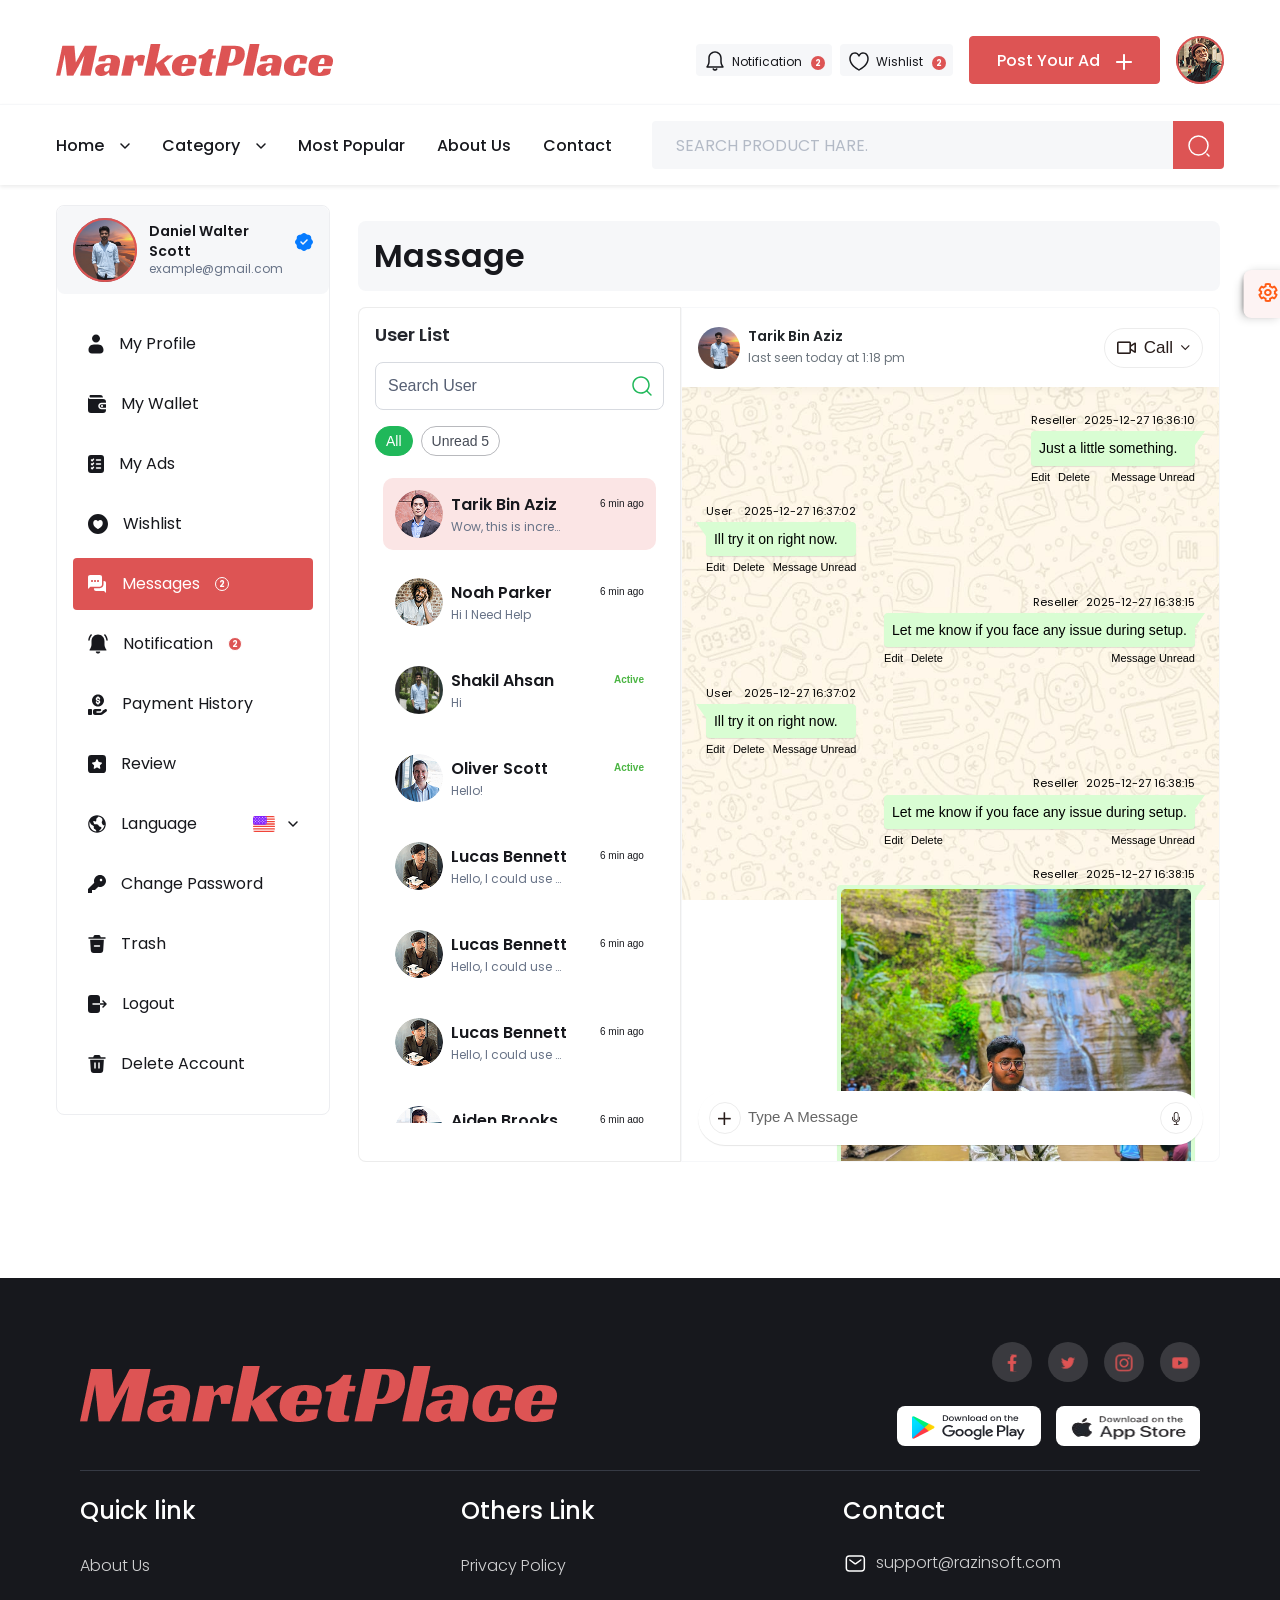
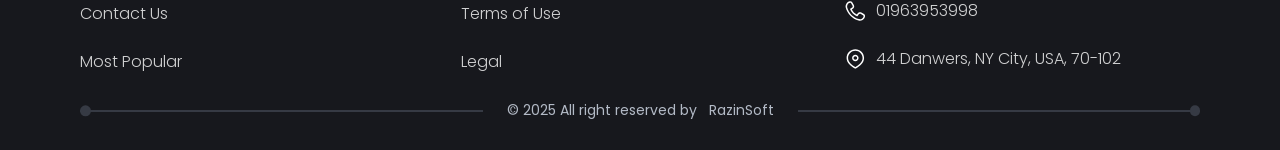
==== profile.html @ 4aa07f81 "first commit" ====
<!DOCTYPE html>
<html lang="en" style="scroll-behavior: smooth;overscroll-behavior: none;">

<head>
    <meta charset="UTF-8">
    <meta name="viewport" content="width=device-width, initial-scale=1.0">
    <title>My-Profile</title>
    <link rel="stylesheet" href="assets/css/bootstrap.min.css">
    <link rel="stylesheet" href="assets/css/magnific-popup.css">
    <link rel="stylesheet" href="assets/css/spacing.css">
    <link rel="stylesheet" href="assets/css/fontawesome-pro.css">
    <link rel="stylesheet" href="assets/css/swiper-bundle.min.css">
    <link rel="stylesheet" href="assets/css/flatpickr.min.css">
    <link rel="stylesheet" href="assets/css/message.css">
    <link rel="stylesheet" href="assets/css/animate.min.css">
    <link rel="stylesheet" href="assets/css/style.css">
    <!-- Place favicon.ico in the root directory -->
    <link rel="shortcut icon" type="image/x-icon" href="assets/img/logo/favicon.png">
</head>


<body class="rs-magic-cursor">

    <!-- Template rtl start -->
    <div class="rs-template-settings">
        <div class="rs-template-settings-top">
            <div class="rs-template-settings-icon">
                <i class="far fa-cog"></i>
            </div>
            <h3 class="rs-template-settings-title">
                Template Settings
            </h3>
            <div class="rs-template-settings-button mb-10 d-flex align-items-center justify-content-between">
                <button class="active"><i class="far fa-moon"></i>Dark</button>
                <button><i class="far fa-sun"></i>Light</button>
            </div>
            <div
                class="rs-template-settings-button rs-template-settings-button-rtl d-flex align-items-center justify-content-between">
                <button>Rtl</button>
                <button class="active">Ltr</button>
            </div>
        </div>
    </div>
    <!-- Template rtl end -->

    <div id="smooth">
        <div id="smooth">
            <header>
                <div class="rs-header-area">
                    <div class="container">
                        <div class="rs-header-top">
                            <div class="row align-items-center">
                                <div class="col-xl-4 col-lg-4 col-md-3 col-9">
                                    <div class="rs-header-logo">
                                        <a href="index.html">
                                            <img src="assets/img/logo/header-logo.png" alt="">
                                        </a>
                                    </div>
                                </div>
                                <div class="col-xl-8 col-lg-8 col-md-9 col-3">
                                    <div class="rs-header-top-right d-flex align-items-center justify-content-end">
                                        <a href="javascript:void(0)"
                                            class="rs-header-notification d-flex align-items-center d-none d-md-block">
                                            <i class="rs-header-notification-icon">
                                                <img src="assets/img/icon/bell.svg" alt="">
                                            </i>
                                            <span>Notification</span>
                                            <cite>
                                                2
                                            </cite>
                                        </a>
                                        <a href="javascript:void(0)"
                                            class="rs-header-heart d-flex align-items-center d-none d-md-block">
                                            <i class="rs-header-heart-icon">
                                                <img src="assets/img/icon/heart.svg" alt="">
                                            </i>
                                            <span>Wishlist</span>
                                            <cite>
                                                2
                                            </cite>
                                        </a>
                                        <a href="post-ad.html"
                                            class="rs-header-btn rs-btn d-flex align-items-center d-none d-md-block">
                                            Post Your Ad
                                            <svg xmlns="http://www.w3.org/2000/svg" width="16" height="16"
                                                viewBox="0 0 16 16" fill="none">
                                                <path
                                                    d="M15 7H9V1C9 0.448 8.552 0 8 0C7.448 0 7 0.448 7 1V7H1C0.448 7 0 7.448 0 8C0 8.552 0.448 9 1 9H7V15C7 15.552 7.448 16 8 16C8.552 16 9 15.552 9 15V9H15C15.552 9 16 8.552 16 8C16 7.448 15.552 7 15 7Z"
                                                    fill="currentColor" />
                                            </svg>
                                        </a>
                                        <div class="rs-header-abtar tp-header-author p-relative">
                                            <img src="assets/img/abter/header-abtar.png" alt="">
                                            <div class="tp-header-author-thumb-more p-absolute">
                                                <a href="sign-in.html">
                                                    <i class="fal fa-sign-in"></i>
                                                    Sign In
                                                </a>
                                                <a href="profile.html">
                                                    <i class="fal fa-user-alt"></i>
                                                    Profile
                                                </a>
                                                <a href="#">
                                                    <i class="fal fa-user-plus"></i>
                                                    Add acount
                                                </a>
                                                <a href="javascript:void(0)">
                                                    <i class="fal fa-sign-in"></i>
                                                    Login
                                                </a>
                                                <a href="javascript:void(0)">
                                                    <i class="fal fa-sign-in"></i>
                                                    User Login
                                                </a>
                                                <a href="javascript:void(0)">
                                                    <i class="fal fa-sign-out"></i>
                                                    Logout
                                                </a>
                                            </div>
                                        </div>
                                    </div>
                                </div>
                            </div>
                        </div>
                    </div>
                    <div class="rs-header-bottom">
                        <div class="container">
                            <div class="row align-items-center">
                                <div class="col-xl-6 col-lg-7 col-md-12">
                                    <div class="rs-header-main-menu d-none d-lg-block">
                                        <nav class="tp-mobile-menu-active">
                                            <ul>
                                                <li>
                                                    <a href="index.html">Home
                                                        <svg xmlns="http://www.w3.org/2000/svg" width="10" height="6"
                                                            viewBox="0 0 10 6" fill="currentColor">
                                                            <path
                                                                d="M5.00002 5.75076C4.80802 5.75076 4.61599 5.67778 4.46999 5.53079L0.469994 1.53079C0.176994 1.23779 0.176994 0.76275 0.469994 0.46975C0.762994 0.17675 1.23803 0.17675 1.53103 0.46975L5.001 3.93972L8.47097 0.46975C8.76397 0.17675 9.23901 0.17675 9.53201 0.46975C9.82501 0.76275 9.82501 1.23779 9.53201 1.53079L5.53201 5.53079C5.38401 5.67778 5.19202 5.75076 5.00002 5.75076Z"
                                                                fill="currentColor" />
                                                        </svg>
                                                    </a>
                                                    <div class="tp-megamenu-wrapper-2">
                                                        <div class="row gx-0">
                                                            <div class="tp-megamenu-list tp-megamenu-list-2">
                                                                <ul class="rs-home-menu">
                                                                    <li><a href="index.html">Home</a></li>
                                                                    <li><a href="profile.html">My Profile</a></li>
                                                                    <li><a href="seler-profile.html">Seler-Profile</a>
                                                                    </li>
                                                                    <li><a href="post-ad.html">Post-Ad</a></li>
                                                                    <li><a href="about.html">Our-About</a></li>
                                                                    <li><a
                                                                            href="product-details.html">Product-Details</a>
                                                                    </li>
                                                                    <li><a href="product-list.html">Product-List</a>
                                                                    </li>

                                                                    <li><a
                                                                            href="my-product-details.html">My-Product-Details</a>
                                                                    </li>
                                                                    <li><a href="about.html">Our-About</a></li>
                                                                    <li><a href="contact.html">Contact</a></li>
                                                                    <li><a href="log-in.html">Login</a></li>
                                                                    <li><a href="sign-up.html">Sign-Up</a></li>
                                                                </ul>
                                                            </div>
                                                        </div>
                                                    </div>
                                                </li>
                                                <li>
                                                    <a href="javascript:void(0)">Category
                                                        <svg xmlns="http://www.w3.org/2000/svg" width="10" height="6"
                                                            viewBox="0 0 10 6" fill="currentColor">
                                                            <path
                                                                d="M5.00002 5.75076C4.80802 5.75076 4.61599 5.67778 4.46999 5.53079L0.469994 1.53079C0.176994 1.23779 0.176994 0.76275 0.469994 0.46975C0.762994 0.17675 1.23803 0.17675 1.53103 0.46975L5.001 3.93972L8.47097 0.46975C8.76397 0.17675 9.23901 0.17675 9.53201 0.46975C9.82501 0.76275 9.82501 1.23779 9.53201 1.53079L5.53201 5.53079C5.38401 5.67778 5.19202 5.75076 5.00002 5.75076Z"
                                                                fill="currentColor" />
                                                        </svg>
                                                    </a>
                                                    <div class="tp-megamenu-wrapper ">
                                                        <div class="row gx-0">
                                                            <div class="tp-megamenu-list">
                                                                <ul>
                                                                    <li class="has-dropdown p-relative"><a
                                                                            href="javascript:void(0)"><img
                                                                                src="assets/img/cat/cat-04.png" alt="">
                                                                            Modern Agency</a>
                                                                        <ul class="sub-dropdown p-absolute">
                                                                            <li><a href="javascript:void(0)"><img
                                                                                        src="assets/img/cat/cat-04.png"
                                                                                        alt=""> Modern Agency</a></li>
                                                                            <li><a href="javascript:void(0)"><img
                                                                                        src="assets/img/cat/cat-04.png"
                                                                                        alt=""> Design Studio</a></li>
                                                                            <li><a href="javascript:void(0)"><img
                                                                                        src="assets/img/cat/cat-04.png"
                                                                                        alt=""> Digital Marketing</a>
                                                                            </li>
                                                                            <li><a href="javascript:void(0)"><img
                                                                                        src="assets/img/cat/cat-04.png"
                                                                                        alt=""> Creative Studio</a></li>
                                                                        </ul>
                                                                    </li>
                                                                    <li><a href="javascript:void(0)"><img
                                                                                src="assets/img/cat/cat-04.png" alt="">
                                                                            Design Studio</a></li>
                                                                    <li><a href="javascript:void(0)"><img
                                                                                src="assets/img/cat/cat-04.png" alt="">
                                                                            Digital Marketing</a></li>
                                                                    <li><a href="javascript:void(0)"><img
                                                                                src="assets/img/cat/cat-04.png" alt="">
                                                                            Creative Studio</a></li>
                                                                    <li><a href="javascript:void(0)"><img
                                                                                src="assets/img/cat/cat-04.png" alt="">
                                                                            Design Agency</a></li>
                                                                    <li><a href="javascript:void(0)"><img
                                                                                src="assets/img/cat/cat-04.png" alt="">
                                                                            Creative Agency</a></li>
                                                                    <li><a href="javascript:void(0)"><img
                                                                                src="assets/img/cat/cat-04.png" alt="">
                                                                            Architecture Hub</a></li>
                                                                    <li><a href="javascript:void(0)"><img
                                                                                src="assets/img/cat/cat-04.png" alt="">
                                                                            AI Image Generator</a></li>
                                                                    <li><a href="javascript:void(0)"><img
                                                                                src="assets/img/cat/cat-04.png" alt="">
                                                                            Modern Agency</a></li>
                                                                    <li><a href="javascript:void(0)"><img
                                                                                src="assets/img/cat/cat-04.png" alt="">
                                                                            Design Studio</a></li>
                                                                    <li><a href="javascript:void(0)"><img
                                                                                src="assets/img/cat/cat-04.png" alt="">
                                                                            Digital Marketing</a></li>
                                                                    <li><a href="javascript:void(0)"><img
                                                                                src="assets/img/cat/cat-04.png" alt="">
                                                                            Creative Studio</a></li>
                                                                    <li><a href="javascript:void(0)"><img
                                                                                src="assets/img/cat/cat-04.png" alt="">
                                                                            Design Agency</a></li>
                                                                    <li><a href="javascript:void(0)"><img
                                                                                src="assets/img/cat/cat-04.png" alt="">
                                                                            Creative Agency</a></li>
                                                                    <li><a href="javascript:void(0)"><img
                                                                                src="assets/img/cat/cat-04.png" alt="">
                                                                            Architecture Hub</a></li>
                                                                    <li><a href="javascript:void(0)"><img
                                                                                src="assets/img/cat/cat-04.png" alt="">
                                                                            AI Image Generator</a></li>
                                                                    <li><a href="javascript:void(0)"><img
                                                                                src="assets/img/cat/cat-04.png" alt="">
                                                                            Modern Agency</a></li>
                                                                    <li><a href="javascript:void(0)"><img
                                                                                src="assets/img/cat/cat-04.png" alt="">
                                                                            Design Studio</a></li>
                                                                    <li><a href="javascript:void(0)"><img
                                                                                src="assets/img/cat/cat-04.png" alt="">
                                                                            Digital Marketing</a></li>
                                                                    <li><a href="javascript:void(0)"><img
                                                                                src="assets/img/cat/cat-04.png" alt="">
                                                                            Creative Studio</a></li>
                                                                    <li><a href="javascript:void(0)"><img
                                                                                src="assets/img/cat/cat-04.png" alt="">
                                                                            Design Agency</a></li>
                                                                    <li><a href="javascript:void(0)"><img
                                                                                src="assets/img/cat/cat-04.png" alt="">
                                                                            Creative Agency</a></li>
                                                                    <li><a href="javascript:void(0)"><img
                                                                                src="assets/img/cat/cat-04.png" alt="">
                                                                            Architecture Hub</a></li>
                                                                    <li><a href="javascript:void(0)"><img
                                                                                src="assets/img/cat/cat-04.png" alt="">
                                                                            AI Image Generator</a></li>
                                                                    <li><a href="javascript:void(0)"><img
                                                                                src="assets/img/cat/cat-04.png" alt="">
                                                                            Modern Agency</a></li>
                                                                    <li><a href="javascript:void(0)"><img
                                                                                src="assets/img/cat/cat-04.png" alt="">
                                                                            Design Studio</a></li>
                                                                    <li><a href="javascript:void(0)"><img
                                                                                src="assets/img/cat/cat-04.png" alt="">
                                                                            Digital Marketing</a></li>
                                                                    <li><a href="javascript:void(0)"><img
                                                                                src="assets/img/cat/cat-04.png" alt="">
                                                                            Creative Studio</a></li>
                                                                    <li><a href="javascript:void(0)"><img
                                                                                src="assets/img/cat/cat-04.png" alt="">
                                                                            Design Agency</a></li>
                                                                    <li><a href="javascript:void(0)"><img
                                                                                src="assets/img/cat/cat-04.png" alt="">
                                                                            Creative Agency</a></li>
                                                                    <li><a href="javascript:void(0)"><img
                                                                                src="assets/img/cat/cat-04.png" alt="">
                                                                            Architecture Hub</a></li>
                                                                    <li><a href="javascript:void(0)"><img
                                                                                src="assets/img/cat/cat-04.png" alt="">
                                                                            AI Image Generator</a></li>
                                                                </ul>
                                                            </div>

                                                        </div>
                                                    </div>
                                                </li>
                                                <li><a href="javascript:void(0)">Most Popular</a></li>
                                                <li><a href="about.html">About Us</a></li>
                                                <li><a href="contact.html">Contact</a></li>
                                            </ul>
                                        </nav>
                                    </div>
                                </div>
                                <div class="col-xl-6 col-lg-5 col-md-12">
                                    <div class="rs-header-form">
                                        <form action="#">
                                            <input type="text" placeholder="Search Product Hare.">
                                            <a href="javascript:void(0)">
                                                <svg xmlns="http://www.w3.org/2000/svg" width="24" height="24"
                                                    viewBox="0 0 24 24" fill="none">
                                                    <path
                                                        d="M11.5 21C16.7467 21 21 16.7467 21 11.5C21 6.25329 16.7467 2 11.5 2C6.25329 2 2 6.25329 2 11.5C2 16.7467 6.25329 21 11.5 21Z"
                                                        stroke="white" stroke-width="1.5" stroke-linecap="round"
                                                        stroke-linejoin="round" />
                                                    <path d="M22 22L20 20" stroke="white" stroke-width="1.5"
                                                        stroke-linecap="round" stroke-linejoin="round" />
                                                </svg>
                                            </a>
                                        </form>
                                        <div class="rs-offcanvas-btn">
                                            <button class="d-lg-none d-md-block">
                                                <svg xmlns="http://www.w3.org/2000/svg" width="20" height="20"
                                                    viewBox="0 0 20 20" fill="none">
                                                    <path
                                                        d="M2.94801 5.07455C1.84307 5.08612 0.938738 4.19953 0.927183 3.09559C0.915628 1.99165 1.8012 1.08634 2.90614 1.07477C4.01108 1.0632 4.91541 1.94979 4.92696 3.05373C4.93852 4.15767 4.05295 5.06299 2.94801 5.07455ZM11.9266 2.98046C11.915 1.87652 11.0107 0.989939 9.90576 1.0015C8.80082 1.01307 7.91524 1.91839 7.9268 3.02233C7.93835 4.12627 8.84268 5.01285 9.94762 5.00129C11.0526 4.98972 11.9381 4.0844 11.9266 2.98046ZM18.9262 2.9072C18.9146 1.80326 18.0103 0.916674 16.9054 0.928239C15.8004 0.939805 14.9149 1.84512 14.9264 2.94906C14.938 4.053 15.8423 4.93959 16.9472 4.92802C18.0522 4.91645 18.9378 4.01114 18.9262 2.9072ZM5.00023 10.0533C4.98867 8.9494 4.08435 8.06282 2.97941 8.07439C1.87447 8.08595 0.988893 8.99127 1.00045 10.0952C1.012 11.1991 1.91633 12.0857 3.02127 12.0742C4.12621 12.0626 5.01178 11.1573 5.00023 10.0533ZM11.9998 9.98008C11.9883 8.87614 11.084 7.98956 9.97902 8.00112C8.87408 8.01269 7.98851 8.91801 8.00006 10.0219C8.01162 11.1259 8.91595 12.0125 10.0209 12.0009C11.1258 11.9893 12.0114 11.084 11.9998 9.98008ZM18.9995 9.90681C18.9879 8.80287 18.0836 7.91629 16.9786 7.92786C15.8737 7.93942 14.9881 8.84474 14.9997 9.94868C15.0112 11.0526 15.9156 11.9392 17.0205 11.9276C18.1254 11.9161 19.011 11.0108 18.9995 9.90681ZM5.07349 17.053C5.06194 15.949 4.15761 15.0624 3.05267 15.074C1.94773 15.0856 1.06216 15.9909 1.07371 17.0948C1.08527 18.1988 1.9896 19.0853 3.09454 19.0738C4.19948 19.0622 5.08505 18.1569 5.07349 17.053ZM12.0731 16.9797C12.0616 15.8758 11.1572 14.9892 10.0523 15.0007C8.94735 15.0123 8.06178 15.9176 8.07333 17.0216C8.08489 18.1255 8.98921 19.0121 10.0942 19.0005C11.1991 18.989 12.0847 18.0836 12.0731 16.9797ZM19.0727 16.9064C19.0612 15.8025 18.1568 14.9159 17.0519 14.9275C15.947 14.939 15.0614 15.8444 15.0729 16.9483C15.0845 18.0522 15.9888 18.9388 17.0938 18.9273C18.1987 18.9157 19.0843 18.0104 19.0727 16.9064Z"
                                                        fill="#DD5454" />
                                                </svg>
                                            </button>
                                        </div>
                                    </div>
                                </div>
                            </div>
                        </div>
                    </div>
                </div>
            </header>
            <!-- header end -->
            <main>
                <!-- profile area start -->
                <section class="rs-profile-area mt-20">
                    <div class="container">
                        <div class="row">
                            <!-- profile side-bar start -->
                            <div class="col-xl-3 d-none d-xl-block">
                                <div class="rs-profile-side-bar">
                                    <div class="rs-profile-side-bar-head d-flex align-items-center br-8"
                                        data-bg-color="#F6F7F9">
                                        <div class="rs-profile-side-bar-profile-img mr-12">
                                            <a href="javascript:void(0)"
                                                class="rs-profile-img-add rs-profile-img-add-2">
                                                <img class="br-100" src="assets/img/abter/profile-img.png" alt="">
                                            </a>
                                        </div>
                                        <div class="rs-profile-user-info mr-6 d-flex flex-column">
                                            <a href="javascript:void(0)" class="rs-profile-user-name">
                                                Daniel Walter Scott
                                            </a>
                                            <a href="mailto:example@gmail.com" class="rs-profile-user-email">
                                                example@gmail.com
                                            </a>
                                        </div>
                                        <div class="rs-profile-user-icon">
                                            <svg xmlns="http://www.w3.org/2000/svg" width="18" height="18"
                                                viewBox="0 0 18 18" fill="none">
                                                <path fill-rule="evenodd" clip-rule="evenodd"
                                                    d="M17.1221 6.87926L16.6812 6.43825C16.4002 6.15725 16.2421 5.77524 16.2421 5.37724V4.75624C16.2421 3.10024 14.9002 1.75825 13.2442 1.75825H12.6232C12.2252 1.75825 11.8442 1.60026 11.5622 1.31926L11.1212 0.87825C9.95017 -0.29275 8.05218 -0.29275 6.88118 0.87825L6.44014 1.31926C6.15914 1.60026 5.77723 1.75825 5.37923 1.75825H4.75826C3.10225 1.75825 1.76021 3.10024 1.76021 4.75624V5.37724C1.76021 5.77524 1.60224 6.15625 1.32124 6.43825L0.880203 6.87926C-0.290797 8.05026 -0.290797 9.94825 0.880203 11.1192L1.32124 11.5603C1.60224 11.8413 1.76021 12.2233 1.76021 12.6213V13.2423C1.76021 14.8983 3.10225 16.2402 4.75826 16.2402H5.37923C5.77723 16.2402 6.15814 16.3982 6.44014 16.6792L6.88118 17.1203C8.05218 18.2913 9.95017 18.2913 11.1212 17.1203L11.5622 16.6792C11.8432 16.3982 12.2252 16.2402 12.6232 16.2402H13.2442C14.9002 16.2402 16.2421 14.8983 16.2421 13.2423V12.6213C16.2421 12.2233 16.4002 11.8423 16.6812 11.5603L17.1221 11.1192C18.2931 9.94825 18.2931 8.05026 17.1221 6.87926ZM12.5302 7.52925L8.53023 11.5293C8.38423 11.6753 8.1922 11.7493 8.0002 11.7493C7.8082 11.7493 7.61617 11.6763 7.47017 11.5293L5.47017 9.52925C5.17717 9.23625 5.17717 8.76125 5.47017 8.46825C5.76317 8.17525 6.2382 8.17525 6.5312 8.46825L8.00117 9.93825L11.4711 6.46825C11.7641 6.17525 12.2392 6.17525 12.5322 6.46825C12.8232 6.76125 12.8232 7.23725 12.5302 7.52925Z"
                                                    fill="#067BFF" />
                                            </svg>
                                        </div>

                                    </div>
                                    <div class="rs-profile-side-bar-body p-16 pt-8">
                                        <div class="rs-profile-side-bar-list">
                                            <ul>
                                                <li class="rs-profile-side-bar-list-items" data-target="my-Profile">
                                                    <a href="javascript:void(0)"
                                                        class="d-flex align-items-center gap-15">
                                                        <svg xmlns="http://www.w3.org/2000/svg" width="16" height="20"
                                                            viewBox="0 0 16 20" fill="none">
                                                            <path
                                                                d="M4.00903 4.5C4.00903 2.294 5.80303 0.5 8.00903 0.5C10.215 0.5 12.009 2.294 12.009 4.5C12.009 6.706 10.215 8.5 8.00903 8.5C5.80303 8.5 4.00903 6.706 4.00903 4.5ZM10 10.5H6C1.94 10.5 0.5 13.473 0.5 16.019C0.5 18.296 1.71105 19.5 4.00305 19.5H11.9969C14.2889 19.5 15.5 18.296 15.5 16.019C15.5 13.473 14.06 10.5 10 10.5Z"
                                                                fill="currentColor" />
                                                        </svg>
                                                        My Profile
                                                    </a>
                                                </li>
                                                <li class="rs-profile-side-bar-list-items" data-target="my-wallet">
                                                    <a href="javascript:void(0)"
                                                        class="d-flex align-items-center gap-15">
                                                        <svg xmlns="http://www.w3.org/2000/svg" width="18" height="18"
                                                            viewBox="0 0 18 18" fill="none">
                                                            <path
                                                                d="M10.25 11C10.25 12.79 11.71 14.25 13.5 14.25H18V15C18 17 17 18 15 18H3C1 18 0 17 0 15V2C0 3.1 0.9 4 2 4H15C17 4 18 5 18 7V7.75H13.5C11.71 7.75 10.25 9.21 10.25 11ZM13.5 9.25C12.54 9.25 11.75 10.04 11.75 11C11.75 11.96 12.54 12.75 13.5 12.75H18V9.25H13.5ZM14.02 12C13.47 12 13.01 11.55 13.01 11C13.01 10.45 13.46 10 14.01 10H14.02C14.57 10 15.02 10.45 15.02 11C15.02 11.55 14.57 12 14.02 12ZM12 0H2.75C2.06 0 1.5 0.56 1.5 1.25C1.5 1.94 2.06 2.5 2.75 2.5H14.97C14.82 0.83 13.83 0 12 0Z"
                                                                fill="currentColor" />
                                                        </svg>
                                                        My Wallet
                                                    </a>
                                                </li>
                                                <li class="rs-profile-side-bar-list-items" data-target="my-ads">
                                                    <a href="javascript:void(0)"
                                                        class="d-flex align-items-center gap-15">
                                                        <svg xmlns="http://www.w3.org/2000/svg" width="16" height="18"
                                                            viewBox="0 0 16 18" fill="none">
                                                            <path
                                                                d="M13 0H3C1 0 0 1 0 3V15C0 17 1 18 3 18H13C15 18 16 17 16 15V3C16 1 15 0 13 0ZM6.03003 12.864L4.69702 14.197C4.55102 14.343 4.35899 14.417 4.16699 14.417C3.97599 14.417 3.78296 14.344 3.63696 14.198L2.96997 13.531C2.67697 13.238 2.67697 12.763 2.96997 12.47C3.26197 12.178 3.73701 12.177 4.03101 12.47L4.16797 12.607L4.97095 11.804C5.26395 11.511 5.73898 11.511 6.03198 11.804C6.32498 12.097 6.32303 12.571 6.03003 12.864ZM6.03003 8.86401L4.69702 10.197C4.55102 10.343 4.35899 10.417 4.16699 10.417C3.97599 10.417 3.78296 10.344 3.63696 10.198L2.96997 9.53101C2.67697 9.23801 2.67697 8.76297 2.96997 8.46997C3.26197 8.17797 3.73701 8.17697 4.03101 8.46997L4.16797 8.60699L4.97095 7.80402C5.26395 7.51102 5.73898 7.51102 6.03198 7.80402C6.32498 8.09702 6.32303 8.57101 6.03003 8.86401ZM6.03003 4.86401L4.69702 6.19702C4.55102 6.34302 4.35899 6.41699 4.16699 6.41699C3.97599 6.41699 3.78296 6.344 3.63696 6.198L2.96997 5.53101C2.67697 5.23801 2.67697 4.76297 2.96997 4.46997C3.26197 4.17797 3.73701 4.17697 4.03101 4.46997L4.16797 4.60699L4.97095 3.80402C5.26395 3.51102 5.73898 3.51102 6.03198 3.80402C6.32498 4.09702 6.32303 4.57101 6.03003 4.86401ZM12.5 13.75H8.5C8.086 13.75 7.75 13.414 7.75 13C7.75 12.586 8.086 12.25 8.5 12.25H12.5C12.914 12.25 13.25 12.586 13.25 13C13.25 13.414 12.914 13.75 12.5 13.75ZM12.5 9.75H8.5C8.086 9.75 7.75 9.414 7.75 9C7.75 8.586 8.086 8.25 8.5 8.25H12.5C12.914 8.25 13.25 8.586 13.25 9C13.25 9.414 12.914 9.75 12.5 9.75ZM12.5 5.75H8.5C8.086 5.75 7.75 5.414 7.75 5C7.75 4.586 8.086 4.25 8.5 4.25H12.5C12.914 4.25 13.25 4.586 13.25 5C13.25 5.414 12.914 5.75 12.5 5.75Z"
                                                                fill="currentColor" />
                                                        </svg>
                                                        My Ads
                                                    </a>
                                                </li>
                                                <li class="rs-profile-side-bar-list-items" data-target="wishlist">
                                                    <a href="javascript:void(0)"
                                                        class="d-flex align-items-center gap-15">
                                                        <svg xmlns="http://www.w3.org/2000/svg" width="20" height="20"
                                                            viewBox="0 0 20 20" fill="none">
                                                            <path
                                                                d="M10 0C4.477 0 0 4.477 0 10C0 15.523 4.477 20 10 20C15.523 20 20 15.523 20 10C20 4.477 15.523 0 10 0ZM14.675 9.95203C14.054 13.155 10 15 10 15C10 15 5.94595 13.155 5.32495 9.95203C4.94395 7.98703 5.77604 6.01 7.89404 6C9.47104 5.992 10 7.58197 10 7.58197C10 7.58197 10.529 5.992 12.106 6C14.228 6.01 15.056 7.98703 14.675 9.95203Z"
                                                                fill="currentColor" />
                                                        </svg>
                                                        Wishlist
                                                    </a>
                                                </li>
                                                <li class="rs-profile-side-bar-list-items active"
                                                    data-target="messages">
                                                    <a href="javascript:void(0)"
                                                        class="d-flex align-items-center gap-15">
                                                        <svg xmlns="http://www.w3.org/2000/svg" width="19" height="18"
                                                            viewBox="0 0 19 18" fill="none">
                                                            <path
                                                                d="M14.0205 9.33301V2.33301C14.0205 0.778008 13.2425 0 11.6875 0H2.35449C0.798492 0 0.0214844 0.778008 0.0214844 2.33301V14L2.35449 11.667H11.6875C13.2425 11.667 14.0205 10.889 14.0205 9.33301ZM4.02051 7C3.46851 7 3.01538 6.552 3.01538 6C3.01538 5.448 3.4585 5 4.0105 5H4.02051C4.57351 5 5.02051 5.448 5.02051 6C5.02051 6.552 4.57251 7 4.02051 7ZM7.02051 7C6.46851 7 6.01538 6.552 6.01538 6C6.01538 5.448 6.4585 5 7.0105 5H7.02051C7.57351 5 8.02051 5.448 8.02051 6C8.02051 6.552 7.57251 7 7.02051 7ZM10.0205 7C9.46851 7 9.01538 6.552 9.01538 6C9.01538 5.448 9.4585 5 10.0105 5H10.0205C10.5735 5 11.0205 5.448 11.0205 6C11.0205 6.552 10.5725 7 10.0205 7ZM18.0205 8V18L16.0205 16H8.02051C6.69051 16 6.02051 15.33 6.02051 14C6.02051 14 6.02051 13.72 6.02051 13.479C6.02051 13.266 6.18144 13.17 6.32544 13.17C6.42544 13.17 11.6904 13.17 11.6904 13.17C14.0904 13.17 15.5205 11.73 15.5205 9.32996C15.5205 9.32996 15.5205 6.53305 15.5205 6.30005C15.5205 6.06705 15.7236 6 15.8186 6C15.9126 6 16.0205 6 16.0205 6C17.3505 6 18.0205 6.67 18.0205 8Z"
                                                                fill="currentColor" />
                                                        </svg>
                                                        Messages
                                                        <cite>2</cite>
                                                    </a>
                                                </li>
                                                <li class="rs-profile-side-bar-list-items" data-target="notification">
                                                    <a href="javascript:void(0)"
                                                        class="d-flex align-items-center gap-15">
                                                        <svg xmlns="http://www.w3.org/2000/svg" width="20" height="20"
                                                            viewBox="0 0 20 20" fill="none">
                                                            <path
                                                                d="M18.4499 16.2179C18.3669 16.3909 18.1919 16.5009 17.9999 16.5009H1.99991C1.80791 16.5009 1.6329 16.3909 1.5499 16.2179C1.4669 16.0449 1.4899 15.8389 1.6099 15.6889C1.6289 15.6659 3.50593 13.2829 3.50593 10.5009V6.99588C3.50593 3.41488 6.41992 0.50088 10.0009 0.50088C13.5819 0.50088 16.4959 3.41488 16.4959 6.99588V10.5009C16.4959 13.2819 18.3719 15.6649 18.3919 15.6889C18.5099 15.8389 18.5339 16.0439 18.4499 16.2179ZM1.74592 6.07588C1.91692 4.36688 2.60693 2.78387 3.74293 1.49787C4.01693 1.18687 3.98692 0.712884 3.67692 0.438884C3.36592 0.163884 2.89193 0.193878 2.61793 0.504878C1.27393 2.02788 0.455912 3.90288 0.253912 5.92688C0.211912 6.33888 0.512902 6.70687 0.924902 6.74787C0.949902 6.74987 0.975922 6.75189 1.00092 6.75189C1.38092 6.75089 1.70792 6.46188 1.74592 6.07588ZM19.0749 6.74688C19.4869 6.70588 19.7879 6.33788 19.7459 5.92588C19.5439 3.90288 18.7259 2.02789 17.3819 0.503886C17.1089 0.193886 16.6339 0.162877 16.3229 0.437877C16.0119 0.711877 15.9829 1.18588 16.2569 1.49688C17.3919 2.78288 18.0829 4.36589 18.2539 6.07489C18.2929 6.46189 18.6189 6.74987 18.9989 6.74987C19.0239 6.75087 19.0489 6.74988 19.0749 6.74688ZM12.1639 17.7519C12.0749 17.5969 11.9099 17.5009 11.7299 17.5009H8.2699C8.0909 17.5009 7.92591 17.5969 7.83591 17.7519C7.74591 17.9069 7.74793 18.0989 7.83793 18.2529C8.29393 19.0339 9.10191 19.5009 9.99991 19.5009C10.8979 19.5009 11.7059 19.0339 12.1619 18.2529C12.2519 18.0989 12.2529 17.9069 12.1639 17.7519Z"
                                                                fill="currentColor" />
                                                        </svg>
                                                        Notification
                                                        <cite>2</cite>
                                                    </a>
                                                </li>
                                                <li class="rs-profile-side-bar-list-items"
                                                    data-target="payment-history">
                                                    <a href="javascript:void(0)"
                                                        class="d-flex align-items-center gap-15">
                                                        <svg xmlns="http://www.w3.org/2000/svg" width="19" height="21"
                                                            viewBox="0 0 19 21" fill="none">
                                                            <path
                                                                d="M3 21H1C0.448 21 0 20.552 0 20V16C0 15.448 0.448 15 1 15H3C3.552 15 4 15.448 4 16V20C4 20.552 3.552 21 3 21ZM17.66 15.02C17.43 15.02 17.2 15.08 16.98 15.21L14.71 16.5699C14.5 17.7999 13.42 18.75 12.12 18.75H9C8.59 18.75 8.25 18.41 8.25 18C8.25 17.59 8.59 17.25 9 17.25H12.12C12.74 17.25 13.25 16.75 13.25 16.12C13.25 15.5 12.74 15 12.12 15H7C5.9 15 5 15.9 5 17V19C5 20.1 5.9 21 7 21H12.6C13.51 21 14.39 20.69 15.1 20.12L18.5 17.4C18.82 17.15 19 16.76 19 16.36C19 15.58 18.36 15.02 17.66 15.02ZM16 6.5C16 9.809 13.309 12.5 10 12.5C6.691 12.5 4 9.809 4 6.5C4 3.191 6.691 0.5 10 0.5C13.309 0.5 16 3.191 16 6.5ZM12.25 7.91199C12.25 6.96999 11.626 6.14894 10.731 5.91394L9.646 5.63403C9.535 5.60503 9.43801 5.53894 9.36301 5.43994C9.29001 5.34394 9.25 5.21901 9.25 5.08801C9.25 4.77901 9.48001 4.52698 9.76401 4.52698H10.237C10.497 4.52698 10.717 4.74102 10.748 5.02502C10.792 5.43702 11.157 5.73194 11.575 5.68994C11.987 5.64594 12.284 5.27504 12.24 4.86304C12.146 3.99204 11.531 3.307 10.737 3.099V2.99902C10.737 2.58502 10.401 2.24902 9.987 2.24902C9.573 2.24902 9.237 2.58502 9.237 2.99902V3.10803C8.384 3.34703 7.75201 4.13904 7.75201 5.08704C7.75201 5.54404 7.90101 5.99004 8.16901 6.34204C8.44201 6.70604 8.833 6.96898 9.272 7.08398L10.357 7.36401C10.59 7.42501 10.753 7.65003 10.753 7.91003C10.753 8.06303 10.696 8.20696 10.593 8.31396C10.536 8.37296 10.416 8.46997 10.239 8.46997H9.76599C9.50599 8.46997 9.28601 8.25605 9.255 7.97205C9.21101 7.56005 8.84701 7.26401 8.42801 7.30701C8.01601 7.35101 7.719 7.72203 7.763 8.13403C7.856 8.99303 8.45599 9.67104 9.23599 9.88904V10C9.23599 10.414 9.57199 10.75 9.98599 10.75C10.4 10.75 10.736 10.414 10.736 10V9.90002C11.085 9.80802 11.408 9.62806 11.67 9.35706C12.044 8.96906 12.25 8.45499 12.25 7.91199Z"
                                                                fill="currentColor" />
                                                        </svg>
                                                        Payment History
                                                    </a>
                                                </li>
                                                <li class="rs-profile-side-bar-list-items" data-target="review">
                                                    <a href="javascript:void(0)"
                                                        class="d-flex align-items-center gap-15">
                                                        <svg xmlns="http://www.w3.org/2000/svg" width="18" height="18"
                                                            viewBox="0 0 18 18" fill="none">
                                                            <path
                                                                d="M14.625 0H3.375C1.125 0 0 1.125 0 3.375V14.625C0 16.875 1.125 18 3.375 18H14.625C16.875 18 18 16.875 18 14.625V3.375C18 1.125 16.875 0 14.625 0ZM13.8311 8.39301L12.031 10.15C11.899 10.278 11.839 10.464 11.87 10.645L12.282 13.05C12.365 13.538 11.8549 13.91 11.4189 13.68L9.25903 12.543C9.09703 12.458 8.90394 12.458 8.74194 12.543L6.58398 13.679C6.14598 13.909 5.63599 13.536 5.71899 13.048L6.13098 10.645C6.16198 10.463 6.10197 10.278 5.96997 10.15L4.17004 8.39301C3.83904 8.07001 4.02103 7.507 4.47803 7.44L6.96802 7.078C7.14902 7.052 7.30596 6.93701 7.38696 6.77301L8.46594 4.58398C8.68494 4.13998 9.31603 4.13998 9.53503 4.58398L10.614 6.77301C10.695 6.93801 10.852 7.052 11.033 7.078L13.5229 7.44C13.9799 7.506 14.1621 8.07001 13.8311 8.39301Z"
                                                                fill="currentColor" />
                                                        </svg>
                                                        Review
                                                    </a>
                                                </li>
                                                <li class="rs-profile-side-bar-list-items rs-profile-language">
                                                    <a href="javascript:void(0)"
                                                        class="d-flex align-items-center gap-15">
                                                        <svg xmlns="http://www.w3.org/2000/svg" width="22" height="22"
                                                            viewBox="0 0 22 22" fill="none">
                                                            <path
                                                                d="M11 0.25C5.072 0.25 0.25 5.073 0.25 11C0.25 16.927 5.072 21.75 11 21.75C16.928 21.75 21.75 16.927 21.75 11C21.75 5.073 16.928 0.25 11 0.25ZM1.75 11C1.75 9.934 1.93999 8.91399 2.27399 7.95999C2.89399 12.47 6.85 12.851 7.021 13.57C7.211 14.38 7.021 14.62 7.091 16.01C7.161 17.4 9.08098 17.42 9.82098 18.52C10.039 18.84 10.165 19.525 10.111 20.205C5.42602 19.756 1.75 15.8 1.75 11ZM13.51 19.895C14.191 17.762 16.236 17.039 16.444 15.806C16.611 14.817 15.311 14.311 14.144 14.167C12.988 14.034 13.155 12.823 12.333 11.967C11.511 11.111 10.973 11.16 9.81799 11.304C8.65099 11.437 7.67298 11.354 7.34998 10.643C7.03898 9.932 7.43899 9.592 6.58899 8.711C5.88099 7.977 6.64098 7.31901 7.01898 7.23001C7.61898 7.08601 8.68597 8.13499 9.31097 8.00699C11.194 7.61899 8.93799 3.93399 11.766 3.00699C12.261 2.84499 12.724 2.45101 12.957 1.96301C14.573 2.31301 16.027 3.08899 17.209 4.16299C17.534 5.08799 17.76 6.15001 17.571 6.71301C17.193 7.88001 16.244 8.719 17.28 10.629C18.361 12.623 19.028 12.894 19.514 12.346C19.707 12.128 19.958 11.974 20.208 11.881C19.841 15.718 17.121 18.874 13.51 19.895Z"
                                                                fill="currentColor" />
                                                        </svg>
                                                        Language
                                                        <div
                                                            class="rs-profile-lang d-flex align-items-center gap-13 w-50 justify-content-end">
                                                            <svg xmlns="http://www.w3.org/2000/svg" width="22"
                                                                height="16" viewBox="0 0 22 16" fill="none">
                                                                <mask id="mask0_3430_10637" style="mask-type:luminance"
                                                                    maskUnits="userSpaceOnUse" x="0" y="0" width="22"
                                                                    height="16">
                                                                    <rect width="22" height="16" rx="1.77778"
                                                                        fill="white" />
                                                                </mask>
                                                                <g mask="url(#mask0_3430_10637)">
                                                                    <path fill-rule="evenodd" clip-rule="evenodd"
                                                                        d="M0 1.77778C0 0.795938 0.795938 0 1.77778 0H20.2222C21.2041 0 22 0.795938 22 1.77778V14.2222C22 15.2041 21.2041 16 20.2222 16H1.77778C0.795939 16 0 15.2041 0 14.2222V1.77778Z"
                                                                        fill="white" />
                                                                    <path fill-rule="evenodd" clip-rule="evenodd"
                                                                        d="M0.666666 9.77734C0.298476 9.77734 0 10.0758 0 10.444C0 10.8122 0.298477 11.1107 0.666667 11.1107H21.3333C21.7015 11.1107 22 10.8122 22 10.444C22 10.0758 21.7015 9.77734 21.3333 9.77734H0.666666Z"
                                                                        fill="#F04438" />
                                                                    <path fill-rule="evenodd" clip-rule="evenodd"
                                                                        d="M0.666666 12.2227C0.298476 12.2227 0 12.5211 0 12.8893C0 13.2575 0.298477 13.556 0.666667 13.556H21.3333C21.7015 13.556 22 13.2575 22 12.8893C22 12.5211 21.7015 12.2227 21.3333 12.2227H0.666666Z"
                                                                        fill="#F04438" />
                                                                    <path fill-rule="evenodd" clip-rule="evenodd"
                                                                        d="M0.666666 4.88867C0.298476 4.88867 0 5.18715 0 5.55534C0 5.92353 0.298477 6.22201 0.666667 6.22201H21.3333C21.7015 6.22201 22 5.92353 22 5.55534C22 5.18715 21.7015 4.88867 21.3333 4.88867H0.666666Z"
                                                                        fill="#F04438" />
                                                                    <path fill-rule="evenodd" clip-rule="evenodd"
                                                                        d="M0.666666 14.666C0.298476 14.666 0 14.9645 0 15.3327C0 15.7009 0.298477 15.9993 0.666667 15.9993H21.3333C21.7015 15.9993 22 15.7009 22 15.3327C22 14.9645 21.7015 14.666 21.3333 14.666H0.666666Z"
                                                                        fill="#F04438" />
                                                                    <path fill-rule="evenodd" clip-rule="evenodd"
                                                                        d="M0.666666 7.33398C0.298476 7.33398 0 7.63246 0 8.00065C0 8.36884 0.298477 8.66732 0.666667 8.66732H21.3333C21.7015 8.66732 22 8.36884 22 8.00065C22 7.63246 21.7015 7.33398 21.3333 7.33398H0.666666Z"
                                                                        fill="#F04438" />
                                                                    <path fill-rule="evenodd" clip-rule="evenodd"
                                                                        d="M0.666666 0C0.298476 0 0 0.298477 0 0.666667C0 1.03486 0.298477 1.33333 0.666667 1.33333H21.3333C21.7015 1.33333 22 1.03486 22 0.666667C22 0.298477 21.7015 0 21.3333 0H0.666666Z"
                                                                        fill="#F04438" />
                                                                    <path fill-rule="evenodd" clip-rule="evenodd"
                                                                        d="M0.666666 2.44336C0.298476 2.44336 0 2.74184 0 3.11003C0 3.47822 0.298477 3.77669 0.666667 3.77669H21.3333C21.7015 3.77669 22 3.47822 22 3.11003C22 2.74184 21.7015 2.44336 21.3333 2.44336H0.666666Z"
                                                                        fill="#F04438" />
                                                                    <rect width="13.75" height="8.66667" rx="1.77778"
                                                                        fill="#8322FF" />
                                                                    <path
                                                                        d="M1.36719 6.5513C1.39347 6.60815 1.4504 6.64455 1.51303 6.64455C1.65667 6.64455 1.72813 6.81864 1.62593 6.91956L1.59014 6.95489C1.54463 6.99982 1.52616 7.06541 1.54153 7.12749L1.55356 7.17608C1.59251 7.33339 1.41538 7.45472 1.28277 7.36157C1.22316 7.31971 1.14373 7.31918 1.08348 7.36009C0.94752 7.45242 0.769705 7.3255 0.813769 7.16718L0.822713 7.13504C0.841009 7.0693 0.81973 6.99891 0.768082 6.95432L0.759125 6.94658C0.638554 6.84248 0.712179 6.64455 0.871475 6.64455C0.94205 6.64455 1.00565 6.60092 1.03157 6.53527C1.08825 6.39174 1.28997 6.38426 1.35472 6.52434L1.36719 6.5513ZM4.11718 6.55169C4.14348 6.60832 4.20024 6.64455 4.26268 6.64455C4.40609 6.64455 4.47744 6.81836 4.3754 6.91912L4.33927 6.95479C4.29371 6.99977 4.27526 7.06546 4.29074 7.12759L4.30267 7.17546C4.3419 7.3329 4.1647 7.4546 4.03184 7.36147C3.9722 7.31966 3.89282 7.31913 3.83257 7.36005C3.69673 7.45229 3.51931 7.32518 3.56358 7.16706L3.57251 7.13514C3.59093 7.06936 3.56967 6.99886 3.51797 6.95422L3.50899 6.94647C3.38847 6.8424 3.46207 6.64455 3.6213 6.64455C3.69196 6.64455 3.7556 6.60082 3.78144 6.53506C3.8378 6.39159 4.03926 6.38385 4.10417 6.52366L4.11718 6.55169ZM6.86825 6.55148C6.89448 6.60822 6.9513 6.64455 7.01381 6.64455C7.15716 6.64455 7.22848 6.81829 7.12648 6.91901L7.09025 6.95479C7.04469 6.99977 7.02624 7.06546 7.04172 7.12759L7.05379 7.17604C7.09294 7.33313 6.91603 7.4545 6.78356 7.36144C6.72407 7.31965 6.64475 7.31915 6.5846 7.35999C6.44864 7.45232 6.27068 7.3255 6.31475 7.16718L6.32369 7.13504C6.34199 7.0693 6.32071 6.99891 6.26906 6.95432L6.2601 6.94658C6.13953 6.84248 6.21315 6.64455 6.37245 6.64455C6.44303 6.64455 6.50663 6.60092 6.53255 6.53527C6.58922 6.39174 6.79094 6.38426 6.8557 6.52434L6.86825 6.55148ZM9.61719 6.5513C9.64347 6.60815 9.7004 6.64455 9.76303 6.64455C9.90667 6.64455 9.97813 6.81864 9.87593 6.91956L9.84014 6.95489C9.79463 6.99982 9.77616 7.06541 9.79153 7.12749L9.80356 7.17608C9.84251 7.33339 9.66538 7.45472 9.53277 7.36157C9.47316 7.31971 9.39373 7.31918 9.33348 7.36009C9.19752 7.45242 9.01971 7.3255 9.06377 7.16718L9.07271 7.13504C9.09101 7.0693 9.06973 6.99891 9.01808 6.95432L9.00912 6.94658C8.88855 6.84248 8.96218 6.64455 9.12148 6.64455C9.19205 6.64455 9.25565 6.60092 9.28157 6.53527C9.33825 6.39174 9.53997 6.38426 9.60473 6.52434L9.61719 6.5513ZM12.3672 6.55169C12.3935 6.60832 12.4502 6.64455 12.5127 6.64455C12.6561 6.64455 12.7274 6.81836 12.6254 6.91912L12.5893 6.95479C12.5437 6.99977 12.5253 7.06546 12.5407 7.12759L12.5527 7.17546C12.5919 7.3329 12.4147 7.4546 12.2818 7.36147C12.2222 7.31966 12.1428 7.31913 12.0826 7.36005C11.9467 7.45229 11.7693 7.32518 11.8136 7.16706L11.8225 7.13514C11.8409 7.06936 11.8197 6.99886 11.768 6.95422L11.759 6.94647C11.6385 6.8424 11.7121 6.64455 11.8713 6.64455C11.942 6.64455 12.0056 6.60082 12.0314 6.53506C12.0878 6.39159 12.2893 6.38385 12.3542 6.52366L12.3672 6.55169ZM2.74335 5.21852C2.76952 5.27523 2.82627 5.31154 2.88873 5.31154C3.03195 5.31154 3.10311 5.48521 3.00107 5.58571L2.9652 5.62103C2.91967 5.66587 2.90121 5.73142 2.91664 5.79343L2.92889 5.84269C2.96796 5.99974 2.79098 6.12094 2.65867 6.02774C2.59914 5.9858 2.51967 5.9853 2.45949 6.02628C2.3237 6.11876 2.14565 5.99212 2.18963 5.83383L2.19879 5.80087C2.21702 5.73525 2.19573 5.66502 2.14413 5.62058L2.13557 5.61321C2.01499 5.50936 2.08843 5.31154 2.24756 5.31154C2.31806 5.31154 2.3816 5.26789 2.40745 5.2023C2.46407 5.05861 2.66606 5.05099 2.73076 5.19123L2.74335 5.21852ZM5.49229 5.21833C5.51851 5.27515 5.57538 5.31154 5.63795 5.31154C5.78146 5.31154 5.85276 5.48555 5.75052 5.58625L5.7151 5.62114C5.66962 5.66592 5.65113 5.73136 5.66645 5.79332L5.67866 5.84273C5.71753 6.00001 5.54032 6.12117 5.40788 6.02787C5.34824 5.98585 5.26866 5.98532 5.20836 6.02638C5.07257 6.11886 4.89467 5.99212 4.93866 5.83383L4.94782 5.80087C4.96605 5.73525 4.94475 5.66502 4.89315 5.62058L4.88459 5.61321C4.76401 5.50936 4.83745 5.31154 4.99659 5.31154C5.06709 5.31154 5.13063 5.26789 5.15647 5.2023C5.21309 5.05861 5.41508 5.05099 5.47979 5.19123L5.49229 5.21833ZM8.24229 5.21872C8.26852 5.27532 8.32522 5.31154 8.3876 5.31154C8.53088 5.31154 8.60207 5.48527 8.49999 5.58581L8.46422 5.62103C8.4187 5.66587 8.40023 5.73142 8.41566 5.79343L8.42777 5.84211C8.46693 5.99951 8.28964 6.12105 8.15695 6.02776C8.09727 5.9858 8.01775 5.98528 7.95745 6.02634C7.82178 6.11874 7.64428 5.9918 7.68846 5.83371L7.69761 5.80097C7.71596 5.73531 7.69469 5.66497 7.64304 5.62048L7.63446 5.61309C7.51393 5.50928 7.58734 5.31154 7.74642 5.31154C7.81699 5.31154 7.88058 5.2678 7.90634 5.20209C7.96265 5.05846 8.16438 5.05058 8.22924 5.19055L8.24229 5.21872ZM10.9934 5.21852C11.0195 5.27523 11.0763 5.31154 11.1387 5.31154C11.2819 5.31154 11.3531 5.48521 11.2511 5.58571L11.2152 5.62103C11.1697 5.66587 11.1512 5.73142 11.1666 5.79343L11.1789 5.84269C11.218 5.99974 11.041 6.12094 10.9087 6.02774C10.8491 5.9858 10.7697 5.9853 10.7095 6.02628C10.5737 6.11876 10.3956 5.99212 10.4396 5.83383L10.4488 5.80087C10.467 5.73525 10.4457 5.66502 10.3941 5.62058L10.3856 5.61321C10.265 5.50936 10.3384 5.31154 10.4976 5.31154C10.5681 5.31154 10.6316 5.26789 10.6574 5.2023C10.7141 5.05861 10.9161 5.05099 10.9808 5.19123L10.9934 5.21852ZM1.36719 3.88431C1.39347 3.94116 1.4504 3.97756 1.51303 3.97756C1.65667 3.97756 1.72813 4.15164 1.62593 4.25257L1.59014 4.2879C1.54463 4.33283 1.52616 4.39842 1.54153 4.46049L1.55356 4.50909C1.59251 4.6664 1.41538 4.78773 1.28277 4.69458C1.22316 4.65271 1.14373 4.65218 1.08348 4.6931C0.94752 4.78542 0.769705 4.65851 0.813769 4.50019L0.822713 4.46805C0.841009 4.40231 0.81973 4.33192 0.768082 4.28732L0.759125 4.27959C0.638554 4.17548 0.712179 3.97756 0.871475 3.97756C0.94205 3.97756 1.00565 3.93393 1.03157 3.86828C1.08825 3.72474 1.28997 3.71727 1.35472 3.85735L1.36719 3.88431ZM4.11718 3.88469C4.14348 3.94133 4.20024 3.97756 4.26268 3.97756C4.40609 3.97756 4.47744 4.15136 4.3754 4.25212L4.33927 4.28779C4.29371 4.33278 4.27526 4.39847 4.29074 4.4606L4.30267 4.50847C4.3419 4.6659 4.1647 4.78761 4.03184 4.69448C3.9722 4.65266 3.89282 4.65214 3.83257 4.69306C3.69673 4.7853 3.51931 4.65819 3.56358 4.50007L3.57251 4.46815C3.59093 4.40237 3.56967 4.33187 3.51797 4.28723L3.50899 4.27948C3.38847 4.17541 3.46207 3.97756 3.6213 3.97756C3.69196 3.97756 3.7556 3.93383 3.78144 3.86807C3.8378 3.72459 4.03926 3.71686 4.10417 3.85667L4.11718 3.88469ZM6.86825 3.88449C6.89448 3.94123 6.9513 3.97756 7.01381 3.97756C7.15716 3.97756 7.22848 4.1513 7.12648 4.25202L7.09025 4.28779C7.04469 4.33278 7.02624 4.39847 7.04172 4.4606L7.05379 4.50905C7.09294 4.66613 6.91603 4.78751 6.78356 4.69445C6.72407 4.65266 6.64475 4.65216 6.5846 4.693C6.44864 4.78532 6.27068 4.65851 6.31475 4.50019L6.32369 4.46805C6.34199 4.40231 6.32071 4.33192 6.26906 4.28732L6.2601 4.27959C6.13953 4.17548 6.21315 3.97756 6.37245 3.97756C6.44303 3.97756 6.50663 3.93393 6.53255 3.86828C6.58922 3.72474 6.79094 3.71727 6.8557 3.85735L6.86825 3.88449ZM9.61719 3.88431C9.64347 3.94116 9.7004 3.97756 9.76303 3.97756C9.90667 3.97756 9.97813 4.15164 9.87593 4.25257L9.84014 4.2879C9.79463 4.33283 9.77616 4.39842 9.79153 4.46049L9.80356 4.50909C9.84251 4.6664 9.66538 4.78773 9.53277 4.69458C9.47316 4.65271 9.39373 4.65218 9.33348 4.6931C9.19752 4.78542 9.01971 4.65851 9.06377 4.50019L9.07271 4.46805C9.09101 4.40231 9.06973 4.33192 9.01808 4.28732L9.00912 4.27959C8.88855 4.17548 8.96218 3.97756 9.12148 3.97756C9.19205 3.97756 9.25565 3.93393 9.28157 3.86828C9.33825 3.72474 9.53997 3.71727 9.60473 3.85735L9.61719 3.88431ZM12.3672 3.88469C12.3935 3.94133 12.4502 3.97756 12.5127 3.97756C12.6561 3.97756 12.7274 4.15136 12.6254 4.25212L12.5893 4.28779C12.5437 4.33278 12.5253 4.39847 12.5407 4.4606L12.5527 4.50847C12.5919 4.6659 12.4147 4.78761 12.2818 4.69448C12.2222 4.65266 12.1428 4.65214 12.0826 4.69306C11.9467 4.7853 11.7693 4.65819 11.8136 4.50007L11.8225 4.46815C11.8409 4.40237 11.8197 4.33187 11.768 4.28723L11.759 4.27948C11.6385 4.17541 11.7121 3.97756 11.8713 3.97756C11.942 3.97756 12.0056 3.93383 12.0314 3.86807C12.0878 3.72459 12.2893 3.71686 12.3542 3.85667L12.3672 3.88469ZM2.74325 2.55148C2.76948 2.60822 2.8263 2.64455 2.88881 2.64455C3.03216 2.64455 3.10348 2.81829 3.00148 2.91901L2.96525 2.95479C2.91969 2.99977 2.90124 3.06546 2.91672 3.12759L2.92879 3.17604C2.96794 3.33313 2.79103 3.4545 2.65856 3.36144C2.59907 3.31965 2.51975 3.31915 2.4596 3.35999C2.32364 3.45232 2.14568 3.3255 2.18975 3.16718L2.19869 3.13504C2.21699 3.0693 2.19571 2.99891 2.14406 2.95432L2.1351 2.94658C2.01453 2.84248 2.08816 2.64455 2.24745 2.64455C2.31803 2.64455 2.38163 2.60092 2.40755 2.53527C2.46422 2.39174 2.66594 2.38426 2.7307 2.52434L2.74325 2.55148ZM5.49219 2.5513C5.51847 2.60815 5.5754 2.64455 5.63803 2.64455C5.78167 2.64455 5.85313 2.81864 5.75093 2.91956L5.71514 2.95489C5.66963 2.99982 5.65116 3.06541 5.66653 3.12749L5.67856 3.17608C5.71751 3.33339 5.54038 3.45472 5.40777 3.36157C5.34816 3.31971 5.26873 3.31918 5.20848 3.36009C5.07252 3.45242 4.89471 3.3255 4.93877 3.16718L4.94771 3.13504C4.96601 3.0693 4.94473 2.99891 4.89308 2.95432L4.88412 2.94658C4.76355 2.84248 4.83718 2.64455 4.99647 2.64455C5.06705 2.64455 5.13065 2.60092 5.15657 2.53527C5.21325 2.39174 5.41497 2.38426 5.47973 2.52434L5.49219 2.5513ZM8.24218 2.55169C8.26848 2.60832 8.32524 2.64455 8.38768 2.64455C8.53109 2.64455 8.60244 2.81836 8.5004 2.91912L8.46427 2.95479C8.41871 2.99977 8.40026 3.06546 8.41574 3.12759L8.42767 3.17546C8.4669 3.3329 8.2897 3.4546 8.15684 3.36147C8.0972 3.31966 8.01782 3.31913 7.95757 3.36005C7.82173 3.45229 7.64431 3.32518 7.68858 3.16706L7.69751 3.13514C7.71593 3.06936 7.69467 2.99886 7.64297 2.95422L7.63399 2.94647C7.51347 2.8424 7.58707 2.64455 7.7463 2.64455C7.81696 2.64455 7.8806 2.60082 7.90644 2.53506C7.9628 2.39159 8.16426 2.38385 8.22917 2.52366L8.24218 2.55169ZM10.9933 2.55148C11.0195 2.60822 11.0763 2.64455 11.1388 2.64455C11.2822 2.64455 11.3535 2.81829 11.2515 2.91901L11.2152 2.95479C11.1697 2.99977 11.1512 3.06546 11.1667 3.12759L11.1788 3.17604C11.2179 3.33313 11.041 3.4545 10.9086 3.36144C10.8491 3.31965 10.7697 3.31915 10.7096 3.35999C10.5736 3.45232 10.3957 3.3255 10.4397 3.16718L10.4487 3.13504C10.467 3.0693 10.4457 2.99891 10.3941 2.95432L10.3851 2.94658C10.2645 2.84248 10.3382 2.64455 10.4975 2.64455C10.568 2.64455 10.6316 2.60092 10.6575 2.53527C10.7142 2.39174 10.9159 2.38426 10.9807 2.52434L10.9933 2.55148ZM1.36729 1.21833C1.39351 1.27515 1.45038 1.31154 1.51295 1.31154C1.65646 1.31154 1.72776 1.48555 1.62552 1.58625L1.5901 1.62114C1.54462 1.66592 1.52613 1.73136 1.54145 1.79332L1.55366 1.84273C1.59253 2.00001 1.41532 2.12117 1.28288 2.02787C1.22324 1.98585 1.14366 1.98532 1.08336 2.02639C0.947572 2.11886 0.769671 1.99212 0.813655 1.83383L0.822815 1.80087C0.841046 1.73525 0.81975 1.66502 0.768151 1.62058L0.759591 1.61321C0.639011 1.50936 0.712453 1.31154 0.871588 1.31154C0.942086 1.31154 1.00563 1.26789 1.03147 1.2023C1.08809 1.05861 1.29008 1.05099 1.35479 1.19123L1.36729 1.21833ZM4.11729 1.21872C4.14352 1.27532 4.20022 1.31154 4.2626 1.31154C4.40588 1.31154 4.47707 1.48527 4.37499 1.58581L4.33922 1.62103C4.2937 1.66587 4.27523 1.73142 4.29066 1.79343L4.30277 1.84211C4.34193 1.99951 4.16464 2.12105 4.03195 2.02776C3.97227 1.9858 3.89275 1.98528 3.83245 2.02634C3.69678 2.11874 3.51928 1.9918 3.56346 1.83371L3.57261 1.80097C3.59096 1.73531 3.56969 1.66497 3.51804 1.62048L3.50946 1.61309C3.38893 1.50928 3.46234 1.31154 3.62142 1.31154C3.692 1.31154 3.75558 1.2678 3.78134 1.20209C3.83765 1.05846 4.03938 1.05058 4.10424 1.19055L4.11729 1.21872ZM6.86835 1.21852C6.89452 1.27523 6.95127 1.31154 7.01373 1.31154C7.15695 1.31154 7.22811 1.48521 7.12607 1.58571L7.0902 1.62103C7.04467 1.66587 7.02621 1.73142 7.04164 1.79343L7.05389 1.84269C7.09296 1.99974 6.91598 2.12094 6.78367 2.02774C6.72414 1.9858 6.64467 1.9853 6.58449 2.02628C6.4487 2.11876 6.27065 1.99212 6.31463 1.83383L6.32379 1.80087C6.34202 1.73525 6.32073 1.66502 6.26913 1.62058L6.26057 1.61321C6.13999 1.50936 6.21343 1.31154 6.37256 1.31154C6.44306 1.31154 6.5066 1.26789 6.53245 1.2023C6.58907 1.05861 6.79106 1.05099 6.85576 1.19123L6.86835 1.21852ZM9.61729 1.21833C9.64351 1.27515 9.70038 1.31154 9.76295 1.31154C9.90646 1.31154 9.97776 1.48555 9.87552 1.58625L9.8401 1.62114C9.79462 1.66592 9.77613 1.73136 9.79145 1.79332L9.80366 1.84273C9.84253 2.00001 9.66532 2.12117 9.53288 2.02787C9.47324 1.98585 9.39366 1.98532 9.33336 2.02639C9.19757 2.11886 9.01967 1.99212 9.06366 1.83383L9.07282 1.80087C9.09105 1.73525 9.06975 1.66502 9.01815 1.62058L9.00959 1.61321C8.88901 1.50936 8.96245 1.31154 9.12159 1.31154C9.19209 1.31154 9.25563 1.26789 9.28147 1.2023C9.33809 1.05861 9.54008 1.05099 9.60479 1.19123L9.61729 1.21833ZM12.3673 1.21872C12.3935 1.27532 12.4502 1.31154 12.5126 1.31154C12.6559 1.31154 12.7271 1.48527 12.625 1.58581L12.5892 1.62103C12.5437 1.66587 12.5252 1.73142 12.5407 1.79343L12.5528 1.84211C12.5919 1.99951 12.4146 2.12105 12.282 2.02776C12.2223 1.9858 12.1427 1.98528 12.0825 2.02634C11.9468 2.11874 11.7693 1.9918 11.8135 1.83371L11.8226 1.80097C11.841 1.73531 11.8197 1.66497 11.768 1.62048L11.7595 1.61309C11.6389 1.50928 11.7123 1.31154 11.8714 1.31154C11.942 1.31154 12.0056 1.2678 12.0313 1.20209C12.0877 1.05846 12.2894 1.05058 12.3542 1.19055L12.3673 1.21872Z"
                                                                        fill="white" />
                                                                </g>
                                                            </svg>
                                                            <svg xmlns="http://www.w3.org/2000/svg" width="10"
                                                                height="6" viewBox="0 0 10 6" fill="none">
                                                                <path
                                                                    d="M4.99978 5.75076C4.80778 5.75076 4.61575 5.67778 4.46975 5.53079L0.46975 1.53079C0.17675 1.23779 0.17675 0.76275 0.46975 0.46975C0.76275 0.17675 1.23779 0.17675 1.53079 0.46975L5.00076 3.93972L8.47073 0.46975C8.76373 0.17675 9.23876 0.17675 9.53176 0.46975C9.82476 0.76275 9.82476 1.23779 9.53176 1.53079L5.53176 5.53079C5.38376 5.67778 5.19178 5.75076 4.99978 5.75076Z"
                                                                    fill="currentColor" />
                                                            </svg>
                                                        </div>
                                                    </a>
                                                    <ul class="rs-profile-lang-menu">
                                                        <li><a href="javascript:void(0)"><i class="fal fa-flag"></i>
                                                                English</a>
                                                        </li>
                                                        <li><a href="javascript:void(0)"><i class="fal fa-flag"></i>
                                                                Bangla</a>
                                                        </li>
                                                        <li><a href="javascript:void(0)"><i class="fal fa-flag"></i>
                                                                Hindi</a>
                                                        </li>
                                                        <li><a href="javascript:void(0)"><i class="fal fa-flag"></i>
                                                                Spanish</a>
                                                        </li>
                                                    </ul>
                                                </li>
                                                <li class="rs-profile-side-bar-list-items"
                                                    data-target="change-password">
                                                    <a href="javascript:void(0)"
                                                        class="d-flex align-items-center gap-15">
                                                        <svg xmlns="http://www.w3.org/2000/svg" width="18" height="18"
                                                            viewBox="0 0 18 18" fill="none">
                                                            <path
                                                                d="M12 0C8.69 0 6 2.69 6 6C6 6.61 6.09001 7.18999 6.26001 7.73999L0 14V18H4V15H7L10.26 11.74C10.81 11.91 11.39 12 12 12C15.31 12 18 9.31 18 6C18 2.69 15.31 0 12 0ZM13.02 6.25C12.331 6.25 11.7649 5.69 11.7649 5C11.7649 4.31 12.32 3.75 13.01 3.75H13.02C13.71 3.75 14.27 4.31 14.27 5C14.27 5.69 13.71 6.25 13.02 6.25Z"
                                                                fill="currentColor" />
                                                        </svg>
                                                        Change Password
                                                    </a>
                                                </li>
                                                <li class="rs-profile-side-bar-list-items" data-target="trash">
                                                    <a href="javascript:void(0)"
                                                        class="d-flex align-items-center gap-15">
                                                        <svg xmlns="http://www.w3.org/2000/svg" width="18" height="18"
                                                            viewBox="0 0 18 18" fill="none">
                                                            <path
                                                                d="M15.56 4.75H2.44C2.267 4.75 2.12899 4.89701 2.14099 5.07001L2.81 15.2C2.92 16.78 3.75 18 5.81 18H12.19C14.25 18 15.08 16.78 15.19 15.2L15.859 5.07001C15.87 4.89701 15.733 4.75 15.56 4.75ZM11.5 11.75H6.5C6.086 11.75 5.75 11.414 5.75 11C5.75 10.586 6.086 10.25 6.5 10.25H11.5C11.914 10.25 12.25 10.586 12.25 11C12.25 11.414 11.914 11.75 11.5 11.75ZM17.75 3C17.75 3.414 17.414 3.75 17 3.75H1C0.586 3.75 0.25 3.414 0.25 3C0.25 2.586 0.586 2.25 1 2.25H5.21399C5.30699 2.068 5.37899 1.862 5.45599 1.632L5.65799 1.02499C5.86199 0.412994 6.43499 0 7.08099 0H10.919C11.565 0 12.138 0.412994 12.342 1.02499L12.544 1.632C12.621 1.862 12.693 2.068 12.786 2.25H17C17.414 2.25 17.75 2.586 17.75 3Z"
                                                                fill="currentColor" />
                                                        </svg>
                                                        Trash
                                                    </a>
                                                </li>
                                                <li class="rs-profile-side-bar-list-items">
                                                    <a href="javascript:void(0)"
                                                        class="d-flex align-items-center gap-15">
                                                        <svg xmlns="http://www.w3.org/2000/svg" width="19" height="18"
                                                            viewBox="0 0 19 18" fill="none">
                                                            <path
                                                                d="M5 9.75H12V14V15C12 17 11 18 9 18H3C1 18 0 17 0 15V3C0 1 1 0 3 0H9C11 0 12 1 12 3V4V8.25H5C4.586 8.25 4.25 8.586 4.25 9C4.25 9.414 4.586 9.75 5 9.75ZM18.692 8.71301C18.654 8.62101 18.599 8.53799 18.53 8.46899L15.53 5.46899C15.237 5.17599 14.762 5.17599 14.469 5.46899C14.176 5.76199 14.176 6.237 14.469 6.53L16.189 8.25H12V9.75H16.189L14.469 11.47C14.176 11.763 14.176 12.238 14.469 12.531C14.615 12.677 14.807 12.751 14.999 12.751C15.191 12.751 15.383 12.678 15.529 12.531L18.529 9.53101C18.598 9.46201 18.653 9.37899 18.691 9.28699C18.768 9.10299 18.768 8.89701 18.692 8.71301Z"
                                                                fill="currentColor" />
                                                        </svg>
                                                        Logout
                                                    </a>
                                                </li>
                                                <li class="rs-profile-side-bar-list-items">
                                                    <a href="javascript:void(0)"
                                                        class="d-flex align-items-center gap-15">
                                                        <svg xmlns="http://www.w3.org/2000/svg" width="18" height="18"
                                                            viewBox="0 0 18 18" fill="none">
                                                            <path
                                                                d="M17.75 3C17.75 3.414 17.414 3.75 17 3.75H1C0.586 3.75 0.25 3.414 0.25 3C0.25 2.586 0.586 2.25 1 2.25H5.214C5.307 2.068 5.37899 1.862 5.45599 1.632L5.658 1.02499C5.862 0.412994 6.43499 0 7.08099 0H10.919C11.565 0 12.138 0.412994 12.342 1.02499L12.544 1.632C12.621 1.862 12.693 2.068 12.786 2.25H17C17.414 2.25 17.75 2.586 17.75 3ZM15.56 4.75C15.733 4.75 15.871 4.89701 15.859 5.07001L15.19 15.2C15.08 16.78 14.25 18 12.19 18H5.81C3.75 18 2.92 16.78 2.81 15.2L2.141 5.07001C2.13 4.89701 2.267 4.75 2.44 4.75H15.56ZM7.75 8C7.75 7.59 7.41 7.25 7 7.25C6.59 7.25 6.25 7.59 6.25 8V13C6.25 13.41 6.59 13.75 7 13.75C7.41 13.75 7.75 13.41 7.75 13V8ZM11.75 8C11.75 7.59 11.41 7.25 11 7.25C10.59 7.25 10.25 7.59 10.25 8V13C10.25 13.41 10.59 13.75 11 13.75C11.41 13.75 11.75 13.41 11.75 13V8Z"
                                                                fill="currentColor" />
                                                        </svg>
                                                        Delete Account
                                                    </a>
                                                </li>
                                            </ul>
                                        </div>
                                    </div>
                                </div>
                            </div>
                            <!-- message-start -->
                            <div class="col-xl-9 my-page messages active">
                                <div class="rs-profile-head d-flex align-items-center justify-content-between br-8 p-16 mb-16"
                                    data-bg-color="#F6F7F9">
                                    <div class="profile-side-bar d-xl-none">
                                        <img src="assets/img/icon/side-bar-icon.svg" alt="">
                                    </div>
                                    <h2 class="rs-profile-title">
                                        Massage
                                    </h2>
                                </div>
                                <div class="rs-chat-wrapper rs-chat-wrapper-2 d-flex">
                                    <!-- LEFT USER LIST -->
                                    <div class="rs-chat-custom-col rs-chat-custom-2">
                                        <h3 class="rs-chat-user-list-title">
                                            User List
                                        </h3>
                                        <div class="rs-chat-input-group p-relative mb-16">
                                            <input type="text" class="rs-chat-input rs-chat-input-2"
                                                placeholder="Search User">
                                            <svg xmlns="http://www.w3.org/2000/svg" width="20" height="20"
                                                viewBox="0 0 20 20" fill="none">
                                                <path
                                                    d="M19.53 18.47L15.689 14.629C16.973 13.106 17.75 11.143 17.75 9C17.75 4.175 13.825 0.25 9 0.25C4.175 0.25 0.25 4.175 0.25 9C0.25 13.825 4.175 17.75 9 17.75C11.143 17.75 13.106 16.973 14.629 15.689L18.47 19.53C18.616 19.676 18.808 19.75 19 19.75C19.192 19.75 19.384 19.677 19.53 19.53C19.823 19.238 19.823 18.763 19.53 18.47ZM1.75 9C1.75 5.002 5.002 1.75 9 1.75C12.998 1.75 16.25 5.002 16.25 9C16.25 12.998 12.998 16.25 9 16.25C5.002 16.25 1.75 12.998 1.75 9Z"
                                                    fill="#20b85a" />
                                            </svg>
                                        </div>

                                        <div class="message-tab-btn mb-12">
                                            <ul class="d-flex align-items-center gap-2">
                                                <li>
                                                    <a href="#" class="active">All</a>
                                                </li>
                                                <li>
                                                    <a href="#">Unread 5</a>
                                                </li>
                                            </ul>
                                        </div>
                                        <ul class="rs-chat-users rs-chat-users-2">
                                            <li class="active">
                                                <a href="javascript:void(0)">
                                                    <div class="rs-chat-users-img">
                                                        <img src="assets/img/massage/author-01.png" alt="">
                                                    </div>
                                                    <span class="rs-chat-user-name">
                                                        Tarik Bin Aziz
                                                        <cite class="rs-chat-user-massage">Wow, this is
                                                            incredible!</cite>
                                                    </span>
                                                    <i class="rs-chat-user-active">6 min ago</i>
                                                </a>
                                            </li>
                                            <li>
                                                <a href="javascript:void(0)">
                                                    <div class="rs-chat-users-img">
                                                        <img src="assets/img/massage/author-02.png" alt="">
                                                    </div>
                                                    <span class="rs-chat-user-name">
                                                        Noah Parker
                                                        <cite class="rs-chat-user-massage">Hi I Need Help</cite>
                                                    </span>
                                                    <i class="rs-chat-user-active">6 min ago</i>
                                                </a>
                                            </li>
                                            <li>
                                                <a href="javascript:void(0)">
                                                    <div class="rs-chat-users-img">
                                                        <img src="assets/img/massage/author-03.png" alt="">
                                                    </div>
                                                    <span class="rs-chat-user-name">
                                                        Shakil Ahsan
                                                        <cite class="rs-chat-user-massage">Hi</cite>
                                                    </span>
                                                    <i class="rs-chat-user-active rs-chat-user-active-2">Active</i>
                                                </a>
                                            </li>
                                            <li>
                                                <a href="javascript:void(0)">
                                                    <div class="rs-chat-users-img">
                                                        <img src="assets/img/massage/author-04.png" alt="">
                                                    </div>
                                                    <span class="rs-chat-user-name">
                                                        Oliver Scott
                                                        <cite class="rs-chat-user-massage">Hello!</cite>
                                                    </span>
                                                    <i class="rs-chat-user-active rs-chat-user-active-2">Active</i>
                                                </a>
                                            </li>
                                            <li>
                                                <a href="javascript:void(0)">
                                                    <div class="rs-chat-users-img">
                                                        <img src="assets/img/massage/author-05.png" alt="">
                                                    </div>
                                                    <span class="rs-chat-user-name">
                                                        Lucas Bennett
                                                        <cite class="rs-chat-user-massage">Hello, I could use some
                                                            assistance.</cite>
                                                    </span>
                                                    <i class="rs-chat-user-active">6 min ago</i>
                                                </a>
                                            </li>
                                            <li>
                                                <a href="javascript:void(0)">
                                                    <div class="rs-chat-users-img">
                                                        <img src="assets/img/massage/author-05.png" alt="">
                                                    </div>
                                                    <span class="rs-chat-user-name">
                                                        Lucas Bennett
                                                        <cite class="rs-chat-user-massage">Hello, I could use some
                                                            assistance.</cite>
                                                    </span>
                                                    <i class="rs-chat-user-active">6 min ago</i>
                                                </a>
                                            </li>
                                            <li>
                                                <a href="javascript:void(0)">
                                                    <div class="rs-chat-users-img">
                                                        <img src="assets/img/massage/author-05.png" alt="">
                                                    </div>
                                                    <span class="rs-chat-user-name">
                                                        Lucas Bennett
                                                        <cite class="rs-chat-user-massage">Hello, I could use some
                                                            assistance.</cite>
                                                    </span>
                                                    <i class="rs-chat-user-active">6 min ago</i>
                                                </a>
                                            </li>
                                            <li>
                                                <a href="javascript:void(0)">
                                                    <div class="rs-chat-users-img">
                                                        <img src="assets/img/massage/author-06.png" alt="">
                                                    </div>
                                                    <span class="rs-chat-user-name">
                                                        Aiden Brooks
                                                        <cite class="rs-chat-user-massage">Hey there, I need some
                                                            help.</cite>
                                                    </span>
                                                    <i class="rs-chat-user-active">6 min ago</i>
                                                </a>
                                            </li>
                                            <li>
                                                <a href="javascript:void(0)">
                                                    <div class="rs-chat-users-img">
                                                        <img src="assets/img/massage/author-07.png" alt="">
                                                    </div>
                                                    <span class="rs-chat-user-name">
                                                        Logan Gray
                                                        <cite class="rs-chat-user-massage">Hi there!</cite>
                                                    </span>
                                                    <i class="rs-chat-user-active rs-chat-user-active-2">Active </i>
                                                </a>
                                            </li>
                                            <li>
                                                <a href="javascript:void(0)">
                                                    <div class="rs-chat-users-img">
                                                        <img src="assets/img/massage/author-08.png" alt="">
                                                    </div>
                                                    <span class="rs-chat-user-name">
                                                        Jackson Hayes
                                                        <cite class="rs-chat-user-massage">Hi I Need Help</cite>
                                                    </span>
                                                    <i class="rs-chat-user-active">6 min ago</i>
                                                </a>
                                            </li>
                                        </ul>
                                    </div>
                                    <!-- RIGHT CHAT AREA -->
                                    <div class="rs-massage-right-area rs-massage-right-area-2"
                                        data-bg-img="assets/img/bg/whatsapp-bg.jpg">
                                        <form action="#" class="rs-massage-form-2">
                                            <header class="d-flex align-items-center justify-content-between">
                                                <div class="rs-massage-form-2-left d-flex align-items-center gap-2">
                                                    <img src="./assets/img/abter/profile-img.png" alt="">
                                                    <div class="name">
                                                        <h4>
                                                            Tarik Bin Aziz
                                                        </h4>
                                                        <div class="last-seen">
                                                            <p>
                                                                last seen today at 1:18 pm
                                                            </p>
                                                        </div>
                                                    </div>
                                                </div>
                                                <div class="rs-massage-form-2-right d-flex align-items-center gap-4">
                                                    <div class="p-relative">
                                                        <button type="button" class="call__btn"
                                                            onclick="toggleDropdown('call__dropdown')">
                                                            <i class="far fa-video"></i>
                                                            Call
                                                            <i class="fal fa-angle-down"></i>
                                                        </button>
                                                        <div id="call__dropdown" class="dropdown__menu">
                                                            <div
                                                                class="rs-massage-form-2-left d-flex flex-column align-items-center gap-2">
                                                                <img src="./assets/img/abter/profile-img.png" alt="">
                                                                <div class="call-card">
                                                                    <div
                                                                        class="name mb-3 justify-content-center align-items-center">
                                                                        <h4 class="dark">
                                                                            Tarik Bin Aziz
                                                                        </h4>
                                                                        <div class="last-seen">
                                                                            <p class="text-muted small mb-0">
                                                                                last seen today at 1:18 pm
                                                                            </p>
                                                                        </div>
                                                                    </div>

                                                                    <div class="d-flex gap-3 mb-4">
                                                                        <button
                                                                            class="btn btn-whatsapp flex-grow-1 d-flex align-items-center justify-content-center gap-2">
                                                                            <i class="fas fa-phone-alt"></i>
                                                                            <span class="fw-bold">Voice</span>
                                                                        </button>

                                                                        <button
                                                                            class="btn btn-whatsapp flex-grow-1 d-flex align-items-center justify-content-center gap-2">
                                                                            <i class="fas fa-video"></i>
                                                                            <span class="fw-bold">Video</span>
                                                                        </button>
                                                                    </div>

                                                                    <hr class="text-muted opacity-25">

                                                                    <a href="#"
                                                                        class="d-flex align-items-center gap-3 py-2 cursor-pointer group-call-row">
                                                                        <div class="icon-circle">
                                                                            <i
                                                                                class="fas fa-users-medical text-secondary"></i>
                                                                        </div>
                                                                        <span class="text-secondary fw-medium">New group
                                                                            call</span>
                                                                    </a>
                                                                </div>
                                                            </div>
                                                        </div>

                                                    </div>
                                                </div>
                                            </header>

                                            <div class="messages-container">
                                                <ol class="messages">

                                                    <li class="mine">
                                                        <div class="msg-meta top  !justify-between">
                                                            <span class="user text-black">Reseller</span>
                                                            <span class="time text-black">2025-12-27 16:36:10</span>
                                                        </div>
                                                        <div class="msg-bubble relative">

                                                            Just a little something.
                                                        </div>
                                                        <div class="msg-meta bottom">
                                                            <a href="#">Edit</a>
                                                            <a href="#">Delete</a>
                                                            <a href="#" class="ml-auto">Message Unread</a>
                                                        </div>
                                                    </li>

                                                    <li>
                                                        <div class="msg-meta top  !justify-between">
                                                            <span class="user text-black">User</span>
                                                            <span class="time text-black">2025-12-27 16:37:02</span>
                                                        </div>
                                                        <div class="msg-bubble user relative">

                                                            Ill try it on right now.
                                                        </div>
                                                        <div class="msg-meta bottom">
                                                            <a href="#">Edit</a>
                                                            <a href="#">Delete</a>
                                                            <a href="#" class="ml-auto">Message Unread</a>
                                                        </div>
                                                    </li>

                                                    <li class="mine">
                                                        <div class="msg-meta top  !justify-between">
                                                            <span class="user text-black">Reseller</span>
                                                            <span class="time text-black">2025-12-27 16:38:15</span>
                                                        </div>
                                                        <div class="msg-bubble relative">

                                                            Let me know if you face any issue during setup.
                                                        </div>
                                                        <div class="msg-meta bottom">
                                                            <a href="#">Edit</a>
                                                            <a href="#">Delete</a>
                                                            <a href="#" class="ml-auto">Message Unread</a>
                                                        </div>
                                                    </li>
                                                    <li>
                                                        <div class="msg-meta top  !justify-between">
                                                            <span class="user text-black">User</span>
                                                            <span class="time text-black">2025-12-27 16:37:02</span>
                                                        </div>
                                                        <div class="msg-bubble user relative">

                                                            Ill try it on right now.
                                                        </div>
                                                        <div class="msg-meta bottom">
                                                            <a href="#">Edit</a>
                                                            <a href="#">Delete</a>
                                                            <a href="#" class="ml-auto">Message Unread</a>
                                                        </div>
                                                    </li>

                                                    <li class="mine">
                                                        <div class="msg-meta top  !justify-between">
                                                            <span class="user text-black">Reseller</span>
                                                            <span class="time text-black">2025-12-27 16:38:15</span>
                                                        </div>
                                                        <div class="msg-bubble relative">

                                                            Let me know if you face any issue during setup.
                                                        </div>
                                                        <div class="msg-meta bottom">
                                                            <a href="#">Edit</a>
                                                            <a href="#">Delete</a>
                                                            <a href="#" class="ml-auto">Message Unread</a>
                                                        </div>
                                                    </li>

                                                    <li class="mine">
                                                        <div class="msg-meta top  !justify-between">
                                                            <span class="user text-black">Reseller</span>
                                                            <span class="time text-black">2025-12-27 16:38:15</span>
                                                        </div>
                                                        <div class="msg-bubble msg-bubble-img relative">
                                                            <a class="popup-image msg-img"
                                                                href="assets/img/massage/fahmid-02.jpeg"
                                                                class="msg-img">
                                                                <img src="assets/img/massage/fahmid-02.jpeg">
                                                            </a>
                                                        </div>
                                                        <div class=" msg-meta bottom">
                                                            <a href="#">Edit</a>
                                                            <a href="#">Delete</a>
                                                            <a href="#" class="ml-auto">Message Unread</a>
                                                        </div>
                                                    </li>

                                                    <li>
                                                        <div class="msg-meta top  !justify-between">
                                                            <span class="user text-black">Reseller</span>
                                                            <span class="time text-black">2025-12-27 16:38:15</span>
                                                        </div>
                                                        <div class="msg-bubble user relative">
                                                            <div class="msg-reply">
                                                                So Good
                                                                i am impras
                                                            </div>
                                                            Let me know if you face any issue during setup.
                                                        </div>
                                                        <div class=" msg-meta bottom">
                                                            <a href="#">Edit</a>
                                                            <a href="#">Delete</a>
                                                            <a href="#" class="ml-auto">Message Unread</a>
                                                        </div>
                                                    </li>
                                                    <li class="mine">
                                                        <div class="msg-meta top  !justify-between">
                                                            <span class="user text-black">Reseller</span>
                                                            <span class="time text-black">2025-12-27 16:38:15</span>
                                                        </div>
                                                        <div class="msg-bubble msg-bubble-img relative">
                                                            <a class="popup-image msg-img"
                                                                href="assets/img/massage/fahmid-01.jpeg"
                                                                class="msg-img">
                                                                <img src="assets/img/massage/fahmid-01.jpeg">
                                                            </a>
                                                        </div>
                                                        <div class=" msg-meta bottom">
                                                            <a href="#">Edit</a>
                                                            <a href="#">Delete</a>
                                                            <a href="#" class="ml-auto">Message Unread</a>
                                                        </div>
                                                    </li>

                                                    <li>
                                                        <div class="msg-meta top  !justify-between">
                                                            <span class="user text-black">User</span>
                                                            <span class="time text-black">2025-12-27 16:37:02</span>
                                                        </div>
                                                        <div class="msg-bubble user relative">

                                                            Ill try it on right now.
                                                        </div>
                                                        <div class="msg-meta bottom">
                                                            <a href="#">Edit</a>
                                                            <a href="#">Delete</a>
                                                            <a href="#" class="ml-auto">Message Unread</a>
                                                        </div>
                                                    </li>

                                                    <li class="mine">
                                                        <div class="msg-meta top  !justify-between">
                                                            <span class="user text-black">Reseller</span>
                                                            <span class="time text-black">2025-12-27 16:38:15</span>
                                                        </div>
                                                        <div class="msg-bubble relative">

                                                            Let me know if you face any issue during setup.
                                                        </div>
                                                        <div class="msg-meta bottom">
                                                            <a href="#">Edit</a>
                                                            <a href="#">Delete</a>
                                                            <a href="#" class="ml-auto">Message Unread</a>
                                                        </div>
                                                    </li>

                                                    <li>
                                                        <div class="msg-meta top  !justify-between">
                                                            <span class="user text-black">Reseller</span>
                                                            <span class="time text-black">2025-12-27 16:38:15</span>
                                                        </div>
                                                        <div class="msg-bubble msg-bubble-img relative">
                                                            <a class="popup-image msg-img"
                                                                href="assets/img/massage/fahmid-0.jpeg" class="msg-img">
                                                                <img src="assets/img/massage/fahmid-0.jpeg">
                                                            </a>
                                                        </div>
                                                        <div class=" msg-meta bottom">
                                                            <a href="#">Edit</a>
                                                            <a href="#">Delete</a>
                                                            <a href="#" class="ml-auto">Message Unread</a>
                                                        </div>
                                                    </li>
                                                    <li>
                                                        <div class="msg-meta top  !justify-between">
                                                            <span class="user text-black">User</span>
                                                            <span class="time text-black">2025-12-27 16:39:01</span>
                                                        </div>
                                                        <div class="msg-bubble user relative">

                                                            Everything looks good so far. Thanks for the support!
                                                        </div>
                                                        <div class="msg-meta bottom">
                                                            <a href="#">Edit</a>
                                                            <a href="#">Delete</a>
                                                            <a href="#" class="ml-auto">Message Unread</a>
                                                        </div>
                                                    </li>

                                                    <li class="mine">
                                                        <div class="msg-meta top  !justify-between">
                                                            <span class="user text-black">Reseller</span>
                                                            <span class="time text-black">2025-12-27 16:38:15</span>
                                                        </div>
                                                        <div class="msg-bubble msg-bubble-img relative">
                                                            <a class="popup-image msg-img"
                                                                href="assets/img/massage/fahmid-03.jpeg"
                                                                class="msg-img">
                                                                <img src="assets/img/massage/fahmid-03.jpeg">
                                                            </a>
                                                        </div>
                                                        <div class=" msg-meta bottom">
                                                            <a href="#">Edit</a>
                                                            <a href="#">Delete</a>
                                                            <a href="#" class="ml-auto">Message Unread</a>
                                                        </div>
                                                    </li>

                                                    <li class="mine">
                                                        <div class="msg-meta top  !justify-between">
                                                            <span class="user text-black">Reseller</span>
                                                            <span class="time text-black">2025-12-27 16:40:20</span>
                                                        </div>
                                                        <div class="msg-bubble relative">

                                                            You’re welcome Feel free to contact us anytime.
                                                        </div>
                                                        <div class="msg-meta bottom">
                                                            <a href="#">Edit</a>
                                                            <a href="#">Delete</a>
                                                            <a href="#" class="ml-auto">Message Unread</a>
                                                        </div>
                                                    </li>
                                                    <li>
                                                        <div class="msg-meta top  !justify-between">
                                                            <span class="user text-black">Reseller</span>
                                                            <span class="time text-black">2025-12-27 16:38:15</span>
                                                        </div>
                                                        <div class="msg-bubble msg-bubble-img relative">
                                                            <a class="popup-image msg-img"
                                                                href="assets/img/massage/fahmid-04.jpeg"
                                                                class="msg-img">
                                                                <img src="assets/img/massage/fahmid-04.jpeg">
                                                            </a>
                                                        </div>
                                                        <div class=" msg-meta bottom">
                                                            <a href="#">Edit</a>
                                                            <a href="#">Delete</a>
                                                            <a href="#" class="ml-auto">Message Unread</a>
                                                        </div>
                                                    </li>
                                                    <li class="mine">
                                                        <div class="msg-meta top  !justify-between">
                                                            <span class="user text-black">Reseller</span>
                                                            <span class="time text-black">2025-12-27 16:38:15</span>
                                                        </div>
                                                        <div class="msg-bubble msg-bubble-img relative">
                                                            <a class="popup-image msg-img"
                                                                href="assets/img/massage/fahmid-05.jpeg"
                                                                class="msg-img">
                                                                <img src="assets/img/massage/fahmid-05.jpeg">
                                                            </a>
                                                        </div>
                                                        <div class=" msg-meta bottom">
                                                            <a href="#">Edit</a>
                                                            <a href="#">Delete</a>
                                                            <a href="#" class="ml-auto">Message Unread</a>
                                                        </div>
                                                    </li>
                                                    <li>
                                                        <div class="msg-meta top  !justify-between">
                                                            <span class="user text-black">Reseller</span>
                                                            <span class="time text-black">2025-12-27 16:38:15</span>
                                                        </div>
                                                        <div class="msg-bubble user relative">
                                                            <div class="msg-link">
                                                                <a target="_blank"
                                                                    href="https://steadfast.com.bd/t/SFR260315STEFA905CBD">
                                                                    https://steadfast.com.bd/t/SFR260315STEFA905CBD
                                                                </a>
                                                            </div>
                                                            Go Link
                                                        </div>
                                                        <div class=" msg-meta bottom">
                                                            <a href="#">Edit</a>
                                                            <a href="#">Delete</a>
                                                            <a href="#" class="ml-auto">Message Unread</a>
                                                        </div>
                                                    </li>
                                                    <li class="mine">
                                                        <div class="msg-meta top  !justify-between">
                                                            <span class="user text-black">Reseller</span>
                                                            <span class="time text-black">2025-12-27 16:38:15</span>
                                                        </div>
                                                        <div class="msg-video-container">
                                                            <video width="100%" controls
                                                                style="border-radius: 15px; display: block;">
                                                                <source src="assets/img/massage/dibara.mp4"
                                                                    type="video/mp4">
                                                                Your browser does not support the video tag.
                                                            </video>
                                                        </div>
                                                        <div class=" msg-meta bottom">
                                                            <a href="#">Edit</a>
                                                            <a href="#">Delete</a>
                                                            <a href="#" class="ml-auto">Message Unread</a>
                                                        </div>
                                                    </li>
                                                </ol>
                                            </div>

                                            <div class="send-message-area p-16">
                                                <div class="p-relative">
                                                    <button class="call__btn call__btn__2 plus-btn p-absolute"
                                                        type="button" onclick="toggleDropdown('info__dropdown')">
                                                        <i class="fal fa-plus"></i>
                                                    </button>

                                                    <div id="info__dropdown" class="dropdown__menu info_dropdown">
                                                        <ul class="custom-menu list-unstyled m-0">

                                                            <li>
                                                                <label class="menu-item">
                                                                    <i class="fas fa-file"></i>
                                                                    <span>Document</span>
                                                                    <input type="file" hidden>
                                                                </label>
                                                            </li>

                                                            <li>
                                                                <label class="menu-item">
                                                                    <i class="fas fa-image"></i>
                                                                    <span>Photos & Video</span>
                                                                    <input type="file" hidden>
                                                                </label>
                                                            </li>

                                                            <li>
                                                                <label class="menu-item">
                                                                    <i class="fas fa-music"></i>
                                                                    <span>Audio</span>
                                                                    <input type="file" hidden>
                                                                </label>
                                                            </li>

                                                            <li>
                                                                <a href="tel:+8801234567890"
                                                                    class="menu-item text-dark text-decoration-none">
                                                                    <i class="fas fa-user"></i>
                                                                    <span>Contact</span>
                                                                </a>
                                                            </li>

                                                        </ul>
                                                    </div>

                                                    <textarea name="send-message"
                                                        placeholder="Type a message"></textarea>

                                                    <button type="button"
                                                        class="call__btn call__btn__2 mic-btn p-absolute">
                                                        <i class="fas fa-paper-plane d-none" id="sendIcon"></i>
                                                        <i class="fal fa-microphone" id="micIcon"></i>
                                                    </button>
                                                </div>
                                            </div>
                                        </form>
                                    </div>
                                </div>
                            </div>
                        </div>
                    </div>
                </section>
                <!-- profile area end -->



            </main>

            <!-- footer start -->
            <footer class="rs-footer-area mt-100" data-bg-color="#17181D">
                <div class="container">
                    <div class="rs-footer-top pb-24 mb-24">
                        <div class="row align-items-center">
                            <div class="col-xl-8 col-lg-8 col-md-5 col-12">
                                <div class="rs-footer-logo">
                                    <a href="javascript:void(0)">
                                        <img src="assets/img/logo/footer-logo.png" alt="">
                                    </a>
                                </div>
                            </div>
                            <div class="col-xl-4 col-lg-4 col-md-7 col-12">
                                <div class="rs-footer-top-right">
                                    <div
                                        class="rs-footer-social d-flex align-items-center gap-16 justify-content-end mb-24">
                                        <a href="javascript:void(0)">
                                            <img src="assets/img/icon/facebook.svg" alt="">
                                        </a>
                                        <a href="javascript:void(0)">
                                            <img src="assets/img/icon/twitter.svg" alt="">
                                        </a>
                                        <a href="javascript:void(0)">
                                            <img src="assets/img/icon/instagram.svg" alt="">
                                        </a>
                                        <a href="javascript:void(0)">
                                            <img src="assets/img/icon/you-tube.svg" alt="">
                                        </a>
                                    </div>
                                    <div
                                        class="rs-footer-download-app d-flex align-items-center justify-content-end gap-15">
                                        <a href="javascript:void(0)">
                                            <img src="assets/img/icon/download-play-store.png" alt="">
                                        </a>
                                        <a href="javascript:void(0)">
                                            <img src="assets/img/icon/download-apple.png" alt="">
                                        </a>
                                    </div>
                                </div>
                            </div>
                        </div>
                    </div>
                    <div class="row">
                        <div class="col-xl-4 col-lg-4 col-md-4">
                            <div class="rs-footer-widget">
                                <div class="rs-footer-widget-content">
                                    <h3 class="rs-footer-widget-title">
                                        Quick link
                                    </h3>
                                    <div class="rs-footer-widget-menu">
                                        <ul>
                                            <li><a href="about.html">About Us</a></li>
                                            <li><a href="contact.html">Contact Us</a></li>
                                            <li><a href="javascript:void(0)">Most Popular</a></li>
                                        </ul>
                                    </div>
                                </div>
                            </div>
                        </div>
                        <div class="col-xl-4 col-lg-4 col-md-4">
                            <div class="rs-footer-widget rs-footer-widget-2">
                                <div class="rs-footer-widget-content">
                                    <h3 class="rs-footer-widget-title">
                                        Others Link
                                    </h3>
                                    <div class="rs-footer-widget-menu">
                                        <ul>
                                            <li><a href="javascript:void(0)">Privacy Policy</a></li>
                                            <li><a href="javascript:void(0)">Terms of Use</a></li>
                                            <li><a href="javascript:void(0)">Legal</a></li>
                                        </ul>
                                    </div>
                                </div>
                            </div>
                        </div>
                        <div class="col-xl-4 col-lg-4 col-md-4">
                            <div class="rs-footer-widget rs-footer-widget-3">
                                <div class="rs-footer-widget-content">
                                    <h3 class="rs-footer-widget-title">
                                        Contact
                                    </h3>
                                    <div class="rs-footer-contact">
                                        <a href="mailto:support@razinsoft.com" class="d-flex align-items-center gap-8">
                                            <svg xmlns="http://www.w3.org/2000/svg" width="25" height="24"
                                                viewBox="0 0 25 24" fill="none">
                                                <path
                                                    d="M18.3335 20.75H6.3335C3.9155 20.75 2.5835 19.418 2.5835 17V8C2.5835 5.582 3.9155 4.25 6.3335 4.25H18.3335C20.7515 4.25 22.0835 5.582 22.0835 8V17C22.0835 19.418 20.7515 20.75 18.3335 20.75ZM6.3335 5.75C4.7565 5.75 4.0835 6.423 4.0835 8V17C4.0835 18.577 4.7565 19.25 6.3335 19.25H18.3335C19.9105 19.25 20.5835 18.577 20.5835 17V8C20.5835 6.423 19.9105 5.75 18.3335 5.75H6.3335ZM13.3625 13.179L18.2744 9.60699C18.6094 9.36399 18.6835 8.89401 18.4395 8.55901C18.1965 8.22501 17.7286 8.149 17.3916 8.394L12.4795 11.966C12.3915 12.03 12.2745 12.03 12.1865 11.966L7.27441 8.394C6.93641 8.149 6.46956 8.22601 6.22656 8.55901C5.98256 8.89401 6.0566 9.36299 6.3916 9.60699L11.3035 13.18C11.6115 13.404 11.9725 13.515 12.3325 13.515C12.6925 13.515 13.0555 13.403 13.3625 13.179Z"
                                                    fill="white" />
                                            </svg>
                                            support@razinsoft.com
                                        </a>
                                        <a href="tel:+01963953998" class="d-flex align-items-center gap-8">
                                            <svg xmlns="http://www.w3.org/2000/svg" width="25" height="24"
                                                viewBox="0 0 25 24" fill="none">
                                                <path
                                                    d="M16.8856 21.7534C16.4266 21.7534 15.9646 21.6914 15.5086 21.5664C9.3436 19.8744 4.46259 14.9964 2.76959 8.83539C2.38459 7.43439 2.59554 5.97438 3.36554 4.72638C4.13854 3.47238 5.4096 2.58738 6.8526 2.29938C7.8126 2.10738 8.76159 2.53539 9.24859 3.35639L10.8116 5.99637C11.5706 7.27837 11.1935 8.92937 9.95245 9.75537L8.82159 10.5074C9.87859 12.6774 11.6564 14.4604 13.8174 15.5164L14.5796 14.3794C15.4106 13.1404 17.0616 12.7694 18.3426 13.5324L20.9857 15.1084C21.8037 15.5964 22.2266 16.5514 22.0406 17.4834C21.7526 18.9264 20.8676 20.1974 19.6146 20.9704C18.7726 21.4884 17.8356 21.7534 16.8856 21.7534ZM7.31158 3.75138C7.26258 3.75138 7.21261 3.75639 7.16461 3.76639C6.11061 3.97739 5.19761 4.61237 4.64361 5.51337C4.09461 6.40337 3.94359 7.44238 4.21759 8.43738C5.77059 14.0904 10.2496 18.5674 15.9056 20.1194C16.9016 20.3924 17.9375 20.2404 18.8265 19.6924C19.7265 19.1374 20.3626 18.2234 20.5696 17.1874C20.6316 16.8764 20.4906 16.5574 20.2166 16.3944L17.5745 14.8184C16.9795 14.4644 16.2115 14.6374 15.8255 15.2124L14.7105 16.8774C14.5105 17.1754 14.1246 17.2894 13.7986 17.1514C10.8356 15.9124 8.42463 13.4964 7.18463 10.5224C7.04663 10.1904 7.16249 9.80838 7.46149 9.60938L9.12262 8.50437C9.69862 8.12137 9.87357 7.35437 9.52057 6.75937L7.95758 4.12036C7.82058 3.88836 7.57258 3.75138 7.31158 3.75138Z"
                                                    fill="white" />
                                            </svg>
                                            01963953998
                                        </a>
                                        <a href="javascript:void(0)" class="d-flex align-items-center gap-8">
                                            <svg xmlns="http://www.w3.org/2000/svg" width="25" height="24"
                                                viewBox="0 0 25 24" fill="none">
                                                <path
                                                    d="M12.3335 2.25C7.5085 2.25 3.5835 6.175 3.5835 11C3.5835 16.118 8.28049 19.2199 11.3885 21.2729L11.9175 21.624C12.0435 21.708 12.1885 21.75 12.3335 21.75C12.4785 21.75 12.6235 21.708 12.7495 21.624L13.2785 21.2729C16.3865 19.2199 21.0835 16.118 21.0835 11C21.0835 6.175 17.1585 2.25 12.3335 2.25ZM12.4525 20.021L12.3335 20.1001L12.2145 20.021C9.20449 18.033 5.0835 15.311 5.0835 11C5.0835 7.002 8.3355 3.75 12.3335 3.75C16.3315 3.75 19.5835 7.002 19.5835 11C19.5835 15.311 15.4615 18.034 12.4525 20.021ZM12.3335 7.75C10.5415 7.75 9.0835 9.208 9.0835 11C9.0835 12.792 10.5415 14.25 12.3335 14.25C14.1255 14.25 15.5835 12.792 15.5835 11C15.5835 9.208 14.1255 7.75 12.3335 7.75ZM12.3335 12.75C11.3685 12.75 10.5835 11.965 10.5835 11C10.5835 10.035 11.3685 9.25 12.3335 9.25C13.2985 9.25 14.0835 10.035 14.0835 11C14.0835 11.965 13.2985 12.75 12.3335 12.75Z"
                                                    fill="white" />
                                            </svg>
                                            44 Danwers, NY City, USA, 70-102
                                        </a>
                                    </div>
                                </div>
                            </div>
                        </div>
                    </div>
                    <div class="row">
                        <div class="rs-footer-copyright-area text-center">
                            <div class="rs-footer-copyright-text">
                                <p>© 2025 All right reserved by &nbsp;
                                    <a href="javascript:void(0)"> RazinSoft</a>
                                </p>
                                <div class="rs-footer-copyright-border p-relative"></div>
                            </div>
                        </div>
                    </div>
                </div>
            </footer>
            <!-- footer end -->
        </div>
    </div>


    <script src="assets/js/jquery-3.7.1.min.js"></script>
    <script src="assets/js/bootstrap.bundle.min.js"></script>
    <script src="assets/js/jarallax.min.js"></script>
    <script src="assets/js/magnific-popup.min.js"></script>
    <!-- <script src="assets/js/gsap.min.js"></script> -->
    <script src="assets/js/ScrollSmoother.min.js"></script>
    <script src="assets/js/ScrollTrigger.min.js"></script>
    <script src="assets/js/ScrollToPlugin.min.js"></script>
    <!-- <script src="assets/js/tp-cursor.js"></script> -->
    <script src="assets/js/swiper-bundle.min.js"></script>
    <script src="assets/js/isotope.pkgd.min.js"></script>
    <script src="assets/js/imagesloaded.pkgd.min.js"></script>
    <script src="assets/js/flatpickr.js"></script>
    <script src="assets/js/wow.js"></script>
    <script src="assets/js/dropdown.js"></script>
    <script src="assets/js/jquery.counterup.min.js"></script>
    <script src="assets/js/main.js"></script>
</body>

</html>
---- assets/css/spacing.css ----
.pt-1 {
  padding-top: 1px;
}

.pt-2 {
  padding-top: 2px;
}

.pt-3 {
  padding-top: 3px;
}

.pt-4 {
  padding-top: 4px;
}

.pt-5 {
  padding-top: 5px;
}

.pt-6 {
  padding-top: 6px;
}

.pt-7 {
  padding-top: 7px;
}

.pt-8 {
  padding-top: 8px;
}

.pt-9 {
  padding-top: 9px;
}

.pt-10 {
  padding-top: 10px;
}

.pt-11 {
  padding-top: 11px;
}

.pt-12 {
  padding-top: 12px;
}

.pt-13 {
  padding-top: 13px;
}

.pt-14 {
  padding-top: 14px;
}

.pt-15 {
  padding-top: 15px;
}

.pt-16 {
  padding-top: 16px;
}

.pt-17 {
  padding-top: 17px;
}

.pt-18 {
  padding-top: 18px;
}

.pt-19 {
  padding-top: 19px;
}

.pt-20 {
  padding-top: 20px;
}

.pt-21 {
  padding-top: 21px;
}

.pt-22 {
  padding-top: 22px;
}

.pt-23 {
  padding-top: 23px;
}

.pt-24 {
  padding-top: 24px;
}

.pt-25 {
  padding-top: 25px;
}

.pt-26 {
  padding-top: 26px;
}

.pt-27 {
  padding-top: 27px;
}

.pt-28 {
  padding-top: 28px;
}

.pt-29 {
  padding-top: 29px;
}

.pt-30 {
  padding-top: 30px;
}

.pt-31 {
  padding-top: 31px;
}

.pt-32 {
  padding-top: 32px;
}

.pt-33 {
  padding-top: 33px;
}

.pt-34 {
  padding-top: 34px;
}

.pt-35 {
  padding-top: 35px;
}

.pt-36 {
  padding-top: 36px;
}

.pt-37 {
  padding-top: 37px;
}

.pt-38 {
  padding-top: 38px;
}

.pt-39 {
  padding-top: 39px;
}

.pt-40 {
  padding-top: 40px;
}

.pt-41 {
  padding-top: 41px;
}

.pt-42 {
  padding-top: 42px;
}

.pt-43 {
  padding-top: 43px;
}

.pt-44 {
  padding-top: 44px;
}

.pt-45 {
  padding-top: 45px;
}

.pt-46 {
  padding-top: 46px;
}

.pt-47 {
  padding-top: 47px;
}

.pt-48 {
  padding-top: 48px;
}

.pt-49 {
  padding-top: 49px;
}

.pt-50 {
  padding-top: 50px;
}

.pt-51 {
  padding-top: 51px;
}

.pt-52 {
  padding-top: 52px;
}

.pt-53 {
  padding-top: 53px;
}

.pt-54 {
  padding-top: 54px;
}

.pt-55 {
  padding-top: 55px;
}

.pt-56 {
  padding-top: 56px;
}

.pt-57 {
  padding-top: 57px;
}

.pt-58 {
  padding-top: 58px;
}

.pt-59 {
  padding-top: 59px;
}

.pt-60 {
  padding-top: 60px;
}

.pt-61 {
  padding-top: 61px;
}

.pt-62 {
  padding-top: 62px;
}

.pt-63 {
  padding-top: 63px;
}

.pt-64 {
  padding-top: 64px;
}

.pt-65 {
  padding-top: 65px;
}

.pt-66 {
  padding-top: 66px;
}

.pt-67 {
  padding-top: 67px;
}

.pt-68 {
  padding-top: 68px;
}

.pt-69 {
  padding-top: 69px;
}

.pt-70 {
  padding-top: 70px;
}

.pt-71 {
  padding-top: 71px;
}

.pt-72 {
  padding-top: 72px;
}

.pt-73 {
  padding-top: 73px;
}

.pt-74 {
  padding-top: 74px;
}

.pt-75 {
  padding-top: 75px;
}

.pt-76 {
  padding-top: 76px;
}

.pt-77 {
  padding-top: 77px;
}

.pt-78 {
  padding-top: 78px;
}

.pt-79 {
  padding-top: 79px;
}

.pt-80 {
  padding-top: 80px;
}

.pt-81 {
  padding-top: 81px;
}

.pt-82 {
  padding-top: 82px;
}

.pt-83 {
  padding-top: 83px;
}

.pt-84 {
  padding-top: 84px;
}

.pt-85 {
  padding-top: 85px;
}

.pt-86 {
  padding-top: 86px;
}

.pt-87 {
  padding-top: 87px;
}

.pt-88 {
  padding-top: 88px;
}

.pt-89 {
  padding-top: 89px;
}

.pt-90 {
  padding-top: 90px;
}

.pt-91 {
  padding-top: 91px;
}

.pt-92 {
  padding-top: 92px;
}

.pt-93 {
  padding-top: 93px;
}

.pt-94 {
  padding-top: 94px;
}

.pt-95 {
  padding-top: 95px;
}

.pt-96 {
  padding-top: 96px;
}

.pt-97 {
  padding-top: 97px;
}

.pt-98 {
  padding-top: 98px;
}

.pt-99 {
  padding-top: 99px;
}

.pt-100 {
  padding-top: 100px;
}

.pt-101 {
  padding-top: 101px;
}

.pt-102 {
  padding-top: 102px;
}

.pt-103 {
  padding-top: 103px;
}

.pt-104 {
  padding-top: 104px;
}

.pt-105 {
  padding-top: 105px;
}

.pt-106 {
  padding-top: 106px;
}

.pt-107 {
  padding-top: 107px;
}

.pt-108 {
  padding-top: 108px;
}

.pt-109 {
  padding-top: 109px;
}

.pt-110 {
  padding-top: 110px;
}

.pt-111 {
  padding-top: 111px;
}

.pt-112 {
  padding-top: 112px;
}

.pt-113 {
  padding-top: 113px;
}

.pt-114 {
  padding-top: 114px;
}

.pt-115 {
  padding-top: 115px;
}

.pt-116 {
  padding-top: 116px;
}

.pt-117 {
  padding-top: 117px;
}

.pt-118 {
  padding-top: 118px;
}

.pt-119 {
  padding-top: 119px;
}

.pt-120 {
  padding-top: 120px;
}

.pt-121 {
  padding-top: 121px;
}

.pt-122 {
  padding-top: 122px;
}

.pt-123 {
  padding-top: 123px;
}

.pt-124 {
  padding-top: 124px;
}

.pt-125 {
  padding-top: 125px;
}

.pt-126 {
  padding-top: 126px;
}

.pt-127 {
  padding-top: 127px;
}

.pt-128 {
  padding-top: 128px;
}

.pt-129 {
  padding-top: 129px;
}

.pt-130 {
  padding-top: 130px;
}

.pt-131 {
  padding-top: 131px;
}

.pt-132 {
  padding-top: 132px;
}

.pt-133 {
  padding-top: 133px;
}

.pt-134 {
  padding-top: 134px;
}

.pt-135 {
  padding-top: 135px;
}

.pt-136 {
  padding-top: 136px;
}

.pt-137 {
  padding-top: 137px;
}

.pt-138 {
  padding-top: 138px;
}

.pt-139 {
  padding-top: 139px;
}

.pt-140 {
  padding-top: 140px;
}

.pt-141 {
  padding-top: 141px;
}

.pt-142 {
  padding-top: 142px;
}

.pt-143 {
  padding-top: 143px;
}

.pt-144 {
  padding-top: 144px;
}

.pt-145 {
  padding-top: 145px;
}

.pt-146 {
  padding-top: 146px;
}

.pt-147 {
  padding-top: 147px;
}

.pt-148 {
  padding-top: 148px;
}

.pt-149 {
  padding-top: 149px;
}

.pt-150 {
  padding-top: 150px;
}

.pt-151 {
  padding-top: 151px;
}

.pt-152 {
  padding-top: 152px;
}

.pt-153 {
  padding-top: 153px;
}

.pt-154 {
  padding-top: 154px;
}

.pt-155 {
  padding-top: 155px;
}

.pt-156 {
  padding-top: 156px;
}

.pt-157 {
  padding-top: 157px;
}

.pt-158 {
  padding-top: 158px;
}

.pt-159 {
  padding-top: 159px;
}

.pt-160 {
  padding-top: 160px;
}

.pt-161 {
  padding-top: 161px;
}

.pt-162 {
  padding-top: 162px;
}

.pt-163 {
  padding-top: 163px;
}

.pt-164 {
  padding-top: 164px;
}

.pt-165 {
  padding-top: 165px;
}

.pt-166 {
  padding-top: 166px;
}

.pt-167 {
  padding-top: 167px;
}

.pt-168 {
  padding-top: 168px;
}

.pt-169 {
  padding-top: 169px;
}

.pt-170 {
  padding-top: 170px;
}

.pt-171 {
  padding-top: 171px;
}

.pt-172 {
  padding-top: 172px;
}

.pt-173 {
  padding-top: 173px;
}

.pt-174 {
  padding-top: 174px;
}

.pt-175 {
  padding-top: 175px;
}

.pt-176 {
  padding-top: 176px;
}

.pt-177 {
  padding-top: 177px;
}

.pt-178 {
  padding-top: 178px;
}

.pt-179 {
  padding-top: 179px;
}

.pt-180 {
  padding-top: 180px;
}

.pt-181 {
  padding-top: 181px;
}

.pt-182 {
  padding-top: 182px;
}

.pt-183 {
  padding-top: 183px;
}

.pt-184 {
  padding-top: 184px;
}

.pt-185 {
  padding-top: 185px;
}

.pt-186 {
  padding-top: 186px;
}

.pt-187 {
  padding-top: 187px;
}

.pt-188 {
  padding-top: 188px;
}

.pt-189 {
  padding-top: 189px;
}

.pt-190 {
  padding-top: 190px;
}

.pt-191 {
  padding-top: 191px;
}

.pt-192 {
  padding-top: 192px;
}

.pt-193 {
  padding-top: 193px;
}

.pt-194 {
  padding-top: 194px;
}

.pt-195 {
  padding-top: 195px;
}

.pt-196 {
  padding-top: 196px;
}

.pt-197 {
  padding-top: 197px;
}

.pt-198 {
  padding-top: 198px;
}

.pt-199 {
  padding-top: 199px;
}

.pt-200 {
  padding-top: 200px;
}

.pt-201 {
  padding-top: 201px;
}

.pt-202 {
  padding-top: 202px;
}

.pt-203 {
  padding-top: 203px;
}

.pt-204 {
  padding-top: 204px;
}

.pt-205 {
  padding-top: 205px;
}

.pt-206 {
  padding-top: 206px;
}

.pt-207 {
  padding-top: 207px;
}

.pt-208 {
  padding-top: 208px;
}

.pt-209 {
  padding-top: 209px;
}

.pt-210 {
  padding-top: 210px;
}

.pt-211 {
  padding-top: 211px;
}

.pt-212 {
  padding-top: 212px;
}

.pt-213 {
  padding-top: 213px;
}

.pt-214 {
  padding-top: 214px;
}

.pt-215 {
  padding-top: 215px;
}

.pt-216 {
  padding-top: 216px;
}

.pt-217 {
  padding-top: 217px;
}

.pt-218 {
  padding-top: 218px;
}

.pt-219 {
  padding-top: 219px;
}

.pt-220 {
  padding-top: 220px;
}

.pt-221 {
  padding-top: 221px;
}

.pt-222 {
  padding-top: 222px;
}

.pt-223 {
  padding-top: 223px;
}

.pt-224 {
  padding-top: 224px;
}

.pt-225 {
  padding-top: 225px;
}

.pt-226 {
  padding-top: 226px;
}

.pt-227 {
  padding-top: 227px;
}

.pt-228 {
  padding-top: 228px;
}

.pt-229 {
  padding-top: 229px;
}

.pt-230 {
  padding-top: 230px;
}

.pt-231 {
  padding-top: 231px;
}

.pt-232 {
  padding-top: 232px;
}

.pt-233 {
  padding-top: 233px;
}

.pt-234 {
  padding-top: 234px;
}

.pt-235 {
  padding-top: 235px;
}

.pt-236 {
  padding-top: 236px;
}

.pt-237 {
  padding-top: 237px;
}

.pt-238 {
  padding-top: 238px;
}

.pt-239 {
  padding-top: 239px;
}

.pt-240 {
  padding-top: 240px;
}

.pt-241 {
  padding-top: 241px;
}

.pt-242 {
  padding-top: 242px;
}

.pt-243 {
  padding-top: 243px;
}

.pt-244 {
  padding-top: 244px;
}

.pt-245 {
  padding-top: 245px;
}

.pt-246 {
  padding-top: 246px;
}

.pt-247 {
  padding-top: 247px;
}

.pt-248 {
  padding-top: 248px;
}

.pt-249 {
  padding-top: 249px;
}

.pt-250 {
  padding-top: 250px;
}

.pt-251 {
  padding-top: 251px;
}

.pt-252 {
  padding-top: 252px;
}

.pt-253 {
  padding-top: 253px;
}

.pt-254 {
  padding-top: 254px;
}

.pt-255 {
  padding-top: 255px;
}

.pt-256 {
  padding-top: 256px;
}

.pt-257 {
  padding-top: 257px;
}

.pt-258 {
  padding-top: 258px;
}

.pt-259 {
  padding-top: 259px;
}

.pt-260 {
  padding-top: 260px;
}

.pt-261 {
  padding-top: 261px;
}

.pt-262 {
  padding-top: 262px;
}

.pt-263 {
  padding-top: 263px;
}

.pt-264 {
  padding-top: 264px;
}

.pt-265 {
  padding-top: 265px;
}

.pt-266 {
  padding-top: 266px;
}

.pt-267 {
  padding-top: 267px;
}

.pt-268 {
  padding-top: 268px;
}

.pt-269 {
  padding-top: 269px;
}

.pt-270 {
  padding-top: 270px;
}

.pt-271 {
  padding-top: 271px;
}

.pt-272 {
  padding-top: 272px;
}

.pt-273 {
  padding-top: 273px;
}

.pt-274 {
  padding-top: 274px;
}

.pt-275 {
  padding-top: 275px;
}

.pt-276 {
  padding-top: 276px;
}

.pt-277 {
  padding-top: 277px;
}

.pt-278 {
  padding-top: 278px;
}

.pt-279 {
  padding-top: 279px;
}

.pt-280 {
  padding-top: 280px;
}

.pt-281 {
  padding-top: 281px;
}

.pt-282 {
  padding-top: 282px;
}

.pt-283 {
  padding-top: 283px;
}

.pt-284 {
  padding-top: 284px;
}

.pt-285 {
  padding-top: 285px;
}

.pt-286 {
  padding-top: 286px;
}

.pt-287 {
  padding-top: 287px;
}

.pt-288 {
  padding-top: 288px;
}

.pt-289 {
  padding-top: 289px;
}

.pt-290 {
  padding-top: 290px;
}

.pt-291 {
  padding-top: 291px;
}

.pt-292 {
  padding-top: 292px;
}

.pt-293 {
  padding-top: 293px;
}

.pt-294 {
  padding-top: 294px;
}

.pt-295 {
  padding-top: 295px;
}

.pt-296 {
  padding-top: 296px;
}

.pt-297 {
  padding-top: 297px;
}

.pt-298 {
  padding-top: 298px;
}

.pt-299 {
  padding-top: 299px;
}

.pt-300 {
  padding-top: 300px;
}

.pr-1 {
  padding-right: 1px;
}

.pr-2 {
  padding-right: 2px;
}

.pr-3 {
  padding-right: 3px;
}

.pr-4 {
  padding-right: 4px;
}

.pr-5 {
  padding-right: 5px;
}

.pr-6 {
  padding-right: 6px;
}

.pr-7 {
  padding-right: 7px;
}

.pr-8 {
  padding-right: 8px;
}

.pr-9 {
  padding-right: 9px;
}

.pr-10 {
  padding-right: 10px;
}

.pr-11 {
  padding-right: 11px;
}

.pr-12 {
  padding-right: 12px;
}

.pr-13 {
  padding-right: 13px;
}

.pr-14 {
  padding-right: 14px;
}

.pr-15 {
  padding-right: 15px;
}

.pr-16 {
  padding-right: 16px;
}

.pr-17 {
  padding-right: 17px;
}

.pr-18 {
  padding-right: 18px;
}

.pr-19 {
  padding-right: 19px;
}

.pr-20 {
  padding-right: 20px;
}

.pr-21 {
  padding-right: 21px;
}

.pr-22 {
  padding-right: 22px;
}

.pr-23 {
  padding-right: 23px;
}

.pr-24 {
  padding-right: 24px;
}

.pr-25 {
  padding-right: 25px;
}

.pr-26 {
  padding-right: 26px;
}

.pr-27 {
  padding-right: 27px;
}

.pr-28 {
  padding-right: 28px;
}

.pr-29 {
  padding-right: 29px;
}

.pr-30 {
  padding-right: 30px;
}

.pr-31 {
  padding-right: 31px;
}

.pr-32 {
  padding-right: 32px;
}

.pr-33 {
  padding-right: 33px;
}

.pr-34 {
  padding-right: 34px;
}

.pr-35 {
  padding-right: 35px;
}

.pr-36 {
  padding-right: 36px;
}

.pr-37 {
  padding-right: 37px;
}

.pr-38 {
  padding-right: 38px;
}

.pr-39 {
  padding-right: 39px;
}

.pr-40 {
  padding-right: 40px;
}

.pr-41 {
  padding-right: 41px;
}

.pr-42 {
  padding-right: 42px;
}

.pr-43 {
  padding-right: 43px;
}

.pr-44 {
  padding-right: 44px;
}

.pr-45 {
  padding-right: 45px;
}

.pr-46 {
  padding-right: 46px;
}

.pr-47 {
  padding-right: 47px;
}

.pr-48 {
  padding-right: 48px;
}

.pr-49 {
  padding-right: 49px;
}

.pr-50 {
  padding-right: 50px;
}

.pr-51 {
  padding-right: 51px;
}

.pr-52 {
  padding-right: 52px;
}

.pr-53 {
  padding-right: 53px;
}

.pr-54 {
  padding-right: 54px;
}

.pr-55 {
  padding-right: 55px;
}

.pr-56 {
  padding-right: 56px;
}

.pr-57 {
  padding-right: 57px;
}

.pr-58 {
  padding-right: 58px;
}

.pr-59 {
  padding-right: 59px;
}

.pr-60 {
  padding-right: 60px;
}

.pr-61 {
  padding-right: 61px;
}

.pr-62 {
  padding-right: 62px;
}

.pr-63 {
  padding-right: 63px;
}

.pr-64 {
  padding-right: 64px;
}

.pr-65 {
  padding-right: 65px;
}

.pr-66 {
  padding-right: 66px;
}

.pr-67 {
  padding-right: 67px;
}

.pr-68 {
  padding-right: 68px;
}

.pr-69 {
  padding-right: 69px;
}

.pr-70 {
  padding-right: 70px;
}

.pr-71 {
  padding-right: 71px;
}

.pr-72 {
  padding-right: 72px;
}

.pr-73 {
  padding-right: 73px;
}

.pr-74 {
  padding-right: 74px;
}

.pr-75 {
  padding-right: 75px;
}

.pr-76 {
  padding-right: 76px;
}

.pr-77 {
  padding-right: 77px;
}

.pr-78 {
  padding-right: 78px;
}

.pr-79 {
  padding-right: 79px;
}

.pr-80 {
  padding-right: 80px;
}

.pr-81 {
  padding-right: 81px;
}

.pr-82 {
  padding-right: 82px;
}

.pr-83 {
  padding-right: 83px;
}

.pr-84 {
  padding-right: 84px;
}

.pr-85 {
  padding-right: 85px;
}

.pr-86 {
  padding-right: 86px;
}

.pr-87 {
  padding-right: 87px;
}

.pr-88 {
  padding-right: 88px;
}

.pr-89 {
  padding-right: 89px;
}

.pr-90 {
  padding-right: 90px;
}

.pr-91 {
  padding-right: 91px;
}

.pr-92 {
  padding-right: 92px;
}

.pr-93 {
  padding-right: 93px;
}

.pr-94 {
  padding-right: 94px;
}

.pr-95 {
  padding-right: 95px;
}

.pr-96 {
  padding-right: 96px;
}

.pr-97 {
  padding-right: 97px;
}

.pr-98 {
  padding-right: 98px;
}

.pr-99 {
  padding-right: 99px;
}

.pr-100 {
  padding-right: 100px;
}

.pr-101 {
  padding-right: 101px;
}

.pr-102 {
  padding-right: 102px;
}

.pr-103 {
  padding-right: 103px;
}

.pr-104 {
  padding-right: 104px;
}

.pr-105 {
  padding-right: 105px;
}

.pr-106 {
  padding-right: 106px;
}

.pr-107 {
  padding-right: 107px;
}

.pr-108 {
  padding-right: 108px;
}

.pr-109 {
  padding-right: 109px;
}

.pr-110 {
  padding-right: 110px;
}

.pr-111 {
  padding-right: 111px;
}

.pr-112 {
  padding-right: 112px;
}

.pr-113 {
  padding-right: 113px;
}

.pr-114 {
  padding-right: 114px;
}

.pr-115 {
  padding-right: 115px;
}

.pr-116 {
  padding-right: 116px;
}

.pr-117 {
  padding-right: 117px;
}

.pr-118 {
  padding-right: 118px;
}

.pr-119 {
  padding-right: 119px;
}

.pr-120 {
  padding-right: 120px;
}

.pr-121 {
  padding-right: 121px;
}

.pr-122 {
  padding-right: 122px;
}

.pr-123 {
  padding-right: 123px;
}

.pr-124 {
  padding-right: 124px;
}

.pr-125 {
  padding-right: 125px;
}

.pr-126 {
  padding-right: 126px;
}

.pr-127 {
  padding-right: 127px;
}

.pr-128 {
  padding-right: 128px;
}

.pr-129 {
  padding-right: 129px;
}

.pr-130 {
  padding-right: 130px;
}

.pr-131 {
  padding-right: 131px;
}

.pr-132 {
  padding-right: 132px;
}

.pr-133 {
  padding-right: 133px;
}

.pr-134 {
  padding-right: 134px;
}

.pr-135 {
  padding-right: 135px;
}

.pr-136 {
  padding-right: 136px;
}

.pr-137 {
  padding-right: 137px;
}

.pr-138 {
  padding-right: 138px;
}

.pr-139 {
  padding-right: 139px;
}

.pr-140 {
  padding-right: 140px;
}

.pr-141 {
  padding-right: 141px;
}

.pr-142 {
  padding-right: 142px;
}

.pr-143 {
  padding-right: 143px;
}

.pr-144 {
  padding-right: 144px;
}

.pr-145 {
  padding-right: 145px;
}

.pr-146 {
  padding-right: 146px;
}

.pr-147 {
  padding-right: 147px;
}

.pr-148 {
  padding-right: 148px;
}

.pr-149 {
  padding-right: 149px;
}

.pr-150 {
  padding-right: 150px;
}

.pr-151 {
  padding-right: 151px;
}

.pr-152 {
  padding-right: 152px;
}

.pr-153 {
  padding-right: 153px;
}

.pr-154 {
  padding-right: 154px;
}

.pr-155 {
  padding-right: 155px;
}

.pr-156 {
  padding-right: 156px;
}

.pr-157 {
  padding-right: 157px;
}

.pr-158 {
  padding-right: 158px;
}

.pr-159 {
  padding-right: 159px;
}

.pr-160 {
  padding-right: 160px;
}

.pr-161 {
  padding-right: 161px;
}

.pr-162 {
  padding-right: 162px;
}

.pr-163 {
  padding-right: 163px;
}

.pr-164 {
  padding-right: 164px;
}

.pr-165 {
  padding-right: 165px;
}

.pr-166 {
  padding-right: 166px;
}

.pr-167 {
  padding-right: 167px;
}

.pr-168 {
  padding-right: 168px;
}

.pr-169 {
  padding-right: 169px;
}

.pr-170 {
  padding-right: 170px;
}

.pr-171 {
  padding-right: 171px;
}

.pr-172 {
  padding-right: 172px;
}

.pr-173 {
  padding-right: 173px;
}

.pr-174 {
  padding-right: 174px;
}

.pr-175 {
  padding-right: 175px;
}

.pr-176 {
  padding-right: 176px;
}

.pr-177 {
  padding-right: 177px;
}

.pr-178 {
  padding-right: 178px;
}

.pr-179 {
  padding-right: 179px;
}

.pr-180 {
  padding-right: 180px;
}

.pr-181 {
  padding-right: 181px;
}

.pr-182 {
  padding-right: 182px;
}

.pr-183 {
  padding-right: 183px;
}

.pr-184 {
  padding-right: 184px;
}

.pr-185 {
  padding-right: 185px;
}

.pr-186 {
  padding-right: 186px;
}

.pr-187 {
  padding-right: 187px;
}

.pr-188 {
  padding-right: 188px;
}

.pr-189 {
  padding-right: 189px;
}

.pr-190 {
  padding-right: 190px;
}

.pr-191 {
  padding-right: 191px;
}

.pr-192 {
  padding-right: 192px;
}

.pr-193 {
  padding-right: 193px;
}

.pr-194 {
  padding-right: 194px;
}

.pr-195 {
  padding-right: 195px;
}

.pr-196 {
  padding-right: 196px;
}

.pr-197 {
  padding-right: 197px;
}

.pr-198 {
  padding-right: 198px;
}

.pr-199 {
  padding-right: 199px;
}

.pr-200 {
  padding-right: 200px;
}

.pr-201 {
  padding-right: 201px;
}

.pr-202 {
  padding-right: 202px;
}

.pr-203 {
  padding-right: 203px;
}

.pr-204 {
  padding-right: 204px;
}

.pr-205 {
  padding-right: 205px;
}

.pr-206 {
  padding-right: 206px;
}

.pr-207 {
  padding-right: 207px;
}

.pr-208 {
  padding-right: 208px;
}

.pr-209 {
  padding-right: 209px;
}

.pr-210 {
  padding-right: 210px;
}

.pr-211 {
  padding-right: 211px;
}

.pr-212 {
  padding-right: 212px;
}

.pr-213 {
  padding-right: 213px;
}

.pr-214 {
  padding-right: 214px;
}

.pr-215 {
  padding-right: 215px;
}

.pr-216 {
  padding-right: 216px;
}

.pr-217 {
  padding-right: 217px;
}

.pr-218 {
  padding-right: 218px;
}

.pr-219 {
  padding-right: 219px;
}

.pr-220 {
  padding-right: 220px;
}

.pr-221 {
  padding-right: 221px;
}

.pr-222 {
  padding-right: 222px;
}

.pr-223 {
  padding-right: 223px;
}

.pr-224 {
  padding-right: 224px;
}

.pr-225 {
  padding-right: 225px;
}

.pr-226 {
  padding-right: 226px;
}

.pr-227 {
  padding-right: 227px;
}

.pr-228 {
  padding-right: 228px;
}

.pr-229 {
  padding-right: 229px;
}

.pr-230 {
  padding-right: 230px;
}

.pr-231 {
  padding-right: 231px;
}

.pr-232 {
  padding-right: 232px;
}

.pr-233 {
  padding-right: 233px;
}

.pr-234 {
  padding-right: 234px;
}

.pr-235 {
  padding-right: 235px;
}

.pr-236 {
  padding-right: 236px;
}

.pr-237 {
  padding-right: 237px;
}

.pr-238 {
  padding-right: 238px;
}

.pr-239 {
  padding-right: 239px;
}

.pr-240 {
  padding-right: 240px;
}

.pr-241 {
  padding-right: 241px;
}

.pr-242 {
  padding-right: 242px;
}

.pr-243 {
  padding-right: 243px;
}

.pr-244 {
  padding-right: 244px;
}

.pr-245 {
  padding-right: 245px;
}

.pr-246 {
  padding-right: 246px;
}

.pr-247 {
  padding-right: 247px;
}

.pr-248 {
  padding-right: 248px;
}

.pr-249 {
  padding-right: 249px;
}

.pr-250 {
  padding-right: 250px;
}

.pr-251 {
  padding-right: 251px;
}

.pr-252 {
  padding-right: 252px;
}

.pr-253 {
  padding-right: 253px;
}

.pr-254 {
  padding-right: 254px;
}

.pr-255 {
  padding-right: 255px;
}

.pr-256 {
  padding-right: 256px;
}

.pr-257 {
  padding-right: 257px;
}

.pr-258 {
  padding-right: 258px;
}

.pr-259 {
  padding-right: 259px;
}

.pr-260 {
  padding-right: 260px;
}

.pr-261 {
  padding-right: 261px;
}

.pr-262 {
  padding-right: 262px;
}

.pr-263 {
  padding-right: 263px;
}

.pr-264 {
  padding-right: 264px;
}

.pr-265 {
  padding-right: 265px;
}

.pr-266 {
  padding-right: 266px;
}

.pr-267 {
  padding-right: 267px;
}

.pr-268 {
  padding-right: 268px;
}

.pr-269 {
  padding-right: 269px;
}

.pr-270 {
  padding-right: 270px;
}

.pr-271 {
  padding-right: 271px;
}

.pr-272 {
  padding-right: 272px;
}

.pr-273 {
  padding-right: 273px;
}

.pr-274 {
  padding-right: 274px;
}

.pr-275 {
  padding-right: 275px;
}

.pr-276 {
  padding-right: 276px;
}

.pr-277 {
  padding-right: 277px;
}

.pr-278 {
  padding-right: 278px;
}

.pr-279 {
  padding-right: 279px;
}

.pr-280 {
  padding-right: 280px;
}

.pr-281 {
  padding-right: 281px;
}

.pr-282 {
  padding-right: 282px;
}

.pr-283 {
  padding-right: 283px;
}

.pr-284 {
  padding-right: 284px;
}

.pr-285 {
  padding-right: 285px;
}

.pr-286 {
  padding-right: 286px;
}

.pr-287 {
  padding-right: 287px;
}

.pr-288 {
  padding-right: 288px;
}

.pr-289 {
  padding-right: 289px;
}

.pr-290 {
  padding-right: 290px;
}

.pr-291 {
  padding-right: 291px;
}

.pr-292 {
  padding-right: 292px;
}

.pr-293 {
  padding-right: 293px;
}

.pr-294 {
  padding-right: 294px;
}

.pr-295 {
  padding-right: 295px;
}

.pr-296 {
  padding-right: 296px;
}

.pr-297 {
  padding-right: 297px;
}

.pr-298 {
  padding-right: 298px;
}

.pr-299 {
  padding-right: 299px;
}

.pr-300 {
  padding-right: 300px;
}

.pb-1 {
  padding-bottom: 1px;
}

.pb-2 {
  padding-bottom: 2px;
}

.pb-3 {
  padding-bottom: 3px;
}

.pb-4 {
  padding-bottom: 4px;
}

.pb-5 {
  padding-bottom: 5px;
}

.pb-6 {
  padding-bottom: 6px;
}

.pb-7 {
  padding-bottom: 7px;
}

.pb-8 {
  padding-bottom: 8px;
}

.pb-9 {
  padding-bottom: 9px;
}

.pb-10 {
  padding-bottom: 10px;
}

.pb-11 {
  padding-bottom: 11px;
}

.pb-12 {
  padding-bottom: 12px;
}

.pb-13 {
  padding-bottom: 13px;
}

.pb-14 {
  padding-bottom: 14px;
}

.pb-15 {
  padding-bottom: 15px;
}

.pb-16 {
  padding-bottom: 16px;
}

.pb-17 {
  padding-bottom: 17px;
}

.pb-18 {
  padding-bottom: 18px;
}

.pb-19 {
  padding-bottom: 19px;
}

.pb-20 {
  padding-bottom: 20px;
}

.pb-21 {
  padding-bottom: 21px;
}

.pb-22 {
  padding-bottom: 22px;
}

.pb-23 {
  padding-bottom: 23px;
}

.pb-24 {
  padding-bottom: 24px;
}

.pb-25 {
  padding-bottom: 25px;
}

.pb-26 {
  padding-bottom: 26px;
}

.pb-27 {
  padding-bottom: 27px;
}

.pb-28 {
  padding-bottom: 28px;
}

.pb-29 {
  padding-bottom: 29px;
}

.pb-30 {
  padding-bottom: 30px;
}

.pb-31 {
  padding-bottom: 31px;
}

.pb-32 {
  padding-bottom: 32px;
}

.pb-33 {
  padding-bottom: 33px;
}

.pb-34 {
  padding-bottom: 34px;
}

.pb-35 {
  padding-bottom: 35px;
}

.pb-36 {
  padding-bottom: 36px;
}

.pb-37 {
  padding-bottom: 37px;
}

.pb-38 {
  padding-bottom: 38px;
}

.pb-39 {
  padding-bottom: 39px;
}

.pb-40 {
  padding-bottom: 40px;
}

.pb-41 {
  padding-bottom: 41px;
}

.pb-42 {
  padding-bottom: 42px;
}

.pb-43 {
  padding-bottom: 43px;
}

.pb-44 {
  padding-bottom: 44px;
}

.pb-45 {
  padding-bottom: 45px;
}

.pb-46 {
  padding-bottom: 46px;
}

.pb-47 {
  padding-bottom: 47px;
}

.pb-48 {
  padding-bottom: 48px;
}

.pb-49 {
  padding-bottom: 49px;
}

.pb-50 {
  padding-bottom: 50px;
}

.pb-51 {
  padding-bottom: 51px;
}

.pb-52 {
  padding-bottom: 52px;
}

.pb-53 {
  padding-bottom: 53px;
}

.pb-54 {
  padding-bottom: 54px;
}

.pb-55 {
  padding-bottom: 55px;
}

.pb-56 {
  padding-bottom: 56px;
}

.pb-57 {
  padding-bottom: 57px;
}

.pb-58 {
  padding-bottom: 58px;
}

.pb-59 {
  padding-bottom: 59px;
}

.pb-60 {
  padding-bottom: 60px;
}

.pb-61 {
  padding-bottom: 61px;
}

.pb-62 {
  padding-bottom: 62px;
}

.pb-63 {
  padding-bottom: 63px;
}

.pb-64 {
  padding-bottom: 64px;
}

.pb-65 {
  padding-bottom: 65px;
}

.pb-66 {
  padding-bottom: 66px;
}

.pb-67 {
  padding-bottom: 67px;
}

.pb-68 {
  padding-bottom: 68px;
}

.pb-69 {
  padding-bottom: 69px;
}

.pb-70 {
  padding-bottom: 70px;
}

.pb-71 {
  padding-bottom: 71px;
}

.pb-72 {
  padding-bottom: 72px;
}

.pb-73 {
  padding-bottom: 73px;
}

.pb-74 {
  padding-bottom: 74px;
}

.pb-75 {
  padding-bottom: 75px;
}

.pb-76 {
  padding-bottom: 76px;
}

.pb-77 {
  padding-bottom: 77px;
}

.pb-78 {
  padding-bottom: 78px;
}

.pb-79 {
  padding-bottom: 79px;
}

.pb-80 {
  padding-bottom: 80px;
}

.pb-81 {
  padding-bottom: 81px;
}

.pb-82 {
  padding-bottom: 82px;
}

.pb-83 {
  padding-bottom: 83px;
}

.pb-84 {
  padding-bottom: 84px;
}

.pb-85 {
  padding-bottom: 85px;
}

.pb-86 {
  padding-bottom: 86px;
}

.pb-87 {
  padding-bottom: 87px;
}

.pb-88 {
  padding-bottom: 88px;
}

.pb-89 {
  padding-bottom: 89px;
}

.pb-90 {
  padding-bottom: 90px;
}

.pb-91 {
  padding-bottom: 91px;
}

.pb-92 {
  padding-bottom: 92px;
}

.pb-93 {
  padding-bottom: 93px;
}

.pb-94 {
  padding-bottom: 94px;
}

.pb-95 {
  padding-bottom: 95px;
}

.pb-96 {
  padding-bottom: 96px;
}

.pb-97 {
  padding-bottom: 97px;
}

.pb-98 {
  padding-bottom: 98px;
}

.pb-99 {
  padding-bottom: 99px;
}

.pb-100 {
  padding-bottom: 100px;
}

.pb-101 {
  padding-bottom: 101px;
}

.pb-102 {
  padding-bottom: 102px;
}

.pb-103 {
  padding-bottom: 103px;
}

.pb-104 {
  padding-bottom: 104px;
}

.pb-105 {
  padding-bottom: 105px;
}

.pb-106 {
  padding-bottom: 106px;
}

.pb-107 {
  padding-bottom: 107px;
}

.pb-108 {
  padding-bottom: 108px;
}

.pb-109 {
  padding-bottom: 109px;
}

.pb-110 {
  padding-bottom: 110px;
}

.pb-111 {
  padding-bottom: 111px;
}

.pb-112 {
  padding-bottom: 112px;
}

.pb-113 {
  padding-bottom: 113px;
}

.pb-114 {
  padding-bottom: 114px;
}

.pb-115 {
  padding-bottom: 115px;
}

.pb-116 {
  padding-bottom: 116px;
}

.pb-117 {
  padding-bottom: 117px;
}

.pb-118 {
  padding-bottom: 118px;
}

.pb-119 {
  padding-bottom: 119px;
}

.pb-120 {
  padding-bottom: 120px;
}

.pb-121 {
  padding-bottom: 121px;
}

.pb-122 {
  padding-bottom: 122px;
}

.pb-123 {
  padding-bottom: 123px;
}

.pb-124 {
  padding-bottom: 124px;
}

.pb-125 {
  padding-bottom: 125px;
}

.pb-126 {
  padding-bottom: 126px;
}

.pb-127 {
  padding-bottom: 127px;
}

.pb-128 {
  padding-bottom: 128px;
}

.pb-129 {
  padding-bottom: 129px;
}

.pb-130 {
  padding-bottom: 130px;
}

.pb-131 {
  padding-bottom: 131px;
}

.pb-132 {
  padding-bottom: 132px;
}

.pb-133 {
  padding-bottom: 133px;
}

.pb-134 {
  padding-bottom: 134px;
}

.pb-135 {
  padding-bottom: 135px;
}

.pb-136 {
  padding-bottom: 136px;
}

.pb-137 {
  padding-bottom: 137px;
}

.pb-138 {
  padding-bottom: 138px;
}

.pb-139 {
  padding-bottom: 139px;
}

.pb-140 {
  padding-bottom: 140px;
}

.pb-141 {
  padding-bottom: 141px;
}

.pb-142 {
  padding-bottom: 142px;
}

.pb-143 {
  padding-bottom: 143px;
}

.pb-144 {
  padding-bottom: 144px;
}

.pb-145 {
  padding-bottom: 145px;
}

.pb-146 {
  padding-bottom: 146px;
}

.pb-147 {
  padding-bottom: 147px;
}

.pb-148 {
  padding-bottom: 148px;
}

.pb-149 {
  padding-bottom: 149px;
}

.pb-150 {
  padding-bottom: 150px;
}

.pb-151 {
  padding-bottom: 151px;
}

.pb-152 {
  padding-bottom: 152px;
}

.pb-153 {
  padding-bottom: 153px;
}

.pb-154 {
  padding-bottom: 154px;
}

.pb-155 {
  padding-bottom: 155px;
}

.pb-156 {
  padding-bottom: 156px;
}

.pb-157 {
  padding-bottom: 157px;
}

.pb-158 {
  padding-bottom: 158px;
}

.pb-159 {
  padding-bottom: 159px;
}

.pb-160 {
  padding-bottom: 160px;
}

.pb-161 {
  padding-bottom: 161px;
}

.pb-162 {
  padding-bottom: 162px;
}

.pb-163 {
  padding-bottom: 163px;
}

.pb-164 {
  padding-bottom: 164px;
}

.pb-165 {
  padding-bottom: 165px;
}

.pb-166 {
  padding-bottom: 166px;
}

.pb-167 {
  padding-bottom: 167px;
}

.pb-168 {
  padding-bottom: 168px;
}

.pb-169 {
  padding-bottom: 169px;
}

.pb-170 {
  padding-bottom: 170px;
}

.pb-171 {
  padding-bottom: 171px;
}

.pb-172 {
  padding-bottom: 172px;
}

.pb-173 {
  padding-bottom: 173px;
}

.pb-174 {
  padding-bottom: 174px;
}

.pb-175 {
  padding-bottom: 175px;
}

.pb-176 {
  padding-bottom: 176px;
}

.pb-177 {
  padding-bottom: 177px;
}

.pb-178 {
  padding-bottom: 178px;
}

.pb-179 {
  padding-bottom: 179px;
}

.pb-180 {
  padding-bottom: 180px;
}

.pb-181 {
  padding-bottom: 181px;
}

.pb-182 {
  padding-bottom: 182px;
}

.pb-183 {
  padding-bottom: 183px;
}

.pb-184 {
  padding-bottom: 184px;
}

.pb-185 {
  padding-bottom: 185px;
}

.pb-186 {
  padding-bottom: 186px;
}

.pb-187 {
  padding-bottom: 187px;
}

.pb-188 {
  padding-bottom: 188px;
}

.pb-189 {
  padding-bottom: 189px;
}

.pb-190 {
  padding-bottom: 190px;
}

.pb-191 {
  padding-bottom: 191px;
}

.pb-192 {
  padding-bottom: 192px;
}

.pb-193 {
  padding-bottom: 193px;
}

.pb-194 {
  padding-bottom: 194px;
}

.pb-195 {
  padding-bottom: 195px;
}

.pb-196 {
  padding-bottom: 196px;
}

.pb-197 {
  padding-bottom: 197px;
}

.pb-198 {
  padding-bottom: 198px;
}

.pb-199 {
  padding-bottom: 199px;
}

.pb-200 {
  padding-bottom: 200px;
}

.pl-1 {
  padding-left: 1px;
}

.pl-2 {
  padding-left: 2px;
}

.pl-3 {
  padding-left: 3px;
}

.pl-4 {
  padding-left: 4px;
}

.pl-5 {
  padding-left: 5px;
}

.pl-6 {
  padding-left: 6px;
}

.pl-7 {
  padding-left: 7px;
}

.pl-8 {
  padding-left: 8px;
}

.pl-9 {
  padding-left: 9px;
}

.pl-10 {
  padding-left: 10px;
}

.pl-11 {
  padding-left: 11px;
}

.pl-12 {
  padding-left: 12px;
}

.pl-13 {
  padding-left: 13px;
}

.pl-14 {
  padding-left: 14px;
}

.pl-15 {
  padding-left: 15px;
}

.pl-16 {
  padding-left: 16px;
}

.pl-17 {
  padding-left: 17px;
}

.pl-18 {
  padding-left: 18px;
}

.pl-19 {
  padding-left: 19px;
}

.pl-20 {
  padding-left: 20px;
}

.pl-21 {
  padding-left: 21px;
}

.pl-22 {
  padding-left: 22px;
}

.pl-23 {
  padding-left: 23px;
}

.pl-24 {
  padding-left: 24px;
}

.pl-25 {
  padding-left: 25px;
}

.pl-26 {
  padding-left: 26px;
}

.pl-27 {
  padding-left: 27px;
}

.pl-28 {
  padding-left: 28px;
}

.pl-29 {
  padding-left: 29px;
}

.pl-30 {
  padding-left: 30px;
}

.pl-31 {
  padding-left: 31px;
}

.pl-32 {
  padding-left: 32px;
}

.pl-33 {
  padding-left: 33px;
}

.pl-34 {
  padding-left: 34px;
}

.pl-35 {
  padding-left: 35px;
}

.pl-36 {
  padding-left: 36px;
}

.pl-37 {
  padding-left: 37px;
}

.pl-38 {
  padding-left: 38px;
}

.pl-39 {
  padding-left: 39px;
}

.pl-40 {
  padding-left: 40px;
}

.pl-41 {
  padding-left: 41px;
}

.pl-42 {
  padding-left: 42px;
}

.pl-43 {
  padding-left: 43px;
}

.pl-44 {
  padding-left: 44px;
}

.pl-45 {
  padding-left: 45px;
}

.pl-46 {
  padding-left: 46px;
}

.pl-47 {
  padding-left: 47px;
}

.pl-48 {
  padding-left: 48px;
}

.pl-49 {
  padding-left: 49px;
}

.pl-50 {
  padding-left: 50px;
}

.pl-51 {
  padding-left: 51px;
}

.pl-52 {
  padding-left: 52px;
}

.pl-53 {
  padding-left: 53px;
}

.pl-54 {
  padding-left: 54px;
}

.pl-55 {
  padding-left: 55px;
}

.pl-56 {
  padding-left: 56px;
}

.pl-57 {
  padding-left: 57px;
}

.pl-58 {
  padding-left: 58px;
}

.pl-59 {
  padding-left: 59px;
}

.pl-60 {
  padding-left: 60px;
}

.pl-61 {
  padding-left: 61px;
}

.pl-62 {
  padding-left: 62px;
}

.pl-63 {
  padding-left: 63px;
}

.pl-64 {
  padding-left: 64px;
}

.pl-65 {
  padding-left: 65px;
}

.pl-66 {
  padding-left: 66px;
}

.pl-67 {
  padding-left: 67px;
}

.pl-68 {
  padding-left: 68px;
}

.pl-69 {
  padding-left: 69px;
}

.pl-70 {
  padding-left: 70px;
}

.pl-71 {
  padding-left: 71px;
}

.pl-72 {
  padding-left: 72px;
}

.pl-73 {
  padding-left: 73px;
}

.pl-74 {
  padding-left: 74px;
}

.pl-75 {
  padding-left: 75px;
}

.pl-76 {
  padding-left: 76px;
}

.pl-77 {
  padding-left: 77px;
}

.pl-78 {
  padding-left: 78px;
}

.pl-79 {
  padding-left: 79px;
}

.pl-80 {
  padding-left: 80px;
}

.pl-81 {
  padding-left: 81px;
}

.pl-82 {
  padding-left: 82px;
}

.pl-83 {
  padding-left: 83px;
}

.pl-84 {
  padding-left: 84px;
}

.pl-85 {
  padding-left: 85px;
}

.pl-86 {
  padding-left: 86px;
}

.pl-87 {
  padding-left: 87px;
}

.pl-88 {
  padding-left: 88px;
}

.pl-89 {
  padding-left: 89px;
}

.pl-90 {
  padding-left: 90px;
}

.pl-91 {
  padding-left: 91px;
}

.pl-92 {
  padding-left: 92px;
}

.pl-93 {
  padding-left: 93px;
}

.pl-94 {
  padding-left: 94px;
}

.pl-95 {
  padding-left: 95px;
}

.pl-96 {
  padding-left: 96px;
}

.pl-97 {
  padding-left: 97px;
}

.pl-98 {
  padding-left: 98px;
}

.pl-99 {
  padding-left: 99px;
}

.pl-100 {
  padding-left: 100px;
}

.pl-101 {
  padding-left: 101px;
}

.pl-102 {
  padding-left: 102px;
}

.pl-103 {
  padding-left: 103px;
}

.pl-104 {
  padding-left: 104px;
}

.pl-105 {
  padding-left: 105px;
}

.pl-106 {
  padding-left: 106px;
}

.pl-107 {
  padding-left: 107px;
}

.pl-108 {
  padding-left: 108px;
}

.pl-109 {
  padding-left: 109px;
}

.pl-110 {
  padding-left: 110px;
}

.pl-111 {
  padding-left: 111px;
}

.pl-112 {
  padding-left: 112px;
}

.pl-113 {
  padding-left: 113px;
}

.pl-114 {
  padding-left: 114px;
}

.pl-115 {
  padding-left: 115px;
}

.pl-116 {
  padding-left: 116px;
}

.pl-117 {
  padding-left: 117px;
}

.pl-118 {
  padding-left: 118px;
}

.pl-119 {
  padding-left: 119px;
}

.pl-120 {
  padding-left: 120px;
}

.pl-121 {
  padding-left: 121px;
}

.pl-122 {
  padding-left: 122px;
}

.pl-123 {
  padding-left: 123px;
}

.pl-124 {
  padding-left: 124px;
}

.pl-125 {
  padding-left: 125px;
}

.pl-126 {
  padding-left: 126px;
}

.pl-127 {
  padding-left: 127px;
}

.pl-128 {
  padding-left: 128px;
}

.pl-129 {
  padding-left: 129px;
}

.pl-130 {
  padding-left: 130px;
}

.pl-131 {
  padding-left: 131px;
}

.pl-132 {
  padding-left: 132px;
}

.pl-133 {
  padding-left: 133px;
}

.pl-134 {
  padding-left: 134px;
}

.pl-135 {
  padding-left: 135px;
}

.pl-136 {
  padding-left: 136px;
}

.pl-137 {
  padding-left: 137px;
}

.pl-138 {
  padding-left: 138px;
}

.pl-139 {
  padding-left: 139px;
}

.pl-140 {
  padding-left: 140px;
}

.pl-141 {
  padding-left: 141px;
}

.pl-142 {
  padding-left: 142px;
}

.pl-143 {
  padding-left: 143px;
}

.pl-144 {
  padding-left: 144px;
}

.pl-145 {
  padding-left: 145px;
}

.pl-146 {
  padding-left: 146px;
}

.pl-147 {
  padding-left: 147px;
}

.pl-148 {
  padding-left: 148px;
}

.pl-149 {
  padding-left: 149px;
}

.pl-150 {
  padding-left: 150px;
}

.pl-151 {
  padding-left: 151px;
}

.pl-152 {
  padding-left: 152px;
}

.pl-153 {
  padding-left: 153px;
}

.pl-154 {
  padding-left: 154px;
}

.pl-155 {
  padding-left: 155px;
}

.pl-156 {
  padding-left: 156px;
}

.pl-157 {
  padding-left: 157px;
}

.pl-158 {
  padding-left: 158px;
}

.pl-159 {
  padding-left: 159px;
}

.pl-160 {
  padding-left: 160px;
}

.pl-161 {
  padding-left: 161px;
}

.pl-162 {
  padding-left: 162px;
}

.pl-163 {
  padding-left: 163px;
}

.pl-164 {
  padding-left: 164px;
}

.pl-165 {
  padding-left: 165px;
}

.pl-166 {
  padding-left: 166px;
}

.pl-167 {
  padding-left: 167px;
}

.pl-168 {
  padding-left: 168px;
}

.pl-169 {
  padding-left: 169px;
}

.pl-170 {
  padding-left: 170px;
}

.pl-171 {
  padding-left: 171px;
}

.pl-172 {
  padding-left: 172px;
}

.pl-173 {
  padding-left: 173px;
}

.pl-174 {
  padding-left: 174px;
}

.pl-175 {
  padding-left: 175px;
}

.pl-176 {
  padding-left: 176px;
}

.pl-177 {
  padding-left: 177px;
}

.pl-178 {
  padding-left: 178px;
}

.pl-179 {
  padding-left: 179px;
}

.pl-180 {
  padding-left: 180px;
}

.pl-181 {
  padding-left: 181px;
}

.pl-182 {
  padding-left: 182px;
}

.pl-183 {
  padding-left: 183px;
}

.pl-184 {
  padding-left: 184px;
}

.pl-185 {
  padding-left: 185px;
}

.pl-186 {
  padding-left: 186px;
}

.pl-187 {
  padding-left: 187px;
}

.pl-188 {
  padding-left: 188px;
}

.pl-189 {
  padding-left: 189px;
}

.pl-190 {
  padding-left: 190px;
}

.pl-191 {
  padding-left: 191px;
}

.pl-192 {
  padding-left: 192px;
}

.pl-193 {
  padding-left: 193px;
}

.pl-194 {
  padding-left: 194px;
}

.pl-195 {
  padding-left: 195px;
}

.pl-196 {
  padding-left: 196px;
}

.pl-197 {
  padding-left: 197px;
}

.pl-198 {
  padding-left: 198px;
}

.pl-199 {
  padding-left: 199px;
}

.pl-200 {
  padding-left: 200px;
}

.pl-201 {
  padding-left: 201px;
}

.pl-202 {
  padding-left: 202px;
}

.pl-203 {
  padding-left: 203px;
}

.pl-204 {
  padding-left: 204px;
}

.pl-205 {
  padding-left: 205px;
}

.pl-206 {
  padding-left: 206px;
}

.pl-207 {
  padding-left: 207px;
}

.pl-208 {
  padding-left: 208px;
}

.pl-209 {
  padding-left: 209px;
}

.pl-210 {
  padding-left: 210px;
}

.pl-211 {
  padding-left: 211px;
}

.pl-212 {
  padding-left: 212px;
}

.pl-213 {
  padding-left: 213px;
}

.pl-214 {
  padding-left: 214px;
}

.pl-215 {
  padding-left: 215px;
}

.pl-216 {
  padding-left: 216px;
}

.pl-217 {
  padding-left: 217px;
}

.pl-218 {
  padding-left: 218px;
}

.pl-219 {
  padding-left: 219px;
}

.pl-220 {
  padding-left: 220px;
}

.pl-221 {
  padding-left: 221px;
}

.pl-222 {
  padding-left: 222px;
}

.pl-223 {
  padding-left: 223px;
}

.pl-224 {
  padding-left: 224px;
}

.pl-225 {
  padding-left: 225px;
}

.pl-226 {
  padding-left: 226px;
}

.pl-227 {
  padding-left: 227px;
}

.pl-228 {
  padding-left: 228px;
}

.pl-229 {
  padding-left: 229px;
}

.pl-230 {
  padding-left: 230px;
}

.pl-231 {
  padding-left: 231px;
}

.pl-232 {
  padding-left: 232px;
}

.pl-233 {
  padding-left: 233px;
}

.pl-234 {
  padding-left: 234px;
}

.pl-235 {
  padding-left: 235px;
}

.pl-236 {
  padding-left: 236px;
}

.pl-237 {
  padding-left: 237px;
}

.pl-238 {
  padding-left: 238px;
}

.pl-239 {
  padding-left: 239px;
}

.pl-240 {
  padding-left: 240px;
}

.pl-241 {
  padding-left: 241px;
}

.pl-242 {
  padding-left: 242px;
}

.pl-243 {
  padding-left: 243px;
}

.pl-244 {
  padding-left: 244px;
}

.pl-245 {
  padding-left: 245px;
}

.pl-246 {
  padding-left: 246px;
}

.pl-247 {
  padding-left: 247px;
}

.pl-248 {
  padding-left: 248px;
}

.pl-249 {
  padding-left: 249px;
}

.pl-250 {
  padding-left: 250px;
}

.pl-251 {
  padding-left: 251px;
}

.pl-252 {
  padding-left: 252px;
}

.pl-253 {
  padding-left: 253px;
}

.pl-254 {
  padding-left: 254px;
}

.pl-255 {
  padding-left: 255px;
}

.pl-256 {
  padding-left: 256px;
}

.pl-257 {
  padding-left: 257px;
}

.pl-258 {
  padding-left: 258px;
}

.pl-259 {
  padding-left: 259px;
}

.pl-260 {
  padding-left: 260px;
}

.pl-261 {
  padding-left: 261px;
}

.pl-262 {
  padding-left: 262px;
}

.pl-263 {
  padding-left: 263px;
}

.pl-264 {
  padding-left: 264px;
}

.pl-265 {
  padding-left: 265px;
}

.pl-266 {
  padding-left: 266px;
}

.pl-267 {
  padding-left: 267px;
}

.pl-268 {
  padding-left: 268px;
}

.pl-269 {
  padding-left: 269px;
}

.pl-270 {
  padding-left: 270px;
}

.pl-271 {
  padding-left: 271px;
}

.pl-272 {
  padding-left: 272px;
}

.pl-273 {
  padding-left: 273px;
}

.pl-274 {
  padding-left: 274px;
}

.pl-275 {
  padding-left: 275px;
}

.pl-276 {
  padding-left: 276px;
}

.pl-277 {
  padding-left: 277px;
}

.pl-278 {
  padding-left: 278px;
}

.pl-279 {
  padding-left: 279px;
}

.pl-280 {
  padding-left: 280px;
}

.pl-281 {
  padding-left: 281px;
}

.pl-282 {
  padding-left: 282px;
}

.pl-283 {
  padding-left: 283px;
}

.pl-284 {
  padding-left: 284px;
}

.pl-285 {
  padding-left: 285px;
}

.pl-286 {
  padding-left: 286px;
}

.pl-287 {
  padding-left: 287px;
}

.pl-288 {
  padding-left: 288px;
}

.pl-289 {
  padding-left: 289px;
}

.pl-290 {
  padding-left: 290px;
}

.pl-291 {
  padding-left: 291px;
}

.pl-292 {
  padding-left: 292px;
}

.pl-293 {
  padding-left: 293px;
}

.pl-294 {
  padding-left: 294px;
}

.pl-295 {
  padding-left: 295px;
}

.pl-296 {
  padding-left: 296px;
}

.pl-297 {
  padding-left: 297px;
}

.pl-298 {
  padding-left: 298px;
}

.pl-299 {
  padding-left: 299px;
}

.pl-300 {
  padding-left: 300px;
}

.mb-1 {
  margin-bottom: 1px;
}

.mb-2 {
  margin-bottom: 2px;
}

.mb-3 {
  margin-bottom: 3px;
}

.mb-4 {
  margin-bottom: 4px;
}

.mb-5 {
  margin-bottom: 5px;
}

.mb-6 {
  margin-bottom: 6px;
}

.mb-7 {
  margin-bottom: 7px;
}

.mb-8 {
  margin-bottom: 8px;
}

.mb-9 {
  margin-bottom: 9px;
}

.mb-10 {
  margin-bottom: 10px;
}

.mb-11 {
  margin-bottom: 11px;
}

.mb-12 {
  margin-bottom: 12px;
}

.mb-13 {
  margin-bottom: 13px;
}

.mb-14 {
  margin-bottom: 14px;
}

.mb-15 {
  margin-bottom: 15px;
}

.mb-16 {
  margin-bottom: 16px !important;
}

.mb-17 {
  margin-bottom: 17px;
}

.mb-18 {
  margin-bottom: 18px;
}

.mb-19 {
  margin-bottom: 19px;
}

.mb-20 {
  margin-bottom: 20px;
}

.mb-21 {
  margin-bottom: 21px;
}

.mb-22 {
  margin-bottom: 22px;
}

.mb-23 {
  margin-bottom: 23px;
}

.mb-24 {
  margin-bottom: 24px;
}

.mb-25 {
  margin-bottom: 25px;
}

.mb-26 {
  margin-bottom: 26px;
}

.mb-27 {
  margin-bottom: 27px;
}

.mb-28 {
  margin-bottom: 28px;
}

.mb-29 {
  margin-bottom: 29px;
}

.mb-30 {
  margin-bottom: 30px;
}

.mb-31 {
  margin-bottom: 31px;
}

.mb-32 {
  margin-bottom: 32px;
}

.mb-33 {
  margin-bottom: 33px;
}

.mb-34 {
  margin-bottom: 34px;
}

.mb-35 {
  margin-bottom: 35px;
}

.mb-36 {
  margin-bottom: 36px;
}

.mb-37 {
  margin-bottom: 37px;
}

.mb-38 {
  margin-bottom: 38px;
}

.mb-39 {
  margin-bottom: 39px;
}

.mb-40 {
  margin-bottom: 40px;
}

.mb-41 {
  margin-bottom: 41px;
}

.mb-42 {
  margin-bottom: 42px;
}

.mb-43 {
  margin-bottom: 43px;
}

.mb-44 {
  margin-bottom: 44px;
}

.mb-45 {
  margin-bottom: 45px;
}

.mb-46 {
  margin-bottom: 46px;
}

.mb-47 {
  margin-bottom: 47px;
}

.mb-48 {
  margin-bottom: 48px;
}

.mb-49 {
  margin-bottom: 49px;
}

.mb-50 {
  margin-bottom: 50px;
}

.mb-51 {
  margin-bottom: 51px;
}

.mb-52 {
  margin-bottom: 52px;
}

.mb-53 {
  margin-bottom: 53px;
}

.mb-54 {
  margin-bottom: 54px;
}

.mb-55 {
  margin-bottom: 55px;
}

.mb-56 {
  margin-bottom: 56px;
}

.mb-57 {
  margin-bottom: 57px;
}

.mb-58 {
  margin-bottom: 58px;
}

.mb-59 {
  margin-bottom: 59px;
}

.mb-60 {
  margin-bottom: 60px;
}

.mb-61 {
  margin-bottom: 61px;
}

.mb-62 {
  margin-bottom: 62px;
}

.mb-63 {
  margin-bottom: 63px;
}

.mb-64 {
  margin-bottom: 64px;
}

.mb-65 {
  margin-bottom: 65px;
}

.mb-66 {
  margin-bottom: 66px;
}

.mb-67 {
  margin-bottom: 67px;
}

.mb-68 {
  margin-bottom: 68px;
}

.mb-69 {
  margin-bottom: 69px;
}

.mb-70 {
  margin-bottom: 70px;
}

.mb-71 {
  margin-bottom: 71px;
}

.mb-72 {
  margin-bottom: 72px;
}

.mb-73 {
  margin-bottom: 73px;
}

.mb-74 {
  margin-bottom: 74px;
}

.mb-75 {
  margin-bottom: 75px;
}

.mb-76 {
  margin-bottom: 76px;
}

.mb-77 {
  margin-bottom: 77px;
}

.mb-78 {
  margin-bottom: 78px;
}

.mb-79 {
  margin-bottom: 79px;
}

.mb-80 {
  margin-bottom: 80px;
}

.mb-81 {
  margin-bottom: 81px;
}

.mb-82 {
  margin-bottom: 82px;
}

.mb-83 {
  margin-bottom: 83px;
}

.mb-84 {
  margin-bottom: 84px;
}

.mb-85 {
  margin-bottom: 85px;
}

.mb-86 {
  margin-bottom: 86px;
}

.mb-87 {
  margin-bottom: 87px;
}

.mb-88 {
  margin-bottom: 88px;
}

.mb-89 {
  margin-bottom: 89px;
}

.mb-90 {
  margin-bottom: 90px;
}

.mb-91 {
  margin-bottom: 91px;
}

.mb-92 {
  margin-bottom: 92px;
}

.mb-93 {
  margin-bottom: 93px;
}

.mb-94 {
  margin-bottom: 94px;
}

.mb-95 {
  margin-bottom: 95px;
}

.mb-96 {
  margin-bottom: 96px;
}

.mb-97 {
  margin-bottom: 97px;
}

.mb-98 {
  margin-bottom: 98px;
}

.mb-99 {
  margin-bottom: 99px;
}

.mb-100 {
  margin-bottom: 100px;
}

.mb-101 {
  margin-bottom: 101px;
}

.mb-102 {
  margin-bottom: 102px;
}

.mb-103 {
  margin-bottom: 103px;
}

.mb-104 {
  margin-bottom: 104px;
}

.mb-105 {
  margin-bottom: 105px;
}

.mb-106 {
  margin-bottom: 106px;
}

.mb-107 {
  margin-bottom: 107px;
}

.mb-108 {
  margin-bottom: 108px;
}

.mb-109 {
  margin-bottom: 109px;
}

.mb-110 {
  margin-bottom: 110px;
}

.mb-111 {
  margin-bottom: 111px;
}

.mb-112 {
  margin-bottom: 112px;
}

.mb-113 {
  margin-bottom: 113px;
}

.mb-114 {
  margin-bottom: 114px;
}

.mb-115 {
  margin-bottom: 115px;
}

.mb-116 {
  margin-bottom: 116px;
}

.mb-117 {
  margin-bottom: 117px;
}

.mb-118 {
  margin-bottom: 118px;
}

.mb-119 {
  margin-bottom: 119px;
}

.mb-120 {
  margin-bottom: 120px;
}

.mb-121 {
  margin-bottom: 121px;
}

.mb-122 {
  margin-bottom: 122px;
}

.mb-123 {
  margin-bottom: 123px;
}

.mb-124 {
  margin-bottom: 124px;
}

.mb-125 {
  margin-bottom: 125px;
}

.mb-126 {
  margin-bottom: 126px;
}

.mb-127 {
  margin-bottom: 127px;
}

.mb-128 {
  margin-bottom: 128px;
}

.mb-129 {
  margin-bottom: 129px;
}

.mb-130 {
  margin-bottom: 130px;
}

.mb-131 {
  margin-bottom: 131px;
}

.mb-132 {
  margin-bottom: 132px;
}

.mb-133 {
  margin-bottom: 133px;
}

.mb-134 {
  margin-bottom: 134px;
}

.mb-135 {
  margin-bottom: 135px;
}

.mb-136 {
  margin-bottom: 136px;
}

.mb-137 {
  margin-bottom: 137px;
}

.mb-138 {
  margin-bottom: 138px;
}

.mb-139 {
  margin-bottom: 139px;
}

.mb-140 {
  margin-bottom: 140px;
}

.mb-141 {
  margin-bottom: 141px;
}

.mb-142 {
  margin-bottom: 142px;
}

.mb-143 {
  margin-bottom: 143px;
}

.mb-144 {
  margin-bottom: 144px;
}

.mb-145 {
  margin-bottom: 145px;
}

.mb-146 {
  margin-bottom: 146px;
}

.mb-147 {
  margin-bottom: 147px;
}

.mb-148 {
  margin-bottom: 148px;
}

.mb-149 {
  margin-bottom: 149px;
}

.mb-150 {
  margin-bottom: 150px;
}

.mb-151 {
  margin-bottom: 151px;
}

.mb-152 {
  margin-bottom: 152px;
}

.mb-153 {
  margin-bottom: 153px;
}

.mb-154 {
  margin-bottom: 154px;
}

.mb-155 {
  margin-bottom: 155px;
}

.mb-156 {
  margin-bottom: 156px;
}

.mb-157 {
  margin-bottom: 157px;
}

.mb-158 {
  margin-bottom: 158px;
}

.mb-159 {
  margin-bottom: 159px;
}

.mb-160 {
  margin-bottom: 160px;
}

.mb-161 {
  margin-bottom: 161px;
}

.mb-162 {
  margin-bottom: 162px;
}

.mb-163 {
  margin-bottom: 163px;
}

.mb-164 {
  margin-bottom: 164px;
}

.mb-165 {
  margin-bottom: 165px;
}

.mb-166 {
  margin-bottom: 166px;
}

.mb-167 {
  margin-bottom: 167px;
}

.mb-168 {
  margin-bottom: 168px;
}

.mb-169 {
  margin-bottom: 169px;
}

.mb-170 {
  margin-bottom: 170px;
}

.mb-171 {
  margin-bottom: 171px;
}

.mb-172 {
  margin-bottom: 172px;
}

.mb-173 {
  margin-bottom: 173px;
}

.mb-174 {
  margin-bottom: 174px;
}

.mb-175 {
  margin-bottom: 175px;
}

.mb-176 {
  margin-bottom: 176px;
}

.mb-177 {
  margin-bottom: 177px;
}

.mb-178 {
  margin-bottom: 178px;
}

.mb-179 {
  margin-bottom: 179px;
}

.mb-180 {
  margin-bottom: 180px;
}

.mb-181 {
  margin-bottom: 181px;
}

.mb-182 {
  margin-bottom: 182px;
}

.mb-183 {
  margin-bottom: 183px;
}

.mb-184 {
  margin-bottom: 184px;
}

.mb-185 {
  margin-bottom: 185px;
}

.mb-186 {
  margin-bottom: 186px;
}

.mb-187 {
  margin-bottom: 187px;
}

.mb-188 {
  margin-bottom: 188px;
}

.mb-189 {
  margin-bottom: 189px;
}

.mb-190 {
  margin-bottom: 190px;
}

.mb-191 {
  margin-bottom: 191px;
}

.mb-192 {
  margin-bottom: 192px;
}

.mb-193 {
  margin-bottom: 193px;
}

.mb-194 {
  margin-bottom: 194px;
}

.mb-195 {
  margin-bottom: 195px;
}

.mb-196 {
  margin-bottom: 196px;
}

.mb-197 {
  margin-bottom: 197px;
}

.mb-198 {
  margin-bottom: 198px;
}

.mb-199 {
  margin-bottom: 199px;
}

.mb-200 {
  margin-bottom: 200px;
}

.mr-1 {
  margin-right: 1px;
}

.mr-2 {
  margin-right: 2px;
}

.mr-3 {
  margin-right: 3px;
}

.mr-4 {
  margin-right: 4px;
}

.mr-5 {
  margin-right: 5px;
}

.mr-6 {
  margin-right: 6px;
}

.mr-7 {
  margin-right: 7px;
}

.mr-8 {
  margin-right: 8px;
}

.mr-9 {
  margin-right: 9px;
}

.mr-10 {
  margin-right: 10px;
}

.mr-11 {
  margin-right: 11px;
}

.mr-12 {
  margin-right: 12px;
}

.mr-13 {
  margin-right: 13px;
}

.mr-14 {
  margin-right: 14px;
}

.mr-15 {
  margin-right: 15px;
}

.mr-16 {
  margin-right: 16px;
}

.mr-17 {
  margin-right: 17px;
}

.mr-18 {
  margin-right: 18px;
}

.mr-19 {
  margin-right: 19px;
}

.mr-20 {
  margin-right: 20px;
}

.mr-21 {
  margin-right: 21px;
}

.mr-22 {
  margin-right: 22px;
}

.mr-23 {
  margin-right: 23px;
}

.mr-24 {
  margin-right: 24px;
}

.mr-25 {
  margin-right: 25px;
}

.mr-26 {
  margin-right: 26px;
}

.mr-27 {
  margin-right: 27px;
}

.mr-28 {
  margin-right: 28px;
}

.mr-29 {
  margin-right: 29px;
}

.mr-30 {
  margin-right: 30px;
}

.mr-31 {
  margin-right: 31px;
}

.mr-32 {
  margin-right: 32px;
}

.mr-33 {
  margin-right: 33px;
}

.mr-34 {
  margin-right: 34px;
}

.mr-35 {
  margin-right: 35px;
}

.mr-36 {
  margin-right: 36px;
}

.mr-37 {
  margin-right: 37px;
}

.mr-38 {
  margin-right: 38px;
}

.mr-39 {
  margin-right: 39px;
}

.mr-40 {
  margin-right: 40px;
}

.mr-41 {
  margin-right: 41px;
}

.mr-42 {
  margin-right: 42px;
}

.mr-43 {
  margin-right: 43px;
}

.mr-44 {
  margin-right: 44px;
}

.mr-45 {
  margin-right: 45px;
}

.mr-46 {
  margin-right: 46px;
}

.mr-47 {
  margin-right: 47px;
}

.mr-48 {
  margin-right: 48px;
}

.mr-49 {
  margin-right: 49px;
}

.mr-50 {
  margin-right: 50px;
}

.mr-51 {
  margin-right: 51px;
}

.mr-52 {
  margin-right: 52px;
}

.mr-53 {
  margin-right: 53px;
}

.mr-54 {
  margin-right: 54px;
}

.mr-55 {
  margin-right: 55px;
}

.mr-56 {
  margin-right: 56px;
}

.mr-57 {
  margin-right: 57px;
}

.mr-58 {
  margin-right: 58px;
}

.mr-59 {
  margin-right: 59px;
}

.mr-60 {
  margin-right: 60px;
}

.mr-61 {
  margin-right: 61px;
}

.mr-62 {
  margin-right: 62px;
}

.mr-63 {
  margin-right: 63px;
}

.mr-64 {
  margin-right: 64px;
}

.mr-65 {
  margin-right: 65px;
}

.mr-66 {
  margin-right: 66px;
}

.mr-67 {
  margin-right: 67px;
}

.mr-68 {
  margin-right: 68px;
}

.mr-69 {
  margin-right: 69px;
}

.mr-70 {
  margin-right: 70px;
}

.mr-71 {
  margin-right: 71px;
}

.mr-72 {
  margin-right: 72px;
}

.mr-73 {
  margin-right: 73px;
}

.mr-74 {
  margin-right: 74px;
}

.mr-75 {
  margin-right: 75px;
}

.mr-76 {
  margin-right: 76px;
}

.mr-77 {
  margin-right: 77px;
}

.mr-78 {
  margin-right: 78px;
}

.mr-79 {
  margin-right: 79px;
}

.mr-80 {
  margin-right: 80px;
}

.mr-81 {
  margin-right: 81px;
}

.mr-82 {
  margin-right: 82px;
}

.mr-83 {
  margin-right: 83px;
}

.mr-84 {
  margin-right: 84px;
}

.mr-85 {
  margin-right: 85px;
}

.mr-86 {
  margin-right: 86px;
}

.mr-87 {
  margin-right: 87px;
}

.mr-88 {
  margin-right: 88px;
}

.mr-89 {
  margin-right: 89px;
}

.mr-90 {
  margin-right: 90px;
}

.mr-91 {
  margin-right: 91px;
}

.mr-92 {
  margin-right: 92px;
}

.mr-93 {
  margin-right: 93px;
}

.mr-94 {
  margin-right: 94px;
}

.mr-95 {
  margin-right: 95px;
}

.mr-96 {
  margin-right: 96px;
}

.mr-97 {
  margin-right: 97px;
}

.mr-98 {
  margin-right: 98px;
}

.mr-99 {
  margin-right: 99px;
}

.mr-100 {
  margin-right: 100px;
}

.mr-101 {
  margin-right: 101px;
}

.mr-102 {
  margin-right: 102px;
}

.mr-103 {
  margin-right: 103px;
}

.mr-104 {
  margin-right: 104px;
}

.mr-105 {
  margin-right: 105px;
}

.mr-106 {
  margin-right: 106px;
}

.mr-107 {
  margin-right: 107px;
}

.mr-108 {
  margin-right: 108px;
}

.mr-109 {
  margin-right: 109px;
}

.mr-110 {
  margin-right: 110px;
}

.mr-111 {
  margin-right: 111px;
}

.mr-112 {
  margin-right: 112px;
}

.mr-113 {
  margin-right: 113px;
}

.mr-114 {
  margin-right: 114px;
}

.mr-115 {
  margin-right: 115px;
}

.mr-116 {
  margin-right: 116px;
}

.mr-117 {
  margin-right: 117px;
}

.mr-118 {
  margin-right: 118px;
}

.mr-119 {
  margin-right: 119px;
}

.mr-120 {
  margin-right: 120px;
}

.mr-121 {
  margin-right: 121px;
}

.mr-122 {
  margin-right: 122px;
}

.mr-123 {
  margin-right: 123px;
}

.mr-124 {
  margin-right: 124px;
}

.mr-125 {
  margin-right: 125px;
}

.mr-126 {
  margin-right: 126px;
}

.mr-127 {
  margin-right: 127px;
}

.mr-128 {
  margin-right: 128px;
}

.mr-129 {
  margin-right: 129px;
}

.mr-130 {
  margin-right: 130px;
}

.mr-131 {
  margin-right: 131px;
}

.mr-132 {
  margin-right: 132px;
}

.mr-133 {
  margin-right: 133px;
}

.mr-134 {
  margin-right: 134px;
}

.mr-135 {
  margin-right: 135px;
}

.mr-136 {
  margin-right: 136px;
}

.mr-137 {
  margin-right: 137px;
}

.mr-138 {
  margin-right: 138px;
}

.mr-139 {
  margin-right: 139px;
}

.mr-140 {
  margin-right: 140px;
}

.mr-141 {
  margin-right: 141px;
}

.mr-142 {
  margin-right: 142px;
}

.mr-143 {
  margin-right: 143px;
}

.mr-144 {
  margin-right: 144px;
}

.mr-145 {
  margin-right: 145px;
}

.mr-146 {
  margin-right: 146px;
}

.mr-147 {
  margin-right: 147px;
}

.mr-148 {
  margin-right: 148px;
}

.mr-149 {
  margin-right: 149px;
}

.mr-150 {
  margin-right: 150px;
}

.mr-151 {
  margin-right: 151px;
}

.mr-152 {
  margin-right: 152px;
}

.mr-153 {
  margin-right: 153px;
}

.mr-154 {
  margin-right: 154px;
}

.mr-155 {
  margin-right: 155px;
}

.mr-156 {
  margin-right: 156px;
}

.mr-157 {
  margin-right: 157px;
}

.mr-158 {
  margin-right: 158px;
}

.mr-159 {
  margin-right: 159px;
}

.mr-160 {
  margin-right: 160px;
}

.mr-161 {
  margin-right: 161px;
}

.mr-162 {
  margin-right: 162px;
}

.mr-163 {
  margin-right: 163px;
}

.mr-164 {
  margin-right: 164px;
}

.mr-165 {
  margin-right: 165px;
}

.mr-166 {
  margin-right: 166px;
}

.mr-167 {
  margin-right: 167px;
}

.mr-168 {
  margin-right: 168px;
}

.mr-169 {
  margin-right: 169px;
}

.mr-170 {
  margin-right: 170px;
}

.mr-171 {
  margin-right: 171px;
}

.mr-172 {
  margin-right: 172px;
}

.mr-173 {
  margin-right: 173px;
}

.mr-174 {
  margin-right: 174px;
}

.mr-175 {
  margin-right: 175px;
}

.mr-176 {
  margin-right: 176px;
}

.mr-177 {
  margin-right: 177px;
}

.mr-178 {
  margin-right: 178px;
}

.mr-179 {
  margin-right: 179px;
}

.mr-180 {
  margin-right: 180px;
}

.mr-181 {
  margin-right: 181px;
}

.mr-182 {
  margin-right: 182px;
}

.mr-183 {
  margin-right: 183px;
}

.mr-184 {
  margin-right: 184px;
}

.mr-185 {
  margin-right: 185px;
}

.mr-186 {
  margin-right: 186px;
}

.mr-187 {
  margin-right: 187px;
}

.mr-188 {
  margin-right: 188px;
}

.mr-189 {
  margin-right: 189px;
}

.mr-190 {
  margin-right: 190px;
}

.mr-191 {
  margin-right: 191px;
}

.mr-192 {
  margin-right: 192px;
}

.mr-193 {
  margin-right: 193px;
}

.mr-194 {
  margin-right: 194px;
}

.mr-195 {
  margin-right: 195px;
}

.mr-196 {
  margin-right: 196px;
}

.mr-197 {
  margin-right: 197px;
}

.mr-198 {
  margin-right: 198px;
}

.mr-199 {
  margin-right: 199px;
}

.mr-200 {
  margin-right: 200px;
}

.mt-1 {
  margin-top: 1px;
}

.mt-2 {
  margin-top: 2px;
}

.mt-3 {
  margin-top: 3px;
}

.mt-4 {
  margin-top: 4px;
}

.mt-5 {
  margin-top: 5px;
}

.mt-6 {
  margin-top: 6px;
}

.mt-7 {
  margin-top: 7px;
}

.mt-8 {
  margin-top: 8px;
}

.mt-9 {
  margin-top: 9px;
}

.mt-10 {
  margin-top: 10px;
}

.mt-11 {
  margin-top: 11px;
}

.mt-12 {
  margin-top: 12px;
}

.mt-13 {
  margin-top: 13px;
}

.mt-14 {
  margin-top: 14px;
}

.mt-15 {
  margin-top: 15px;
}

.mt-16 {
  margin-top: 16px;
}

.mt-17 {
  margin-top: 17px;
}

.mt-18 {
  margin-top: 18px;
}

.mt-19 {
  margin-top: 19px;
}

.mt-20 {
  margin-top: 20px;
}

.mt-21 {
  margin-top: 21px;
}

.mt-22 {
  margin-top: 22px;
}

.mt-23 {
  margin-top: 23px;
}

.mt-24 {
  margin-top: 24px;
}

.mt-25 {
  margin-top: 25px;
}

.mt-26 {
  margin-top: 26px;
}

.mt-27 {
  margin-top: 27px;
}

.mt-28 {
  margin-top: 28px;
}

.mt-29 {
  margin-top: 29px;
}

.mt-30 {
  margin-top: 30px;
}

.mt-31 {
  margin-top: 31px;
}

.mt-32 {
  margin-top: 32px;
}

.mt-33 {
  margin-top: 33px;
}

.mt-34 {
  margin-top: 34px;
}

.mt-35 {
  margin-top: 35px;
}

.mt-36 {
  margin-top: 36px;
}

.mt-37 {
  margin-top: 37px;
}

.mt-38 {
  margin-top: 38px;
}

.mt-39 {
  margin-top: 39px;
}

.mt-40 {
  margin-top: 40px;
}

.mt-41 {
  margin-top: 41px;
}

.mt-42 {
  margin-top: 42px;
}

.mt-43 {
  margin-top: 43px;
}

.mt-44 {
  margin-top: 44px;
}

.mt-45 {
  margin-top: 45px;
}

.mt-46 {
  margin-top: 46px;
}

.mt-47 {
  margin-top: 47px;
}

.mt-48 {
  margin-top: 48px;
}

.mt-49 {
  margin-top: 49px;
}

.mt-50 {
  margin-top: 50px;
}

.mt-51 {
  margin-top: 51px;
}

.mt-52 {
  margin-top: 52px;
}

.mt-53 {
  margin-top: 53px;
}

.mt-54 {
  margin-top: 54px;
}

.mt-55 {
  margin-top: 55px;
}

.mt-56 {
  margin-top: 56px;
}

.mt-57 {
  margin-top: 57px;
}

.mt-58 {
  margin-top: 58px;
}

.mt-59 {
  margin-top: 59px;
}

.mt-60 {
  margin-top: 60px;
}

.mt-61 {
  margin-top: 61px;
}

.mt-62 {
  margin-top: 62px;
}

.mt-63 {
  margin-top: 63px;
}

.mt-64 {
  margin-top: 64px;
}

.mt-65 {
  margin-top: 65px;
}

.mt-66 {
  margin-top: 66px;
}

.mt-67 {
  margin-top: 67px;
}

.mt-68 {
  margin-top: 68px;
}

.mt-69 {
  margin-top: 69px;
}

.mt-70 {
  margin-top: 70px;
}

.mt-71 {
  margin-top: 71px;
}

.mt-72 {
  margin-top: 72px;
}

.mt-73 {
  margin-top: 73px;
}

.mt-74 {
  margin-top: 74px;
}

.mt-75 {
  margin-top: 75px;
}

.mt-76 {
  margin-top: 76px;
}

.mt-77 {
  margin-top: 77px;
}

.mt-78 {
  margin-top: 78px;
}

.mt-79 {
  margin-top: 79px;
}

.mt-80 {
  margin-top: 80px;
}

.mt-81 {
  margin-top: 81px;
}

.mt-82 {
  margin-top: 82px;
}

.mt-83 {
  margin-top: 83px;
}

.mt-84 {
  margin-top: 84px;
}

.mt-85 {
  margin-top: 85px;
}

.mt-86 {
  margin-top: 86px;
}

.mt-87 {
  margin-top: 87px;
}

.mt-88 {
  margin-top: 88px;
}

.mt-89 {
  margin-top: 89px;
}

.mt-90 {
  margin-top: 90px;
}

.mt-91 {
  margin-top: 91px;
}

.mt-92 {
  margin-top: 92px;
}

.mt-93 {
  margin-top: 93px;
}

.mt-94 {
  margin-top: 94px;
}

.mt-95 {
  margin-top: 95px;
}

.mt-96 {
  margin-top: 96px;
}

.mt-97 {
  margin-top: 97px;
}

.mt-98 {
  margin-top: 98px;
}

.mt-99 {
  margin-top: 99px;
}

.mt-100 {
  margin-top: 100px;
}

.mt-101 {
  margin-top: 101px;
}

.mt-102 {
  margin-top: 102px;
}

.mt-103 {
  margin-top: 103px;
}

.mt-104 {
  margin-top: 104px;
}

.mt-105 {
  margin-top: 105px;
}

.mt-106 {
  margin-top: 106px;
}

.mt-107 {
  margin-top: 107px;
}

.mt-108 {
  margin-top: 108px;
}

.mt-109 {
  margin-top: 109px;
}

.mt-110 {
  margin-top: 110px;
}

.mt-111 {
  margin-top: 111px;
}

.mt-112 {
  margin-top: 112px;
}

.mt-113 {
  margin-top: 113px;
}

.mt-114 {
  margin-top: 114px;
}

.mt-115 {
  margin-top: 115px;
}

.mt-116 {
  margin-top: 116px;
}

.mt-117 {
  margin-top: 117px;
}

.mt-118 {
  margin-top: 118px;
}

.mt-119 {
  margin-top: 119px;
}

.mt-120 {
  margin-top: 120px;
}

.mt-121 {
  margin-top: 121px;
}

.mt-122 {
  margin-top: 122px;
}

.mt-123 {
  margin-top: 123px;
}

.mt-124 {
  margin-top: 124px;
}

.mt-125 {
  margin-top: 125px;
}

.mt-126 {
  margin-top: 126px;
}

.mt-127 {
  margin-top: 127px;
}

.mt-128 {
  margin-top: 128px;
}

.mt-129 {
  margin-top: 129px;
}

.mt-130 {
  margin-top: 130px;
}

.mt-131 {
  margin-top: 131px;
}

.mt-132 {
  margin-top: 132px;
}

.mt-133 {
  margin-top: 133px;
}

.mt-134 {
  margin-top: 134px;
}

.mt-135 {
  margin-top: 135px;
}

.mt-136 {
  margin-top: 136px;
}

.mt-137 {
  margin-top: 137px;
}

.mt-138 {
  margin-top: 138px;
}

.mt-139 {
  margin-top: 139px;
}

.mt-140 {
  margin-top: 140px;
}

.mt-141 {
  margin-top: 141px;
}

.mt-142 {
  margin-top: 142px;
}

.mt-143 {
  margin-top: 143px;
}

.mt-144 {
  margin-top: 144px;
}

.mt-145 {
  margin-top: 145px;
}

.mt-146 {
  margin-top: 146px;
}

.mt-147 {
  margin-top: 147px;
}

.mt-148 {
  margin-top: 148px;
}

.mt-149 {
  margin-top: 149px;
}

.mt-150 {
  margin-top: 150px;
}

.mt-151 {
  margin-top: 151px;
}

.mt-152 {
  margin-top: 152px;
}

.mt-153 {
  margin-top: 153px;
}

.mt-154 {
  margin-top: 154px;
}

.mt-155 {
  margin-top: 155px;
}

.mt-156 {
  margin-top: 156px;
}

.mt-157 {
  margin-top: 157px;
}

.mt-158 {
  margin-top: 158px;
}

.mt-159 {
  margin-top: 159px;
}

.mt-160 {
  margin-top: 160px;
}

.mt-161 {
  margin-top: 161px;
}

.mt-162 {
  margin-top: 162px;
}

.mt-163 {
  margin-top: 163px;
}

.mt-164 {
  margin-top: 164px;
}

.mt-165 {
  margin-top: 165px;
}

.mt-166 {
  margin-top: 166px;
}

.mt-167 {
  margin-top: 167px;
}

.mt-168 {
  margin-top: 168px;
}

.mt-169 {
  margin-top: 169px;
}

.mt-170 {
  margin-top: 170px;
}

.mt-171 {
  margin-top: 171px;
}

.mt-172 {
  margin-top: 172px;
}

.mt-173 {
  margin-top: 173px;
}

.mt-174 {
  margin-top: 174px;
}

.mt-175 {
  margin-top: 175px;
}

.mt-176 {
  margin-top: 176px;
}

.mt-177 {
  margin-top: 177px;
}

.mt-178 {
  margin-top: 178px;
}

.mt-179 {
  margin-top: 179px;
}

.mt-180 {
  margin-top: 180px;
}

.mt-181 {
  margin-top: 181px;
}

.mt-182 {
  margin-top: 182px;
}

.mt-183 {
  margin-top: 183px;
}

.mt-184 {
  margin-top: 184px;
}

.mt-185 {
  margin-top: 185px;
}

.mt-186 {
  margin-top: 186px;
}

.mt-187 {
  margin-top: 187px;
}

.mt-188 {
  margin-top: 188px;
}

.mt-189 {
  margin-top: 189px;
}

.mt-190 {
  margin-top: 190px;
}

.mt-191 {
  margin-top: 191px;
}

.mt-192 {
  margin-top: 192px;
}

.mt-193 {
  margin-top: 193px;
}

.mt-194 {
  margin-top: 194px;
}

.mt-195 {
  margin-top: 195px;
}

.mt-196 {
  margin-top: 196px;
}

.mt-197 {
  margin-top: 197px;
}

.mt-198 {
  margin-top: 198px;
}

.mt-199 {
  margin-top: 199px;
}

.mt-200 {
  margin-top: 200px;
}

.ml-1 {
  margin-left: 1px;
}

.ml-2 {
  margin-left: 2px;
}

.ml-3 {
  margin-left: 3px;
}

.ml-4 {
  margin-left: 4px;
}

.ml-5 {
  margin-left: 5px;
}

.ml-6 {
  margin-left: 6px;
}

.ml-7 {
  margin-left: 7px;
}

.ml-8 {
  margin-left: 8px;
}

.ml-9 {
  margin-left: 9px;
}

.ml-10 {
  margin-left: 10px;
}

.ml-11 {
  margin-left: 11px;
}

.ml-12 {
  margin-left: 12px;
}

.ml-13 {
  margin-left: 13px;
}

.ml-14 {
  margin-left: 14px;
}

.ml-15 {
  margin-left: 15px;
}

.ml-16 {
  margin-left: 16px;
}

.ml-17 {
  margin-left: 17px;
}

.ml-18 {
  margin-left: 18px;
}

.ml-19 {
  margin-left: 19px;
}

.ml-20 {
  margin-left: 20px;
}

.ml-21 {
  margin-left: 21px;
}

.ml-22 {
  margin-left: 22px;
}

.ml-23 {
  margin-left: 23px;
}

.ml-24 {
  margin-left: 24px;
}

.ml-25 {
  margin-left: 25px;
}

.ml-26 {
  margin-left: 26px;
}

.ml-27 {
  margin-left: 27px;
}

.ml-28 {
  margin-left: 28px;
}

.ml-29 {
  margin-left: 29px;
}

.ml-30 {
  margin-left: 30px;
}

.ml-31 {
  margin-left: 31px;
}

.ml-32 {
  margin-left: 32px;
}

.ml-33 {
  margin-left: 33px;
}

.ml-34 {
  margin-left: 34px;
}

.ml-35 {
  margin-left: 35px;
}

.ml-36 {
  margin-left: 36px;
}

.ml-37 {
  margin-left: 37px;
}

.ml-38 {
  margin-left: 38px;
}

.ml-39 {
  margin-left: 39px;
}

.ml-40 {
  margin-left: 40px;
}

.ml-41 {
  margin-left: 41px;
}

.ml-42 {
  margin-left: 42px;
}

.ml-43 {
  margin-left: 43px;
}

.ml-44 {
  margin-left: 44px;
}

.ml-45 {
  margin-left: 45px;
}

.ml-46 {
  margin-left: 46px;
}

.ml-47 {
  margin-left: 47px;
}

.ml-48 {
  margin-left: 48px;
}

.ml-49 {
  margin-left: 49px;
}

.ml-50 {
  margin-left: 50px;
}

.ml-51 {
  margin-left: 51px;
}

.ml-52 {
  margin-left: 52px;
}

.ml-53 {
  margin-left: 53px;
}

.ml-54 {
  margin-left: 54px;
}

.ml-55 {
  margin-left: 55px;
}

.ml-56 {
  margin-left: 56px;
}

.ml-57 {
  margin-left: 57px;
}

.ml-58 {
  margin-left: 58px;
}

.ml-59 {
  margin-left: 59px;
}

.ml-60 {
  margin-left: 60px;
}

.ml-61 {
  margin-left: 61px;
}

.ml-62 {
  margin-left: 62px;
}

.ml-63 {
  margin-left: 63px;
}

.ml-64 {
  margin-left: 64px;
}

.ml-65 {
  margin-left: 65px;
}

.ml-66 {
  margin-left: 66px;
}

.ml-67 {
  margin-left: 67px;
}

.ml-68 {
  margin-left: 68px;
}

.ml-69 {
  margin-left: 69px;
}

.ml-70 {
  margin-left: 70px;
}

.ml-71 {
  margin-left: 71px;
}

.ml-72 {
  margin-left: 72px;
}

.ml-73 {
  margin-left: 73px;
}

.ml-74 {
  margin-left: 74px;
}

.ml-75 {
  margin-left: 75px;
}

.ml-76 {
  margin-left: 76px;
}

.ml-77 {
  margin-left: 77px;
}

.ml-78 {
  margin-left: 78px;
}

.ml-79 {
  margin-left: 79px;
}

.ml-80 {
  margin-left: 80px;
}

.ml-81 {
  margin-left: 81px;
}

.ml-82 {
  margin-left: 82px;
}

.ml-83 {
  margin-left: 83px;
}

.ml-84 {
  margin-left: 84px;
}

.ml-85 {
  margin-left: 85px;
}

.ml-86 {
  margin-left: 86px;
}

.ml-87 {
  margin-left: 87px;
}

.ml-88 {
  margin-left: 88px;
}

.ml-89 {
  margin-left: 89px;
}

.ml-90 {
  margin-left: 90px;
}

.ml-91 {
  margin-left: 91px;
}

.ml-92 {
  margin-left: 92px;
}

.ml-93 {
  margin-left: 93px;
}

.ml-94 {
  margin-left: 94px;
}

.ml-95 {
  margin-left: 95px;
}

.ml-96 {
  margin-left: 96px;
}

.ml-97 {
  margin-left: 97px;
}

.ml-98 {
  margin-left: 98px;
}

.ml-99 {
  margin-left: 99px;
}

.ml-100 {
  margin-left: 100px;
}

.ml-101 {
  margin-left: 101px;
}

.ml-102 {
  margin-left: 102px;
}

.ml-103 {
  margin-left: 103px;
}

.ml-104 {
  margin-left: 104px;
}

.ml-105 {
  margin-left: 105px;
}

.ml-106 {
  margin-left: 106px;
}

.ml-107 {
  margin-left: 107px;
}

.ml-108 {
  margin-left: 108px;
}

.ml-109 {
  margin-left: 109px;
}

.ml-110 {
  margin-left: 110px;
}

.ml-111 {
  margin-left: 111px;
}

.ml-112 {
  margin-left: 112px;
}

.ml-113 {
  margin-left: 113px;
}

.ml-114 {
  margin-left: 114px;
}

.ml-115 {
  margin-left: 115px;
}

.ml-116 {
  margin-left: 116px;
}

.ml-117 {
  margin-left: 117px;
}

.ml-118 {
  margin-left: 118px;
}

.ml-119 {
  margin-left: 119px;
}

.ml-120 {
  margin-left: 120px;
}

.ml-121 {
  margin-left: 121px;
}

.ml-122 {
  margin-left: 122px;
}

.ml-123 {
  margin-left: 123px;
}

.ml-124 {
  margin-left: 124px;
}

.ml-125 {
  margin-left: 125px;
}

.ml-126 {
  margin-left: 126px;
}

.ml-127 {
  margin-left: 127px;
}

.ml-128 {
  margin-left: 128px;
}

.ml-129 {
  margin-left: 129px;
}

.ml-130 {
  margin-left: 130px;
}

.ml-131 {
  margin-left: 131px;
}

.ml-132 {
  margin-left: 132px;
}

.ml-133 {
  margin-left: 133px;
}

.ml-134 {
  margin-left: 134px;
}

.ml-135 {
  margin-left: 135px;
}

.ml-136 {
  margin-left: 136px;
}

.ml-137 {
  margin-left: 137px;
}

.ml-138 {
  margin-left: 138px;
}

.ml-139 {
  margin-left: 139px;
}

.ml-140 {
  margin-left: 140px;
}

.ml-141 {
  margin-left: 141px;
}

.ml-142 {
  margin-left: 142px;
}

.ml-143 {
  margin-left: 143px;
}

.ml-144 {
  margin-left: 144px;
}

.ml-145 {
  margin-left: 145px;
}

.ml-146 {
  margin-left: 146px;
}

.ml-147 {
  margin-left: 147px;
}

.ml-148 {
  margin-left: 148px;
}

.ml-149 {
  margin-left: 149px;
}

.ml-150 {
  margin-left: 150px;
}

.ml-151 {
  margin-left: 151px;
}

.ml-152 {
  margin-left: 152px;
}

.ml-153 {
  margin-left: 153px;
}

.ml-154 {
  margin-left: 154px;
}

.ml-155 {
  margin-left: 155px;
}

.ml-156 {
  margin-left: 156px;
}

.ml-157 {
  margin-left: 157px;
}

.ml-158 {
  margin-left: 158px;
}

.ml-159 {
  margin-left: 159px;
}

.ml-160 {
  margin-left: 160px;
}

.ml-161 {
  margin-left: 161px;
}

.ml-162 {
  margin-left: 162px;
}

.ml-163 {
  margin-left: 163px;
}

.ml-164 {
  margin-left: 164px;
}

.ml-165 {
  margin-left: 165px;
}

.ml-166 {
  margin-left: 166px;
}

.ml-167 {
  margin-left: 167px;
}

.ml-168 {
  margin-left: 168px;
}

.ml-169 {
  margin-left: 169px;
}

.ml-170 {
  margin-left: 170px;
}

.ml-171 {
  margin-left: 171px;
}

.ml-172 {
  margin-left: 172px;
}

.ml-173 {
  margin-left: 173px;
}

.ml-174 {
  margin-left: 174px;
}

.ml-175 {
  margin-left: 175px;
}

.ml-176 {
  margin-left: 176px;
}

.ml-177 {
  margin-left: 177px;
}

.ml-178 {
  margin-left: 178px;
}

.ml-179 {
  margin-left: 179px;
}

.ml-180 {
  margin-left: 180px;
}

.ml-181 {
  margin-left: 181px;
}

.ml-182 {
  margin-left: 182px;
}

.ml-183 {
  margin-left: 183px;
}

.ml-184 {
  margin-left: 184px;
}

.ml-185 {
  margin-left: 185px;
}

.ml-186 {
  margin-left: 186px;
}

.ml-187 {
  margin-left: 187px;
}

.ml-188 {
  margin-left: 188px;
}

.ml-189 {
  margin-left: 189px;
}

.ml-190 {
  margin-left: 190px;
}

.ml-191 {
  margin-left: 191px;
}

.ml-192 {
  margin-left: 192px;
}

.ml-193 {
  margin-left: 193px;
}

.ml-194 {
  margin-left: 194px;
}

.ml-195 {
  margin-left: 195px;
}

.ml-196 {
  margin-left: 196px;
}

.ml-197 {
  margin-left: 197px;
}

.ml-198 {
  margin-left: 198px;
}

.ml-199 {
  margin-left: 199px;
}

.ml-200 {
  margin-left: 200px;
}

.tp-newsletter-m-100 {
  margin: 0 100px;
}

.ml-0 {
  margin-left: 0 !important;
}
---- assets/css/flatpickr.min.css ----
.flatpickr-calendar{background:transparent;opacity:0;display:none;text-align:center;visibility:hidden;padding:0;-webkit-animation:none;animation:none;direction:ltr;border:0;font-size:14px;line-height:24px;border-radius:5px;position:absolute;width:307.875px;-webkit-box-sizing:border-box;box-sizing:border-box;-ms-touch-action:manipulation;touch-action:manipulation;background:#fff;-webkit-box-shadow:1px 0 0 #e6e6e6,-1px 0 0 #e6e6e6,0 1px 0 #e6e6e6,0 -1px 0 #e6e6e6,0 3px 13px rgba(0,0,0,0.08);box-shadow:1px 0 0 #e6e6e6,-1px 0 0 #e6e6e6,0 1px 0 #e6e6e6,0 -1px 0 #e6e6e6,0 3px 13px rgba(0,0,0,0.08)}.flatpickr-calendar.open,.flatpickr-calendar.inline{opacity:1;max-height:640px;visibility:visible}.flatpickr-calendar.open{display:inline-block;z-index:99999}.flatpickr-calendar.animate.open{-webkit-animation:fpFadeInDown 300ms cubic-bezier(.23,1,.32,1);animation:fpFadeInDown 300ms cubic-bezier(.23,1,.32,1)}.flatpickr-calendar.inline{display:block;position:relative;top:2px}.flatpickr-calendar.static{position:absolute;top:calc(100% + 2px)}.flatpickr-calendar.static.open{z-index:999;display:block}.flatpickr-calendar.multiMonth .flatpickr-days .dayContainer:nth-child(n+1) .flatpickr-day.inRange:nth-child(7n+7){-webkit-box-shadow:none !important;box-shadow:none !important}.flatpickr-calendar.multiMonth .flatpickr-days .dayContainer:nth-child(n+2) .flatpickr-day.inRange:nth-child(7n+1){-webkit-box-shadow:-2px 0 0 #e6e6e6,5px 0 0 #e6e6e6;box-shadow:-2px 0 0 #e6e6e6,5px 0 0 #e6e6e6}.flatpickr-calendar .hasWeeks .dayContainer,.flatpickr-calendar .hasTime .dayContainer{border-bottom:0;border-bottom-right-radius:0;border-bottom-left-radius:0}.flatpickr-calendar .hasWeeks .dayContainer{border-left:0}.flatpickr-calendar.hasTime .flatpickr-time{height:40px;border-top:1px solid #e6e6e6}.flatpickr-calendar.noCalendar.hasTime .flatpickr-time{height:auto}.flatpickr-calendar:before,.flatpickr-calendar:after{position:absolute;display:block;pointer-events:none;border:solid transparent;content:'';height:0;width:0;left:22px}.flatpickr-calendar.rightMost:before,.flatpickr-calendar.arrowRight:before,.flatpickr-calendar.rightMost:after,.flatpickr-calendar.arrowRight:after{left:auto;right:22px}.flatpickr-calendar.arrowCenter:before,.flatpickr-calendar.arrowCenter:after{left:50%;right:50%}.flatpickr-calendar:before{border-width:5px;margin:0 -5px}.flatpickr-calendar:after{border-width:4px;margin:0 -4px}.flatpickr-calendar.arrowTop:before,.flatpickr-calendar.arrowTop:after{bottom:100%}.flatpickr-calendar.arrowTop:before{border-bottom-color:#e6e6e6}.flatpickr-calendar.arrowTop:after{border-bottom-color:#fff}.flatpickr-calendar.arrowBottom:before,.flatpickr-calendar.arrowBottom:after{top:100%}.flatpickr-calendar.arrowBottom:before{border-top-color:#e6e6e6}.flatpickr-calendar.arrowBottom:after{border-top-color:#fff}.flatpickr-calendar:focus{outline:0}.flatpickr-wrapper{position:relative;display:inline-block}.flatpickr-months{display:-webkit-box;display:-webkit-flex;display:-ms-flexbox;display:flex}.flatpickr-months .flatpickr-month{background:transparent;color:rgba(0,0,0,0.9);fill:rgba(0,0,0,0.9);height:34px;line-height:1;text-align:center;position:relative;-webkit-user-select:none;-moz-user-select:none;-ms-user-select:none;user-select:none;overflow:hidden;-webkit-box-flex:1;-webkit-flex:1;-ms-flex:1;flex:1}.flatpickr-months .flatpickr-prev-month,.flatpickr-months .flatpickr-next-month{-webkit-user-select:none;-moz-user-select:none;-ms-user-select:none;user-select:none;text-decoration:none;cursor:pointer;position:absolute;top:0;height:34px;padding:10px;z-index:3;color:rgba(0,0,0,0.9);fill:rgba(0,0,0,0.9)}.flatpickr-months .flatpickr-prev-month.flatpickr-disabled,.flatpickr-months .flatpickr-next-month.flatpickr-disabled{display:none}.flatpickr-months .flatpickr-prev-month i,.flatpickr-months .flatpickr-next-month i{position:relative}.flatpickr-months .flatpickr-prev-month.flatpickr-prev-month,.flatpickr-months .flatpickr-next-month.flatpickr-prev-month{/*
      /*rtl:begin:ignore*/left:0/*
      /*rtl:end:ignore*/}/*
      /*rtl:begin:ignore*/
/*
      /*rtl:end:ignore*/
.flatpickr-months .flatpickr-prev-month.flatpickr-next-month,.flatpickr-months .flatpickr-next-month.flatpickr-next-month{/*
      /*rtl:begin:ignore*/right:0/*
      /*rtl:end:ignore*/}/*
      /*rtl:begin:ignore*/
/*
      /*rtl:end:ignore*/
.flatpickr-months .flatpickr-prev-month:hover,.flatpickr-months .flatpickr-next-month:hover{color:#959ea9}.flatpickr-months .flatpickr-prev-month:hover svg,.flatpickr-months .flatpickr-next-month:hover svg{fill:#f64747}.flatpickr-months .flatpickr-prev-month svg,.flatpickr-months .flatpickr-next-month svg{width:14px;height:14px}.flatpickr-months .flatpickr-prev-month svg path,.flatpickr-months .flatpickr-next-month svg path{-webkit-transition:fill .1s;transition:fill .1s;fill:inherit}.numInputWrapper{position:relative;height:auto}.numInputWrapper input,.numInputWrapper span{display:inline-block}.numInputWrapper input{width:100%}.numInputWrapper input::-ms-clear{display:none}.numInputWrapper input::-webkit-outer-spin-button,.numInputWrapper input::-webkit-inner-spin-button{margin:0;-webkit-appearance:none}.numInputWrapper span{position:absolute;right:0;width:14px;padding:0 4px 0 2px;height:50%;line-height:50%;opacity:0;cursor:pointer;border:1px solid rgba(57,57,57,0.15);-webkit-box-sizing:border-box;box-sizing:border-box}.numInputWrapper span:hover{background:rgba(0,0,0,0.1)}.numInputWrapper span:active{background:rgba(0,0,0,0.2)}.numInputWrapper span:after{display:block;content:"";position:absolute}.numInputWrapper span.arrowUp{top:0;border-bottom:0}.numInputWrapper span.arrowUp:after{border-left:4px solid transparent;border-right:4px solid transparent;border-bottom:4px solid rgba(57,57,57,0.6);top:26%}.numInputWrapper span.arrowDown{top:50%}.numInputWrapper span.arrowDown:after{border-left:4px solid transparent;border-right:4px solid transparent;border-top:4px solid rgba(57,57,57,0.6);top:40%}.numInputWrapper span svg{width:inherit;height:auto}.numInputWrapper span svg path{fill:rgba(0,0,0,0.5)}.numInputWrapper:hover{background:rgba(0,0,0,0.05)}.numInputWrapper:hover span{opacity:1}.flatpickr-current-month{font-size:135%;line-height:inherit;font-weight:300;color:inherit;position:absolute;width:75%;left:12.5%;padding:7.48px 0 0 0;line-height:1;height:34px;display:inline-block;text-align:center;-webkit-transform:translate3d(0,0,0);transform:translate3d(0,0,0)}.flatpickr-current-month span.cur-month{font-family:inherit;font-weight:700;color:inherit;display:inline-block;margin-left:.5ch;padding:0}.flatpickr-current-month span.cur-month:hover{background:rgba(0,0,0,0.05)}.flatpickr-current-month .numInputWrapper{width:6ch;width:7ch\0;display:inline-block}.flatpickr-current-month .numInputWrapper span.arrowUp:after{border-bottom-color:rgba(0,0,0,0.9)}.flatpickr-current-month .numInputWrapper span.arrowDown:after{border-top-color:rgba(0,0,0,0.9)}.flatpickr-current-month input.cur-year{background:transparent;-webkit-box-sizing:border-box;box-sizing:border-box;color:inherit;cursor:text;padding:0 0 0 .5ch;margin:0;display:inline-block;font-size:inherit;font-family:inherit;font-weight:300;line-height:inherit;height:auto;border:0;border-radius:0;vertical-align:initial;-webkit-appearance:textfield;-moz-appearance:textfield;appearance:textfield}.flatpickr-current-month input.cur-year:focus{outline:0}.flatpickr-current-month input.cur-year[disabled],.flatpickr-current-month input.cur-year[disabled]:hover{font-size:100%;color:rgba(0,0,0,0.5);background:transparent;pointer-events:none}.flatpickr-current-month .flatpickr-monthDropdown-months{appearance:menulist;background:transparent;border:none;border-radius:0;box-sizing:border-box;color:inherit;cursor:pointer;font-size:inherit;font-family:inherit;font-weight:300;height:auto;line-height:inherit;margin:-1px 0 0 0;outline:none;padding:0 0 0 .5ch;position:relative;vertical-align:initial;-webkit-box-sizing:border-box;-webkit-appearance:menulist;-moz-appearance:menulist;width:auto}.flatpickr-current-month .flatpickr-monthDropdown-months:focus,.flatpickr-current-month .flatpickr-monthDropdown-months:active{outline:none}.flatpickr-current-month .flatpickr-monthDropdown-months:hover{background:rgba(0,0,0,0.05)}.flatpickr-current-month .flatpickr-monthDropdown-months .flatpickr-monthDropdown-month{background-color:transparent;outline:none;padding:0}.flatpickr-weekdays{background:transparent;text-align:center;overflow:hidden;width:100%;display:-webkit-box;display:-webkit-flex;display:-ms-flexbox;display:flex;-webkit-box-align:center;-webkit-align-items:center;-ms-flex-align:center;align-items:center;height:28px}.flatpickr-weekdays .flatpickr-weekdaycontainer{display:-webkit-box;display:-webkit-flex;display:-ms-flexbox;display:flex;-webkit-box-flex:1;-webkit-flex:1;-ms-flex:1;flex:1}span.flatpickr-weekday{cursor:default;font-size:90%;background:transparent;color:rgba(0,0,0,0.54);line-height:1;margin:0;text-align:center;display:block;-webkit-box-flex:1;-webkit-flex:1;-ms-flex:1;flex:1;font-weight:bolder}.dayContainer,.flatpickr-weeks{padding:1px 0 0 0}.flatpickr-days{position:relative;overflow:hidden;display:-webkit-box;display:-webkit-flex;display:-ms-flexbox;display:flex;-webkit-box-align:start;-webkit-align-items:flex-start;-ms-flex-align:start;align-items:flex-start;width:307.875px}.flatpickr-days:focus{outline:0}.dayContainer{padding:0;outline:0;text-align:left;width:307.875px;min-width:307.875px;max-width:307.875px;-webkit-box-sizing:border-box;box-sizing:border-box;display:inline-block;display:-ms-flexbox;display:-webkit-box;display:-webkit-flex;display:flex;-webkit-flex-wrap:wrap;flex-wrap:wrap;-ms-flex-wrap:wrap;-ms-flex-pack:justify;-webkit-justify-content:space-around;justify-content:space-around;-webkit-transform:translate3d(0,0,0);transform:translate3d(0,0,0);opacity:1}.dayContainer + .dayContainer{-webkit-box-shadow:-1px 0 0 #e6e6e6;box-shadow:-1px 0 0 #e6e6e6}.flatpickr-day{background:none;border:1px solid transparent;border-radius:150px;-webkit-box-sizing:border-box;box-sizing:border-box;color:#393939;cursor:pointer;font-weight:400;width:14.2857143%;-webkit-flex-basis:14.2857143%;-ms-flex-preferred-size:14.2857143%;flex-basis:14.2857143%;max-width:39px;height:39px;line-height:39px;margin:0;display:inline-block;position:relative;-webkit-box-pack:center;-webkit-justify-content:center;-ms-flex-pack:center;justify-content:center;text-align:center}.flatpickr-day.inRange,.flatpickr-day.prevMonthDay.inRange,.flatpickr-day.nextMonthDay.inRange,.flatpickr-day.today.inRange,.flatpickr-day.prevMonthDay.today.inRange,.flatpickr-day.nextMonthDay.today.inRange,.flatpickr-day:hover,.flatpickr-day.prevMonthDay:hover,.flatpickr-day.nextMonthDay:hover,.flatpickr-day:focus,.flatpickr-day.prevMonthDay:focus,.flatpickr-day.nextMonthDay:focus{cursor:pointer;outline:0;background:#e6e6e6;border-color:#e6e6e6}.flatpickr-day.today{border-color:#959ea9}.flatpickr-day.today:hover,.flatpickr-day.today:focus{border-color:#959ea9;background:#959ea9;color:#fff}.flatpickr-day.selected,.flatpickr-day.startRange,.flatpickr-day.endRange,.flatpickr-day.selected.inRange,.flatpickr-day.startRange.inRange,.flatpickr-day.endRange.inRange,.flatpickr-day.selected:focus,.flatpickr-day.startRange:focus,.flatpickr-day.endRange:focus,.flatpickr-day.selected:hover,.flatpickr-day.startRange:hover,.flatpickr-day.endRange:hover,.flatpickr-day.selected.prevMonthDay,.flatpickr-day.startRange.prevMonthDay,.flatpickr-day.endRange.prevMonthDay,.flatpickr-day.selected.nextMonthDay,.flatpickr-day.startRange.nextMonthDay,.flatpickr-day.endRange.nextMonthDay{background:#569ff7;-webkit-box-shadow:none;box-shadow:none;color:#fff;border-color:#569ff7}.flatpickr-day.selected.startRange,.flatpickr-day.startRange.startRange,.flatpickr-day.endRange.startRange{border-radius:50px 0 0 50px}.flatpickr-day.selected.endRange,.flatpickr-day.startRange.endRange,.flatpickr-day.endRange.endRange{border-radius:0 50px 50px 0}.flatpickr-day.selected.startRange + .endRange:not(:nth-child(7n+1)),.flatpickr-day.startRange.startRange + .endRange:not(:nth-child(7n+1)),.flatpickr-day.endRange.startRange + .endRange:not(:nth-child(7n+1)){-webkit-box-shadow:-10px 0 0 #569ff7;box-shadow:-10px 0 0 #569ff7}.flatpickr-day.selected.startRange.endRange,.flatpickr-day.startRange.startRange.endRange,.flatpickr-day.endRange.startRange.endRange{border-radius:50px}.flatpickr-day.inRange{border-radius:0;-webkit-box-shadow:-5px 0 0 #e6e6e6,5px 0 0 #e6e6e6;box-shadow:-5px 0 0 #e6e6e6,5px 0 0 #e6e6e6}.flatpickr-day.flatpickr-disabled,.flatpickr-day.flatpickr-disabled:hover,.flatpickr-day.prevMonthDay,.flatpickr-day.nextMonthDay,.flatpickr-day.notAllowed,.flatpickr-day.notAllowed.prevMonthDay,.flatpickr-day.notAllowed.nextMonthDay{color:rgba(57,57,57,0.3);background:transparent;border-color:transparent;cursor:default}.flatpickr-day.flatpickr-disabled,.flatpickr-day.flatpickr-disabled:hover{cursor:not-allowed;color:rgba(57,57,57,0.1)}.flatpickr-day.week.selected{border-radius:0;-webkit-box-shadow:-5px 0 0 #569ff7,5px 0 0 #569ff7;box-shadow:-5px 0 0 #569ff7,5px 0 0 #569ff7}.flatpickr-day.hidden{visibility:hidden}.rangeMode .flatpickr-day{margin-top:1px}.flatpickr-weekwrapper{float:left}.flatpickr-weekwrapper .flatpickr-weeks{padding:0 12px;-webkit-box-shadow:1px 0 0 #e6e6e6;box-shadow:1px 0 0 #e6e6e6}.flatpickr-weekwrapper .flatpickr-weekday{float:none;width:100%;line-height:28px}.flatpickr-weekwrapper span.flatpickr-day,.flatpickr-weekwrapper span.flatpickr-day:hover{display:block;width:100%;max-width:none;color:rgba(57,57,57,0.3);background:transparent;cursor:default;border:none}.flatpickr-innerContainer{display:block;display:-webkit-box;display:-webkit-flex;display:-ms-flexbox;display:flex;-webkit-box-sizing:border-box;box-sizing:border-box;overflow:hidden}.flatpickr-rContainer{display:inline-block;padding:0;-webkit-box-sizing:border-box;box-sizing:border-box}.flatpickr-time{text-align:center;outline:0;display:block;height:0;line-height:40px;max-height:40px;-webkit-box-sizing:border-box;box-sizing:border-box;overflow:hidden;display:-webkit-box;display:-webkit-flex;display:-ms-flexbox;display:flex}.flatpickr-time:after{content:"";display:table;clear:both}.flatpickr-time .numInputWrapper{-webkit-box-flex:1;-webkit-flex:1;-ms-flex:1;flex:1;width:40%;height:40px;float:left}.flatpickr-time .numInputWrapper span.arrowUp:after{border-bottom-color:#393939}.flatpickr-time .numInputWrapper span.arrowDown:after{border-top-color:#393939}.flatpickr-time.hasSeconds .numInputWrapper{width:26%}.flatpickr-time.time24hr .numInputWrapper{width:49%}.flatpickr-time input{background:transparent;-webkit-box-shadow:none;box-shadow:none;border:0;border-radius:0;text-align:center;margin:0;padding:0;height:inherit;line-height:inherit;color:#393939;font-size:14px;position:relative;-webkit-box-sizing:border-box;box-sizing:border-box;-webkit-appearance:textfield;-moz-appearance:textfield;appearance:textfield}.flatpickr-time input.flatpickr-hour{font-weight:bold}.flatpickr-time input.flatpickr-minute,.flatpickr-time input.flatpickr-second{font-weight:400}.flatpickr-time input:focus{outline:0;border:0}.flatpickr-time .flatpickr-time-separator,.flatpickr-time .flatpickr-am-pm{height:inherit;float:left;line-height:inherit;color:#393939;font-weight:bold;width:2%;-webkit-user-select:none;-moz-user-select:none;-ms-user-select:none;user-select:none;-webkit-align-self:center;-ms-flex-item-align:center;align-self:center}.flatpickr-time .flatpickr-am-pm{outline:0;width:18%;cursor:pointer;text-align:center;font-weight:400}.flatpickr-time input:hover,.flatpickr-time .flatpickr-am-pm:hover,.flatpickr-time input:focus,.flatpickr-time .flatpickr-am-pm:focus{background:#eee}.flatpickr-input[readonly]{cursor:pointer}@-webkit-keyframes fpFadeInDown{from{opacity:0;-webkit-transform:translate3d(0,-20px,0);transform:translate3d(0,-20px,0)}to{opacity:1;-webkit-transform:translate3d(0,0,0);transform:translate3d(0,0,0)}}@keyframes fpFadeInDown{from{opacity:0;-webkit-transform:translate3d(0,-20px,0);transform:translate3d(0,-20px,0)}to{opacity:1;-webkit-transform:translate3d(0,0,0);transform:translate3d(0,0,0)}}
---- assets/css/message.css ----
/* chart css */
.rs-chat-input-2 {
  padding-right: 40px;
  height: 42px;
  border-radius: 40px;
  padding: 0 16pxpx;
}

.rs-chat-input-2:focus {
  border: 2px solid #20b85a !important;
  font-size: 16px;
}

.message-tab-btn ul li a {
  font-size: 14px;
  height: 30px;
  transition: .2s linear;
  color: #464b56;
  padding: 0 10px;
  border: 1px solid #6a6d7479;
  border-radius: 30px;
  display: flex;
  align-items: center;
  justify-content: center;
}

.message-tab-btn ul li a:hover {
  background: #dddddd8a;
}

.message-tab-btn ul li a.active {
  background: #20b85a;
  border: 1px solid #20b85a;
  color: #fff;
}

.gap-2 {
  gap: 8px;
}

.rs-chat-custom-2 {
  background: #fff !important;
  border: 1px solid #dddddd8a;
  border-radius: 8px 0 0 8px !important;
}

.rs-massage-right-area-2 {
  border-radius: 0 8px 8px 0 !important;
  overflow: hidden;
  background-size: contain;
}

.rs-massage-right-area-2 {
  background-position: center !important;
  background-size: contain !important;
  background-attachment: fixed !important;
}

.rs-chat-users-2 {
  height: auto;
  overflow-y: scroll;
  height: 100%;
}

.rs-chat-users-2 .rs-chat-users-img::after {
  display: none;
}

.rs-chat-users-2 li.active .rs-chat-users-img::after {
  display: none;
}

.rs-chat-users-2 li:last-child {
  margin-bottom: 0;
}


.rs-chat-users-2 li:hover {
  background: var(--Roman-100, #F6F5F4);
  border-radius: 10px;
}

.rs-chat-users-2 li.active {
  background: var(--Roman-100, #F6F5F4);
  border-radius: 10px;
}

.rs-massage-form-2 header {
  background: #fff;
  padding: 16px;
  box-shadow: 0 2px 8px rgba(0, 0, 0, 0.048);
}

.rs-massage-form-2-left img {
  width: 42px;
  height: 42px;
  object-fit: cover;
  border-radius: 100%;
}



.rs-massage-form-2-left .name {
  display: flex;
  flex-direction: column;
  justify-content: center;
  margin-top: 4px;
}

.rs-massage-form-2-left .name h4 {
  margin: 0;
  font-size: 14px;
  font-weight: 600;
}

.rs-massage-form-2-left .last-seen p {
  margin: 0;
  font-size: 12px;
  color: #6c757d;
}

.call__btn {
  display: flex;
  align-items: center;
  gap: 8px;
  font-size: 17px;
  color: #281D1B;
  background: #ffffff00;
  height: 40px;
  border: 1px solid #dddddd8a;
  border-radius: 30px;
  padding: 0 12px;
  font-weight: 500;
  transition: .2s linear;
}

.call__btn:hover {
  background: #dddddd8a;
  color: #000;
}


.dropdown__menu {
  transform-origin: top;
  transform: scaleY(0);
  opacity: 0;
  visibility: hidden;
  z-index: 9;
  transition: transform 0.25s ease, opacity 0.25s ease, visibility 0.25s ease;
  padding: 16px;
}

.dropdown__menu.active {
  transform: scaleY(1);
  opacity: 1;
  visibility: visible;
}


.dropdown__menu {
  position: absolute;
  right: 0;
  top: 100%;
  margin-top: 4px;
  width: max-content;
  min-width: 200px;
  background-color: #ffffff;
  border: 1px solid #e5e7eb;
  border-radius: 0.5rem;
  box-shadow: 0 10px 15px -3px rgba(0, 0, 0, 0.1), 0 4px 6px -2px rgba(0, 0, 0, 0.05);

  z-index: 50;
  overflow: hidden;
}

.message-tab-btn ul li {
  margin: 0 !important;
}

/* container */
.messages-container {
  position: relative;
  margin: 0 auto;
  border-radius: 12px;
  height: auto;
  overflow-y: scroll;
  scrollbar-width: none;
}


/* message list */
.messages {
  padding: 16px;
  margin: 0;
  position: relative;
  display: flex;
  flex-direction: column;
  align-items: flex-start;
  overflow: auto;
  font: 16px/1.3 sans-serif;
  /* width: 100%;
  height: 500px; */
}

/* each message item */
.messages li {
  list-style: none;
  margin: 10px 8px;
  display: flex;
  flex-direction: column;
  position: relative;
  z-index: 1;
}

/* my message (right side) */
.messages li.mine {
  align-self: flex-end;
  text-align: right;
}

/* message bubble */
.msg-bubble {
  background: #D9FDD3;
  padding: 8px;
  border-radius: 4px;
  color: black;
  z-index: 1;
  position: relative;
  font-size: 14px;
  box-shadow: 0 1px 1px rgba(0, 0, 0, 0.1);
}

.msg-bubble::after {
  right: -10px;
  position: absolute;
  content: '';
  width: 0px;
  height: 0px;
  border-style: solid;
  border-width: 17px 12px 0 12px;
  border-color: #D9FDD3 transparent transparent transparent;
  transform: rotate(0deg);
  top: 0;
  z-index: -1;
}

.msg-bubble.user::after {
  left: -10px;
  right: auto;
  position: absolute;
  content: '';
  width: 0px;
  height: 0px;
  border-style: solid;
  border-width: 17px 12px 0 12px;
  border-color: #D9FDD3 transparent transparent transparent;
  transform: rotate(0deg);
  top: 0;
  z-index: -1;
}

/* my bubble */
.messages li.mine .msg-bubble {
  background: #D9FDD3;
  color: #000;
  text-align: left;
  font-size: 14px;
}

/* meta info (top & bottom) */
.msg-meta {
  font-size: 12px;
  color: #666;
  display: flex;
  gap: 8px;
}

.messages li.mine .msg-meta {
  justify-content: flex-end;
}

/* top meta */
.msg-meta.top {
  margin-bottom: 4px;
  justify-content: space-between;
}

/* bottom meta */
.msg-meta.bottom {
  margin-top: 4px;
}

/* bottom actions */
.msg-meta.bottom a {
  cursor: pointer;
  color: #000000 !important;
  font-size: 11px;
}

.msg-meta.bottom a:hover {
  color: black;
}

.msg-meta.top {
  font-size: 11px;
}


/* keep bubble readable */
.messages li.mine .msg-bubble {
  background: #D9FDD3;
  box-shadow: 0 1px 1px rgba(0, 0, 0, 0.1);
}


.btn-whatsapp {
  background: #20b85a;
  color: #fff;
  font-weight: 500;
}

.btn-whatsapp:hover {
  border: 1px solid #20b85a;
  color: #20b85a;
}





.send-message-area textarea {
  border: none;
  resize: none;
  padding: 10px;
  font-size: 15px;
  width: 100%;
  height: 38px;
  max-height: 100px;
  outline: none;
  background: transparent;
}

.chat-icon {
  color: #54656f;
  font-size: 20px;
  padding: 0 10px;
  cursor: pointer;
}

.chat-icon:hover {
  color: #111;
}

.plus-icon {
  font-size: 22px;
}

.emoji-icon {
  font-size: 22px;
}

.mic-icon {
  font-size: 20px;
}

.send-message-area textarea {
  background: #fff;
  border-radius: 30px;
  padding: 8px 16px;
  display: flex;
  align-items: center;
  box-shadow: 0 1px 1px rgba(0, 0, 0, 0.1);
  overflow-y: scroll !important;
  scrollbar-width: none;
  padding: 0 50px;
  padding-top: 15px;
  min-height: 54px;
}

.send-message-area textarea::placeholder {
  text-transform: capitalize !important;
  color: #666;
}

.send-message-area textarea:focus {
  border: 1px solid #20b85a;
}

.send-message-area textarea:focus::placeholder {
  color: transparent;
}

.send-message-area .mic-btn,
.send-message-area .plus-btn {
  top: 11px;
  left: 11px;
}

.send-message-area .mic-btn {
  right: 11px;
  left: auto;
}

.call__btn__2 {
  width: 32px;
  height: 32px !important;
  padding: 0 !important;
  display: flex;
  align-items: center;
  justify-content: center;
}


.info_dropdown {
  left: 0;
  top: -190px !important;
  box-shadow: none !important;
  transform-origin: bottom !important;
}


.custom-menu li {
  border-radius: 6px;
  margin: 0 !important;
  white-space: nowrap;
  width: 100%;
}

.menu-item {
  display: flex;
  align-items: center;
  gap: 12px;
  padding: 10px 16px;
  cursor: pointer;
  transition: 0.2s ease;
}

.menu-item i {
  font-size: 16px;
  width: 20px;
  text-align: center;
  color: #6c757d;
}

.menu-item span {
  font-size: 14px;
}

/* Hover */
.custom-menu li:hover {
  background-color: #f0f2f5;
}

/* Logout Hover */
.logout:hover {
  background-color: #ffe5e5 !important;
}


.mic-btn i {
  font-size: 13px;
}

.mic-btn:hover {
  background: #20b85a !important;
  color: #fff !important;
  border: 1px solid #20b85a;
}


.msg-img img {
  height: 300px;
  width: 350px;
  object-fit: cover;
  border-radius: 5px;
  display: flex;
}

.msg-reply {
  padding: 10px;
  font-size: 12px;
  background: #D6F3CF;
  border-radius: 10px;
  margin-bottom: 5px;
  border-left: 3px solid #20b85a;
  white-space: pre-line;
  word-break: break-word;
  line-height: 1.3;
}



.rs-chat-wrapper-2 {
  height: 95vh;
  overflow: hidden;
}


.rs-massage-form-2 {
  height: 100%;
  overflow-y: scroll;
  scrollbar-width: none;
}

.rs-massage-right-area-2 header {
  position: sticky;
  z-index: 99;
  top: 0;
}

.send-message-area {
  background-position: center;
  background-attachment: fixed;
  background-size: contain;
  position: sticky;
  bottom: 0;
  z-index: 99;
  background-image: url(../img/bg/whatsapp-bg.jpg);
}

.msg-link a {
  color: #20b85a;
  text-decoration: underline;
  margin-bottom: 4px;
  display: block;
}

.msg-video-container video {
  height: 300px;
  width: 450px;
}

.msg-bubble-img {
  padding: 4px;
}


@media (max-width: 1200px) {
  .msg-video-container video {
    width: 100%;
  }
}

@media (max-width: 767px) {
  .rs-massage-right-area-2 {
    border-radius: 8px !important;
  }

  .messages {
    padding: 12px;
  }

  .messages-container {
    padding: 0
  }
}

/* dark mode */
body.dark-mode .dropdown__menu,
body.dark-mode .rs-massage-form-2 header,
body.dark-mode .rs-chat-custom-2 {
  background: var(--tp-heading-color-2) !important;
  border: 1px solid transparent;
}

body.dark-mode .rs-massage-right-area-2 {
  border: 1px solid transparent !important;
  border-left: 1px solid #000 !important;
}

body.dark-mode .rs-chat-users-2 li:hover {
  background: var(--Roman-100, #00000067);
  border-radius: 10px;
}

body.dark-mode .rs-massage-right-area.rs-massage-right-area-2 {
  background-image: url(../img/bg/whatsapp-bg-dark-mode.jpg) !important;
  background-size: contain !important;
  background-position: center !important;
  background-attachment: fixed !important;
}

body.dark-mode .send-message-area {
  background-position: center;
  background-attachment: fixed;
  background-size: contain;
  background-image: url(../img/bg/whatsapp-bg-dark-mode.jpg);
}

body.dark-mode .msg-meta.bottom a,
body.dark-mode .text-black,
body.dark-mode .last-seen p,
body.dark-mode .call__btn {
  color: #fff !important;
}

body.dark-mode .messages li.mine .msg-bubble {
  background: #144D37;
  color: #fff;
}

body.dark-mode .msg-bubble {
  background: #4A4C4C;
  color: #fff;
}

body.dark-mode .msg-bubble::after {
  border-color: #144D37 transparent transparent transparent;
}

body.dark-mode .msg-bubble.user::after {
  border-color: #4A4C4C transparent transparent transparent;
}

body.dark-mode .msg-reply {
  background: #161616;
}

body.dark-mode .send-message-area textarea {
  background: #000;
}
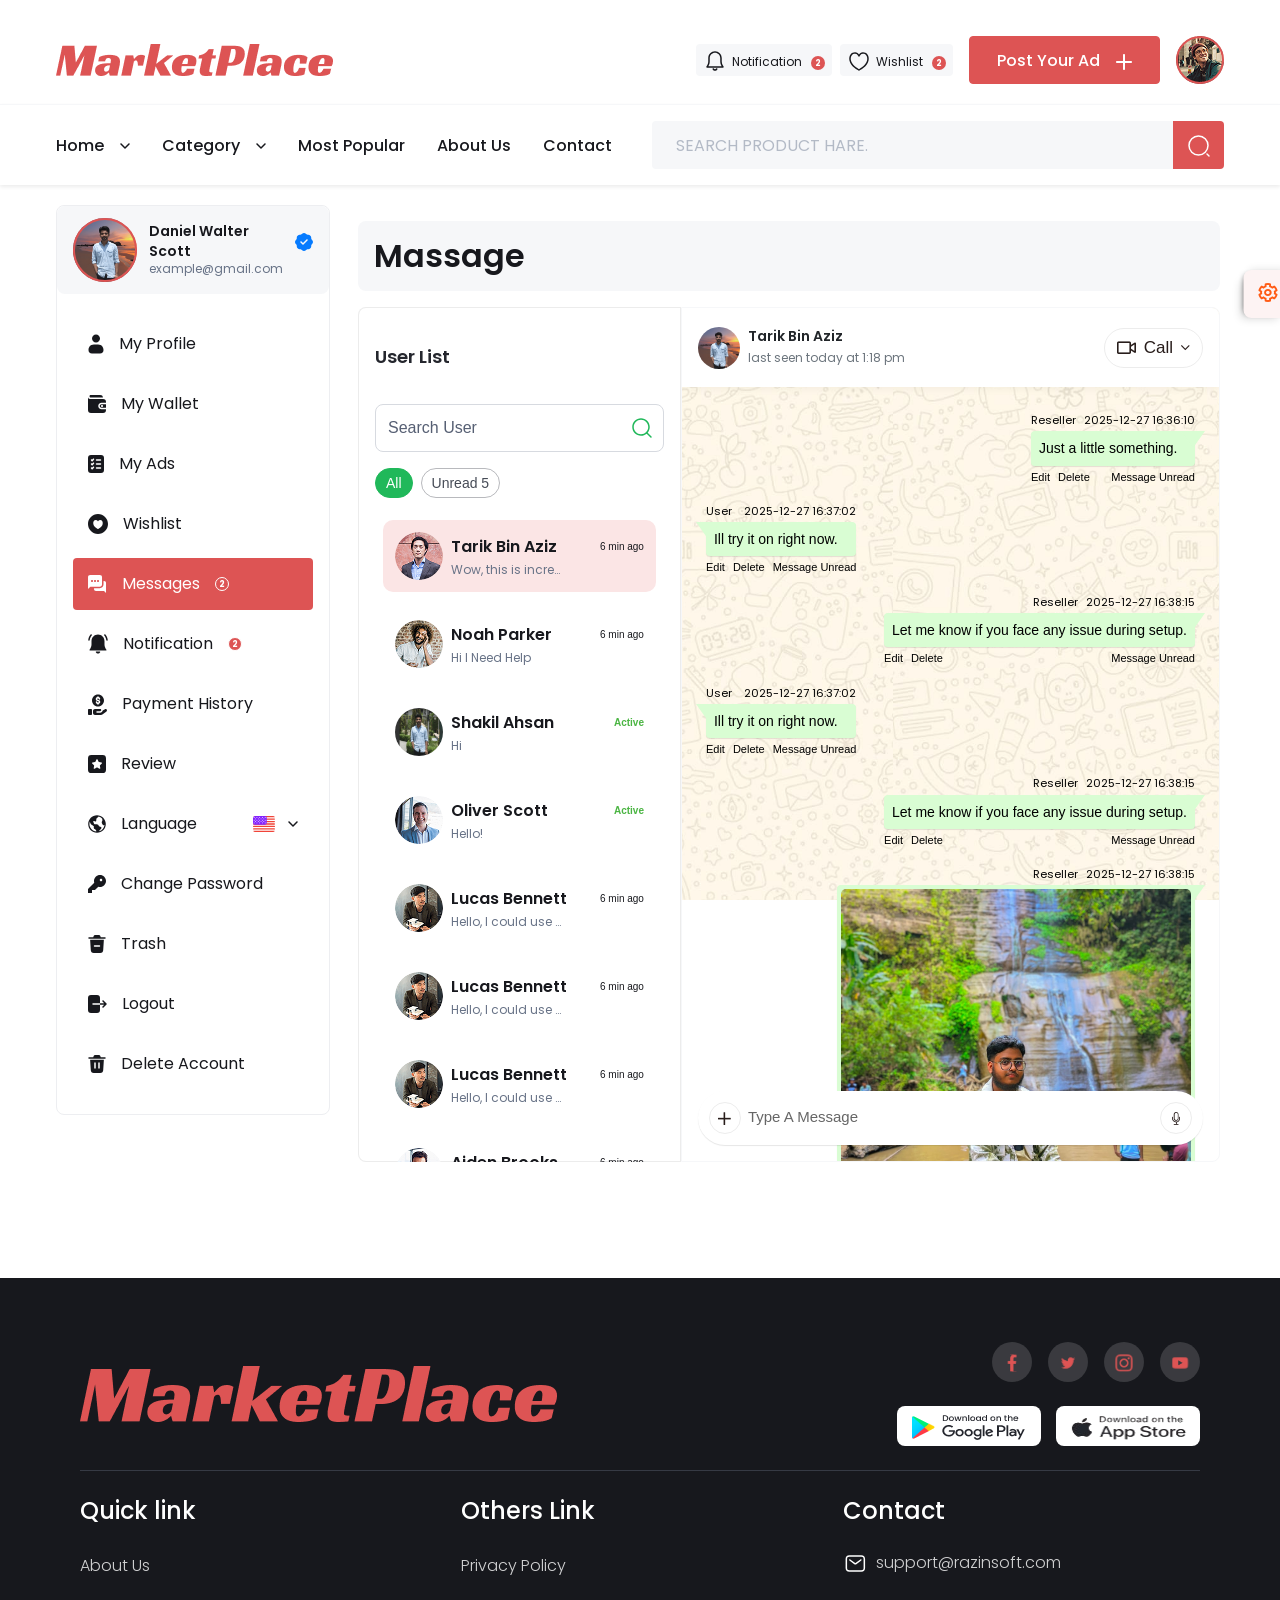
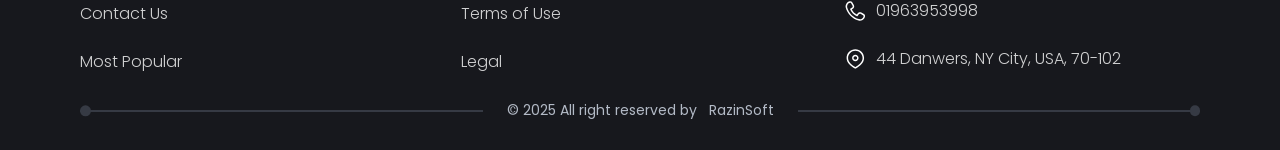
==== commit 80fabe0e: "img design done" ====
--- a/profile.html
+++ b/profile.html
@@ -620,7 +620,7 @@
                                 <div class="rs-chat-wrapper rs-chat-wrapper-2 d-flex">
                                     <!-- LEFT USER LIST -->
                                     <div class="rs-chat-custom-col rs-chat-custom-2">
-                                        <h3 class="rs-chat-user-list-title">
+                                        <h3 class="rs-chat-user-list-title rs-chat-user-list-title-2">
                                             User List
                                         </h3>
                                         <div class="rs-chat-input-group p-relative mb-16">
@@ -1023,7 +1023,7 @@
                                                             <span class="user text-black">Reseller</span>
                                                             <span class="time text-black">2025-12-27 16:38:15</span>
                                                         </div>
-                                                        <div class="msg-bubble msg-bubble-img relative">
+                                                        <div class="msg-bubble user msg-bubble-img relative">
                                                             <a class="popup-image msg-img"
                                                                 href="assets/img/massage/fahmid-0.jpeg" class="msg-img">
                                                                 <img src="assets/img/massage/fahmid-0.jpeg">
--- a/assets/css/message.css
+++ b/assets/css/message.css
@@ -139,6 +139,15 @@
   color: #000;
 }
 
+
+.rs-chat-user-list-title-2 {
+  color: var(--tp-heading-color-2);
+  font-size: 18px;
+  font-weight: 600;
+  display: flex;
+  align-items: center;
+  height: 64px;
+}
 
 .dropdown__menu {
   transform-origin: top;
@@ -618,4 +627,8 @@
 
 body.dark-mode .send-message-area textarea {
   background: #000;
+}
+
+body.dark-mode .message-tab-btn ul li a {
+  color: #fcfdff;
 }
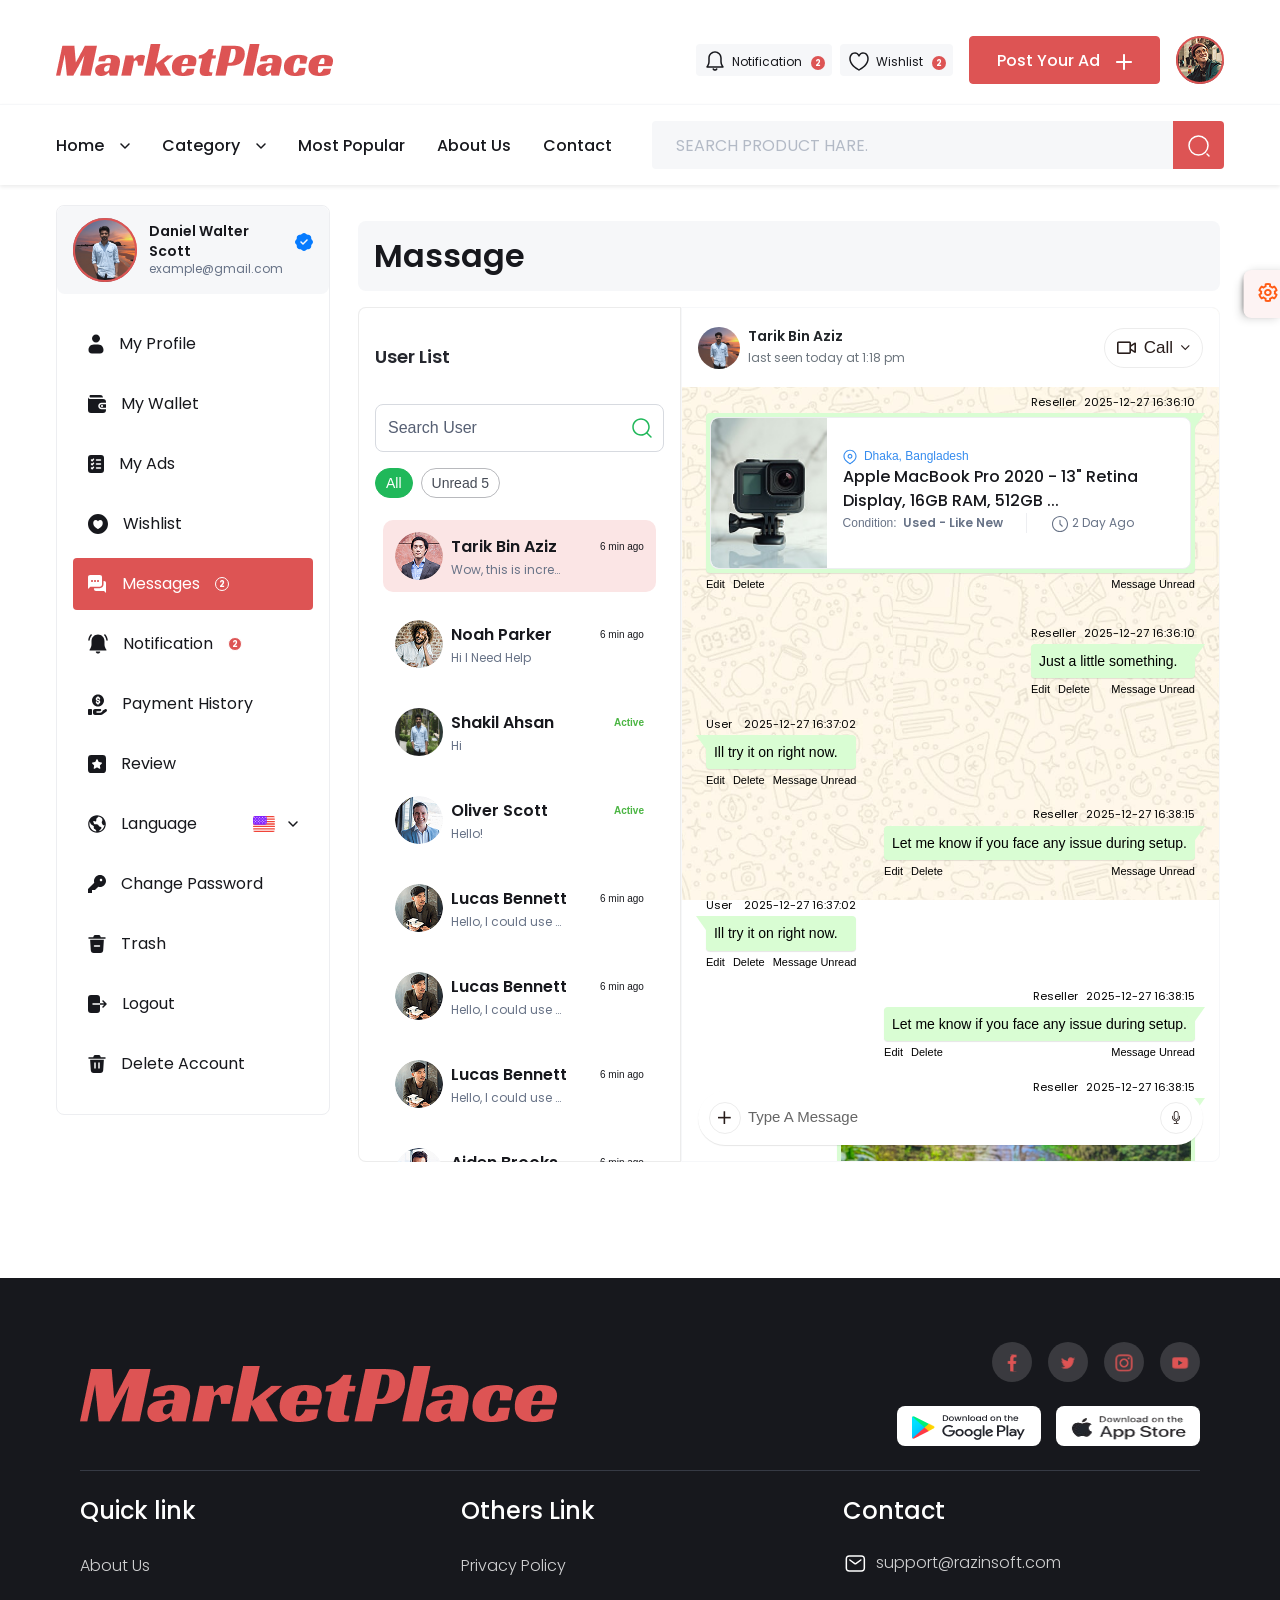
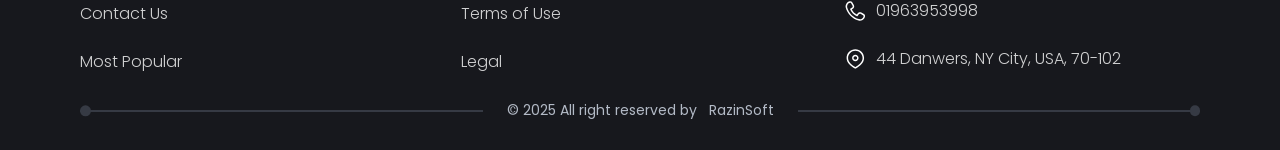
==== commit 491f6dfb: "product design add" ====
--- a/profile.html
+++ b/profile.html
@@ -848,9 +848,66 @@
                                                 </div>
                                             </header>
 
+                                            <li class="mine msg-product-content">
+                                                <div class="msg-meta top  !justify-between">
+                                                    <span class="user text-black">Reseller</span>
+                                                    <span class="time text-black">2025-12-27 16:36:10</span>
+                                                </div>
+                                                <div class="msg-bubble msg-bubble-img msg-product relative">
+                                                    <div
+                                                        class="rs-product-box rs-product-box-2 rs-product-box-3 rs-product-box-message d-flex align-items-center gap-16 h-152 mb-0">
+                                                        <div class="rs-product-thumb p-relative h-100">
+                                                            <a class="popup-image h-100 d-block"
+                                                                href="assets/img/massage/massage-big.jpg">
+                                                                <img class="br-img-2-side h-100 object-fit-cover w-176"
+                                                                    src="assets/img/massage/massage-big.jpg" alt="">
+                                                            </a>
+                                                        </div>
+                                                        <div class="rs-product-content rs-product-content-2 pl-0">
+                                                            <div class="rs-product-location">
+                                                                <a href="javascript:void(0)" class="mb-4">
+                                                                    <svg xmlns="http://www.w3.org/2000/svg" width="14"
+                                                                        height="16" viewBox="0 0 14 16" fill="none">
+                                                                        <path
+                                                                            d="M7 0.6875C3.38125 0.6875 0.4375 3.63125 0.4375 7.25C0.4375 11.0885 3.96024 13.415 6.29124 14.9547L6.688 15.218C6.7825 15.281 6.89125 15.3125 7 15.3125C7.10875 15.3125 7.2175 15.281 7.312 15.218L7.70876 14.9547C10.0398 13.415 13.5625 11.0885 13.5625 7.25C13.5625 3.63125 10.6187 0.6875 7 0.6875ZM7.08925 14.0157L7 14.0751L6.91075 14.0157C4.65325 12.5247 1.5625 10.4832 1.5625 7.25C1.5625 4.2515 4.0015 1.8125 7 1.8125C9.9985 1.8125 12.4375 4.2515 12.4375 7.25C12.4375 10.4832 9.346 12.5255 7.08925 14.0157ZM7 4.8125C5.656 4.8125 4.5625 5.906 4.5625 7.25C4.5625 8.594 5.656 9.6875 7 9.6875C8.344 9.6875 9.4375 8.594 9.4375 7.25C9.4375 5.906 8.344 4.8125 7 4.8125ZM7 8.5625C6.27625 8.5625 5.6875 7.97375 5.6875 7.25C5.6875 6.52625 6.27625 5.9375 7 5.9375C7.72375 5.9375 8.3125 6.52625 8.3125 7.25C8.3125 7.97375 7.72375 8.5625 7 8.5625Z"
+                                                                            fill="#358CEF"></path>
+                                                                    </svg>
+                                                                    Dhaka, Bangladesh
+                                                                </a>
+                                                            </div>
+                                                            <a href="javascript:void(0)">
+                                                                <h3 class="rs-product-title rs-product-title-2 mb-6">
+                                                                    Apple MacBook Pro 2020 - 13" Retina Display,
+                                                                    16GB RAM, 512GB ...</h3>
+                                                            </a>
+                                                            <a href="javascript:void(0)"
+                                                                class="rs-product-condition d-flex align-items-center mb-8">
+                                                                Condition: &nbsp;
+                                                                <span class="rs-product-border">
+                                                                    Used - Like New
+                                                                </span>
+                                                                <span class="rs-product-time rs-product-time-2  ml-48">
+                                                                    <svg xmlns="http://www.w3.org/2000/svg" width="18"
+                                                                        height="18" viewBox="0 0 18 18" fill="none">
+                                                                        <path
+                                                                            d="M9 0.9375C4.554 0.9375 0.9375 4.554 0.9375 9C0.9375 13.446 4.554 17.0625 9 17.0625C13.446 17.0625 17.0625 13.446 17.0625 9C17.0625 4.554 13.446 0.9375 9 0.9375ZM9 15.9375C5.17425 15.9375 2.0625 12.8258 2.0625 9C2.0625 5.17425 5.17425 2.0625 9 2.0625C12.8258 2.0625 15.9375 5.17425 15.9375 9C15.9375 12.8258 12.8258 15.9375 9 15.9375ZM11.6475 10.8525C11.8673 11.0722 11.8673 11.4285 11.6475 11.6483C11.538 11.7578 11.394 11.8132 11.25 11.8132C11.106 11.8132 10.962 11.7585 10.8525 11.6483L8.60248 9.39825C8.49673 9.2925 8.4375 9.14923 8.4375 9.00073V5.25073C8.4375 4.94023 8.6895 4.68823 9 4.68823C9.3105 4.68823 9.5625 4.94023 9.5625 5.25073V8.76746L11.6475 10.8525Z"
+                                                                            fill="#687387"></path>
+                                                                    </svg>
+                                                                    2 Day Ago
+                                                                </span>
+                                                            </a>
+                                                        </div>
+                                                    </div>
+                                                </div>
+                                                <div class="msg-meta bottom">
+                                                    <a href="#">Edit</a>
+                                                    <a href="#">Delete</a>
+                                                    <a href="#" class="ml-auto">Message Unread</a>
+                                                </div>
+                                            </li>
+
                                             <div class="messages-container">
                                                 <ol class="messages">
-
                                                     <li class="mine">
                                                         <div class="msg-meta top  !justify-between">
                                                             <span class="user text-black">Reseller</span>
@@ -955,7 +1012,7 @@
                                                             <span class="time text-black">2025-12-27 16:38:15</span>
                                                         </div>
                                                         <div class="msg-bubble user relative">
-                                                            <div class="msg-reply">
+                                                            <div class="msg-reply msg-cut">
                                                                 So Good
                                                                 i am impras
                                                             </div>
--- a/assets/css/message.css
+++ b/assets/css/message.css
@@ -544,6 +544,19 @@
 }
 
 
+.msg-product-content {
+  background-position: center;
+  background-attachment: fixed;
+  background-size: contain;
+  position: sticky !important;
+  top: 79px;
+  z-index: 99 !important;
+  background-image: url(../img/bg/whatsapp-bg.jpg);
+  margin: 0 !important;
+  padding: 8px 24px;
+}
+
+
 @media (max-width: 1200px) {
   .msg-video-container video {
     width: 100%;
@@ -561,6 +574,10 @@
 
   .messages-container {
     padding: 0
+  }
+
+  .msg-product-content {
+    padding: 8px;
   }
 }
 
@@ -589,6 +606,7 @@
   background-attachment: fixed !important;
 }
 
+body.dark-mode .msg-product-content,
 body.dark-mode .send-message-area {
   background-position: center;
   background-attachment: fixed;
--- a/assets/css/style.css
+++ b/assets/css/style.css
@@ -14851,7 +14851,7 @@
   background: var(--tp-rom-color);
   position: fixed;
   padding: 14px 24px;
-  z-index: 99;
+  z-index: 200;
   border-radius: 0 0 0 8px;
   right: 0;
   top: 30%;
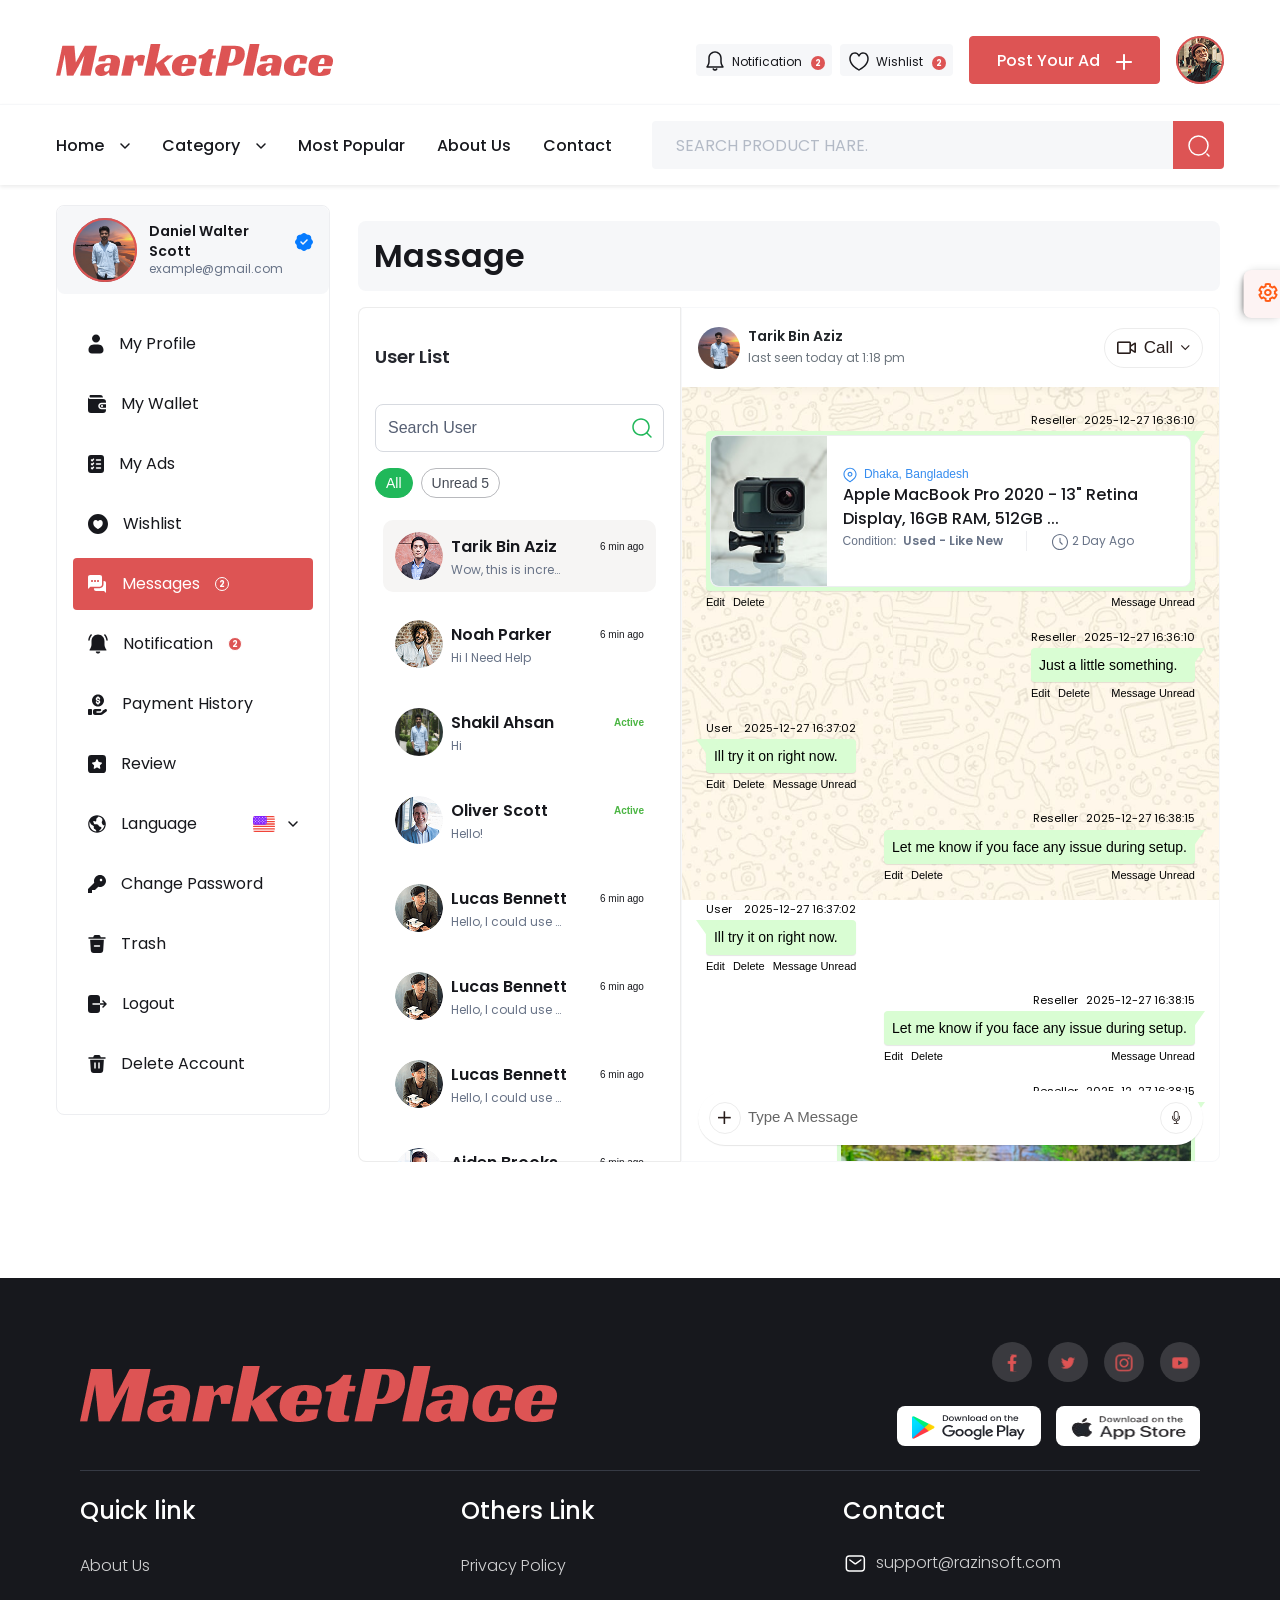
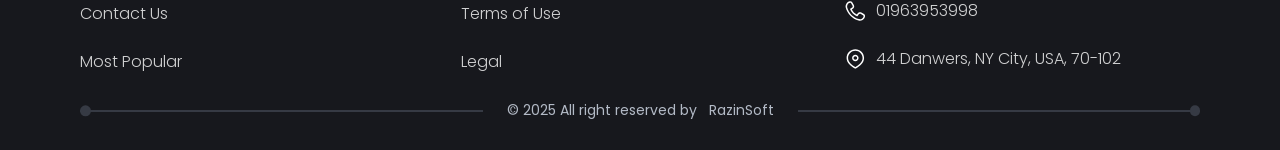
==== commit 98a935ef: "back btn add done" ====
--- a/profile.html
+++ b/profile.html
@@ -778,6 +778,8 @@
                                         <form action="#" class="rs-massage-form-2">
                                             <header class="d-flex align-items-center justify-content-between">
                                                 <div class="rs-massage-form-2-left d-flex align-items-center gap-2">
+                                                    <button class="chat-back-btn d-md-none"><i
+                                                            class="fal fa-arrow-left"></i></button>
                                                     <img src="./assets/img/abter/profile-img.png" alt="">
                                                     <div class="name">
                                                         <h4>
@@ -848,66 +850,73 @@
                                                 </div>
                                             </header>
 
-                                            <li class="mine msg-product-content">
-                                                <div class="msg-meta top  !justify-between">
-                                                    <span class="user text-black">Reseller</span>
-                                                    <span class="time text-black">2025-12-27 16:36:10</span>
-                                                </div>
-                                                <div class="msg-bubble msg-bubble-img msg-product relative">
-                                                    <div
-                                                        class="rs-product-box rs-product-box-2 rs-product-box-3 rs-product-box-message d-flex align-items-center gap-16 h-152 mb-0">
-                                                        <div class="rs-product-thumb p-relative h-100">
-                                                            <a class="popup-image h-100 d-block"
-                                                                href="assets/img/massage/massage-big.jpg">
-                                                                <img class="br-img-2-side h-100 object-fit-cover w-176"
-                                                                    src="assets/img/massage/massage-big.jpg" alt="">
-                                                            </a>
-                                                        </div>
-                                                        <div class="rs-product-content rs-product-content-2 pl-0">
-                                                            <div class="rs-product-location">
-                                                                <a href="javascript:void(0)" class="mb-4">
-                                                                    <svg xmlns="http://www.w3.org/2000/svg" width="14"
-                                                                        height="16" viewBox="0 0 14 16" fill="none">
-                                                                        <path
-                                                                            d="M7 0.6875C3.38125 0.6875 0.4375 3.63125 0.4375 7.25C0.4375 11.0885 3.96024 13.415 6.29124 14.9547L6.688 15.218C6.7825 15.281 6.89125 15.3125 7 15.3125C7.10875 15.3125 7.2175 15.281 7.312 15.218L7.70876 14.9547C10.0398 13.415 13.5625 11.0885 13.5625 7.25C13.5625 3.63125 10.6187 0.6875 7 0.6875ZM7.08925 14.0157L7 14.0751L6.91075 14.0157C4.65325 12.5247 1.5625 10.4832 1.5625 7.25C1.5625 4.2515 4.0015 1.8125 7 1.8125C9.9985 1.8125 12.4375 4.2515 12.4375 7.25C12.4375 10.4832 9.346 12.5255 7.08925 14.0157ZM7 4.8125C5.656 4.8125 4.5625 5.906 4.5625 7.25C4.5625 8.594 5.656 9.6875 7 9.6875C8.344 9.6875 9.4375 8.594 9.4375 7.25C9.4375 5.906 8.344 4.8125 7 4.8125ZM7 8.5625C6.27625 8.5625 5.6875 7.97375 5.6875 7.25C5.6875 6.52625 6.27625 5.9375 7 5.9375C7.72375 5.9375 8.3125 6.52625 8.3125 7.25C8.3125 7.97375 7.72375 8.5625 7 8.5625Z"
-                                                                            fill="#358CEF"></path>
-                                                                    </svg>
-                                                                    Dhaka, Bangladesh
-                                                                </a>
-                                                            </div>
-                                                            <a href="javascript:void(0)">
-                                                                <h3 class="rs-product-title rs-product-title-2 mb-6">
-                                                                    Apple MacBook Pro 2020 - 13" Retina Display,
-                                                                    16GB RAM, 512GB ...</h3>
-                                                            </a>
-                                                            <a href="javascript:void(0)"
-                                                                class="rs-product-condition d-flex align-items-center mb-8">
-                                                                Condition: &nbsp;
-                                                                <span class="rs-product-border">
-                                                                    Used - Like New
-                                                                </span>
-                                                                <span class="rs-product-time rs-product-time-2  ml-48">
-                                                                    <svg xmlns="http://www.w3.org/2000/svg" width="18"
-                                                                        height="18" viewBox="0 0 18 18" fill="none">
-                                                                        <path
-                                                                            d="M9 0.9375C4.554 0.9375 0.9375 4.554 0.9375 9C0.9375 13.446 4.554 17.0625 9 17.0625C13.446 17.0625 17.0625 13.446 17.0625 9C17.0625 4.554 13.446 0.9375 9 0.9375ZM9 15.9375C5.17425 15.9375 2.0625 12.8258 2.0625 9C2.0625 5.17425 5.17425 2.0625 9 2.0625C12.8258 2.0625 15.9375 5.17425 15.9375 9C15.9375 12.8258 12.8258 15.9375 9 15.9375ZM11.6475 10.8525C11.8673 11.0722 11.8673 11.4285 11.6475 11.6483C11.538 11.7578 11.394 11.8132 11.25 11.8132C11.106 11.8132 10.962 11.7585 10.8525 11.6483L8.60248 9.39825C8.49673 9.2925 8.4375 9.14923 8.4375 9.00073V5.25073C8.4375 4.94023 8.6895 4.68823 9 4.68823C9.3105 4.68823 9.5625 4.94023 9.5625 5.25073V8.76746L11.6475 10.8525Z"
-                                                                            fill="#687387"></path>
-                                                                    </svg>
-                                                                    2 Day Ago
-                                                                </span>
-                                                            </a>
-                                                        </div>
-                                                    </div>
-                                                </div>
-                                                <div class="msg-meta bottom">
-                                                    <a href="#">Edit</a>
-                                                    <a href="#">Delete</a>
-                                                    <a href="#" class="ml-auto">Message Unread</a>
-                                                </div>
-                                            </li>
+
 
                                             <div class="messages-container">
                                                 <ol class="messages">
+                                                    <li class="mine">
+                                                        <div class="msg-meta top  !justify-between">
+                                                            <span class="user text-black">Reseller</span>
+                                                            <span class="time text-black">2025-12-27 16:36:10</span>
+                                                        </div>
+                                                        <div class="msg-bubble msg-bubble-img msg-product relative">
+                                                            <div
+                                                                class="rs-product-box rs-product-box-2 rs-product-box-3 rs-product-box-message d-flex align-items-center gap-16 h-152 mb-0">
+                                                                <div class="rs-product-thumb p-relative h-100">
+                                                                    <a class="popup-image h-100 d-block"
+                                                                        href="assets/img/massage/massage-big.jpg">
+                                                                        <img class="br-img-2-side h-100 object-fit-cover w-176"
+                                                                            src="assets/img/massage/massage-big.jpg"
+                                                                            alt="">
+                                                                    </a>
+                                                                </div>
+                                                                <div
+                                                                    class="rs-product-content rs-product-content-2 pl-0">
+                                                                    <div class="rs-product-location">
+                                                                        <a href="javascript:void(0)" class="mb-4">
+                                                                            <svg xmlns="http://www.w3.org/2000/svg"
+                                                                                width="14" height="16"
+                                                                                viewBox="0 0 14 16" fill="none">
+                                                                                <path
+                                                                                    d="M7 0.6875C3.38125 0.6875 0.4375 3.63125 0.4375 7.25C0.4375 11.0885 3.96024 13.415 6.29124 14.9547L6.688 15.218C6.7825 15.281 6.89125 15.3125 7 15.3125C7.10875 15.3125 7.2175 15.281 7.312 15.218L7.70876 14.9547C10.0398 13.415 13.5625 11.0885 13.5625 7.25C13.5625 3.63125 10.6187 0.6875 7 0.6875ZM7.08925 14.0157L7 14.0751L6.91075 14.0157C4.65325 12.5247 1.5625 10.4832 1.5625 7.25C1.5625 4.2515 4.0015 1.8125 7 1.8125C9.9985 1.8125 12.4375 4.2515 12.4375 7.25C12.4375 10.4832 9.346 12.5255 7.08925 14.0157ZM7 4.8125C5.656 4.8125 4.5625 5.906 4.5625 7.25C4.5625 8.594 5.656 9.6875 7 9.6875C8.344 9.6875 9.4375 8.594 9.4375 7.25C9.4375 5.906 8.344 4.8125 7 4.8125ZM7 8.5625C6.27625 8.5625 5.6875 7.97375 5.6875 7.25C5.6875 6.52625 6.27625 5.9375 7 5.9375C7.72375 5.9375 8.3125 6.52625 8.3125 7.25C8.3125 7.97375 7.72375 8.5625 7 8.5625Z"
+                                                                                    fill="#358CEF"></path>
+                                                                            </svg>
+                                                                            Dhaka, Bangladesh
+                                                                        </a>
+                                                                    </div>
+                                                                    <a href="javascript:void(0)">
+                                                                        <h3
+                                                                            class="rs-product-title rs-product-title-2 mb-6">
+                                                                            Apple MacBook Pro 2020 - 13" Retina Display,
+                                                                            16GB RAM, 512GB ...</h3>
+                                                                    </a>
+                                                                    <a href="javascript:void(0)"
+                                                                        class="rs-product-condition d-flex align-items-center mb-8">
+                                                                        Condition: &nbsp;
+                                                                        <span class="rs-product-border">
+                                                                            Used - Like New
+                                                                        </span>
+                                                                        <span
+                                                                            class="rs-product-time rs-product-time-2  ml-48">
+                                                                            <svg xmlns="http://www.w3.org/2000/svg"
+                                                                                width="18" height="18"
+                                                                                viewBox="0 0 18 18" fill="none">
+                                                                                <path
+                                                                                    d="M9 0.9375C4.554 0.9375 0.9375 4.554 0.9375 9C0.9375 13.446 4.554 17.0625 9 17.0625C13.446 17.0625 17.0625 13.446 17.0625 9C17.0625 4.554 13.446 0.9375 9 0.9375ZM9 15.9375C5.17425 15.9375 2.0625 12.8258 2.0625 9C2.0625 5.17425 5.17425 2.0625 9 2.0625C12.8258 2.0625 15.9375 5.17425 15.9375 9C15.9375 12.8258 12.8258 15.9375 9 15.9375ZM11.6475 10.8525C11.8673 11.0722 11.8673 11.4285 11.6475 11.6483C11.538 11.7578 11.394 11.8132 11.25 11.8132C11.106 11.8132 10.962 11.7585 10.8525 11.6483L8.60248 9.39825C8.49673 9.2925 8.4375 9.14923 8.4375 9.00073V5.25073C8.4375 4.94023 8.6895 4.68823 9 4.68823C9.3105 4.68823 9.5625 4.94023 9.5625 5.25073V8.76746L11.6475 10.8525Z"
+                                                                                    fill="#687387"></path>
+                                                                            </svg>
+                                                                            2 Day Ago
+                                                                        </span>
+                                                                    </a>
+                                                                </div>
+                                                            </div>
+                                                        </div>
+                                                        <div class="msg-meta bottom">
+                                                            <a href="#">Edit</a>
+                                                            <a href="#">Delete</a>
+                                                            <a href="#" class="ml-auto">Message Unread</a>
+                                                        </div>
+                                                    </li>
                                                     <li class="mine">
                                                         <div class="msg-meta top  !justify-between">
                                                             <span class="user text-black">Reseller</span>
--- a/assets/css/message.css
+++ b/assets/css/message.css
@@ -81,7 +81,7 @@
 }
 
 .rs-chat-users-2 li.active {
-  background: var(--Roman-100, #F6F5F4);
+  background: var(--Roman-100, #F6F5F4) !important;
   border-radius: 10px;
 }
 
@@ -544,18 +544,6 @@
 }
 
 
-.msg-product-content {
-  background-position: center;
-  background-attachment: fixed;
-  background-size: contain;
-  position: sticky !important;
-  top: 79px;
-  z-index: 99 !important;
-  background-image: url(../img/bg/whatsapp-bg.jpg);
-  margin: 0 !important;
-  padding: 8px 24px;
-}
-
 
 @media (max-width: 1200px) {
   .msg-video-container video {
@@ -576,9 +564,6 @@
     padding: 0
   }
 
-  .msg-product-content {
-    padding: 8px;
-  }
 }
 
 /* dark mode */
@@ -606,7 +591,6 @@
   background-attachment: fixed !important;
 }
 
-body.dark-mode .msg-product-content,
 body.dark-mode .send-message-area {
   background-position: center;
   background-attachment: fixed;
@@ -649,4 +633,11 @@
 
 body.dark-mode .message-tab-btn ul li a {
   color: #fcfdff;
+}
+
+body.dark-mode .rs-product-make-offer input,
+body.dark-mode .sand-message input,
+body.dark-mode .rs-chat-input {
+  background: #464b56;
+  border: 1px solid #62666d;
 }
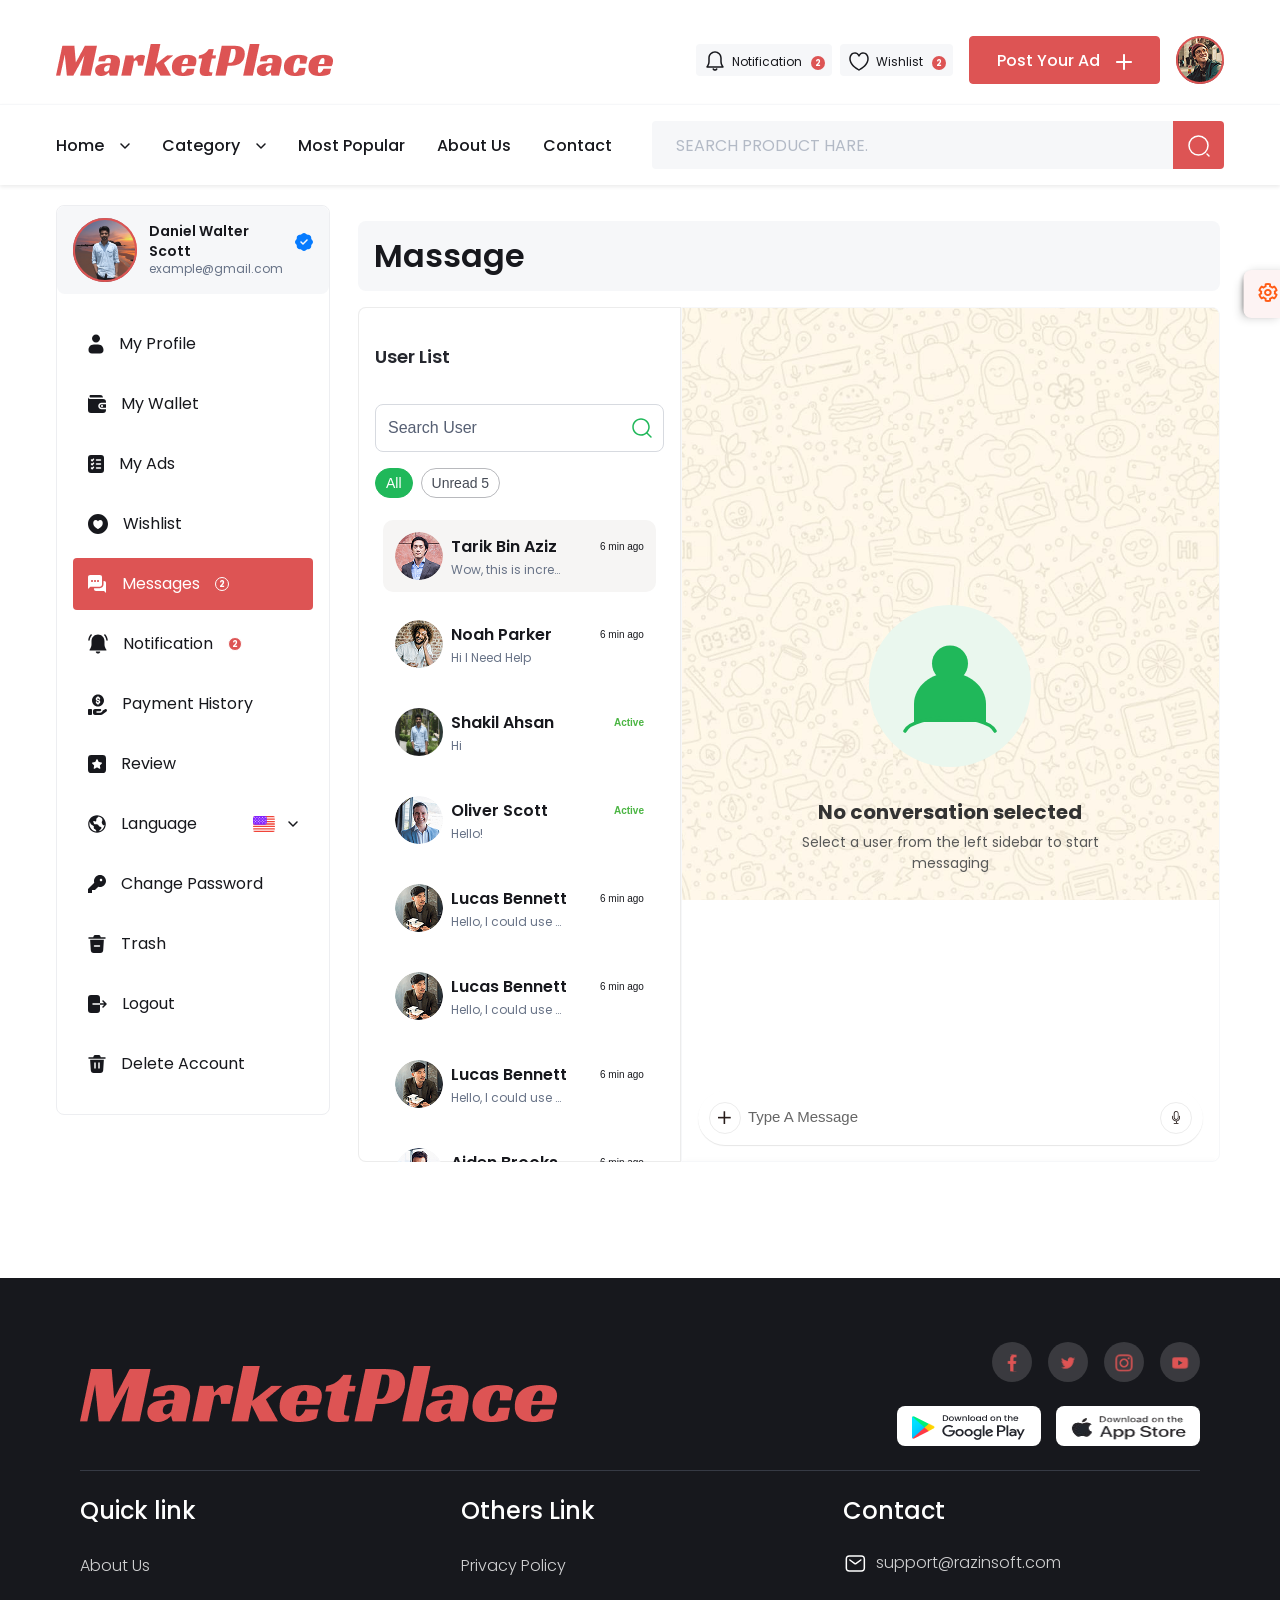
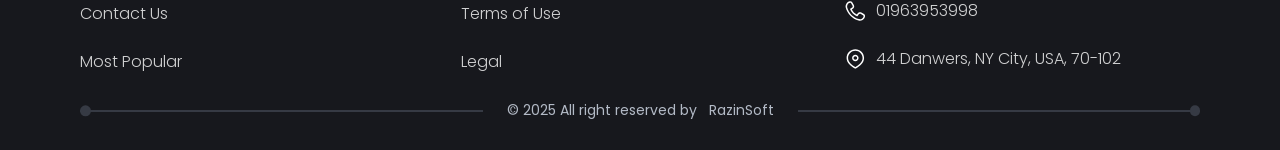
==== commit 56986100: "impty page done" ====
--- a/profile.html
+++ b/profile.html
@@ -619,6 +619,7 @@
                                 </div>
                                 <div class="rs-chat-wrapper rs-chat-wrapper-2 d-flex">
                                     <!-- LEFT USER LIST -->
+
                                     <div class="rs-chat-custom-col rs-chat-custom-2">
                                         <h3 class="rs-chat-user-list-title rs-chat-user-list-title-2">
                                             User List
@@ -776,6 +777,30 @@
                                     <div class="rs-massage-right-area rs-massage-right-area-2"
                                         data-bg-img="assets/img/bg/whatsapp-bg.jpg">
                                         <form action="#" class="rs-massage-form-2">
+
+                                            <div
+                                                class="chat-empty-state d-flex flex-column align-items-center justify-content-center text-center">
+
+                                                <!-- Illustration (SVG) -->
+                                                <div class="empty-illustration mb-4">
+                                                    <svg width="180" height="180" viewBox="0 0 200 200" fill="none">
+                                                        <circle cx="100" cy="100" r="90" fill="#EAF7EE" />
+                                                        <path
+                                                            d="M60 120C60 100 80 85 100 85C120 85 140 100 140 120V140H60V120Z"
+                                                            fill="#20B85A" />
+                                                        <circle cx="100" cy="75" r="20" fill="#20B85A" />
+                                                        <path d="M50 150C60 130 140 130 150 150" stroke="#20B85A"
+                                                            stroke-width="4" stroke-linecap="round" />
+                                                    </svg>
+                                                </div>
+
+                                                <!-- Text -->
+                                                <h4 class="mb-2 fw-bold">No conversation selected</h4>
+                                                <p class="text-muted mb-0">
+                                                    Select a user from the left sidebar to start messaging
+                                                </p>
+
+                                            </div>
                                             <header class="d-flex align-items-center justify-content-between">
                                                 <div class="rs-massage-form-2-left d-flex align-items-center gap-2">
                                                     <button class="chat-back-btn d-md-none"><i
@@ -849,8 +874,6 @@
                                                     </div>
                                                 </div>
                                             </header>
-
-
 
                                             <div class="messages-container">
                                                 <ol class="messages">
--- a/assets/css/message.css
+++ b/assets/css/message.css
@@ -229,7 +229,7 @@
 
 /* message bubble */
 .msg-bubble {
-  background: #D9FDD3;
+  background: #fff;
   padding: 8px;
   border-radius: 4px;
   color: black;
@@ -262,7 +262,7 @@
   height: 0px;
   border-style: solid;
   border-width: 17px 12px 0 12px;
-  border-color: #D9FDD3 transparent transparent transparent;
+  border-color: #ffffff transparent transparent transparent;
   transform: rotate(0deg);
   top: 0;
   z-index: -1;
@@ -640,4 +640,93 @@
 body.dark-mode .rs-chat-input {
   background: #464b56;
   border: 1px solid #62666d;
+}
+
+
+/* chat-empty page css*/
+.chat-empty-state {
+  height: 100%;
+  min-height: 500px;
+  padding: 20px;
+  text-align: center;
+}
+
+/* illustration */
+.empty-illustration svg {
+  max-width: 180px;
+  width: 100%;
+  height: auto;
+  animation: float 3s ease-in-out infinite;
+}
+
+/* animation */
+@keyframes float {
+  0% {
+    transform: translateY(0px);
+  }
+
+  50% {
+    transform: translateY(-10px);
+  }
+
+  100% {
+    transform: translateY(0px);
+  }
+}
+
+/* title */
+.chat-empty-state h4 {
+  font-size: 20px;
+  color: #333;
+}
+
+/* text */
+.chat-empty-state p {
+  font-size: 14px;
+  max-width: 320px;
+  margin: 0 auto;
+  line-height: 1.5;
+}
+
+/* ===================== */
+/* Tablet */
+@media (max-width: 992px) {
+  .chat-empty-state {
+    min-height: 400px;
+    padding: 16px;
+  }
+
+  .empty-illustration svg {
+    max-width: 150px;
+  }
+
+  .chat-empty-state h4 {
+    font-size: 18px;
+  }
+
+  .chat-empty-state p {
+    font-size: 13px;
+  }
+}
+
+/* ===================== */
+/* Mobile */
+@media (max-width: 576px) {
+  .chat-empty-state {
+    min-height: 300px;
+    padding: 12px;
+  }
+
+  .empty-illustration svg {
+    max-width: 120px;
+  }
+
+  .chat-empty-state h4 {
+    font-size: 16px;
+  }
+
+  .chat-empty-state p {
+    font-size: 12px;
+    max-width: 260px;
+  }
 }
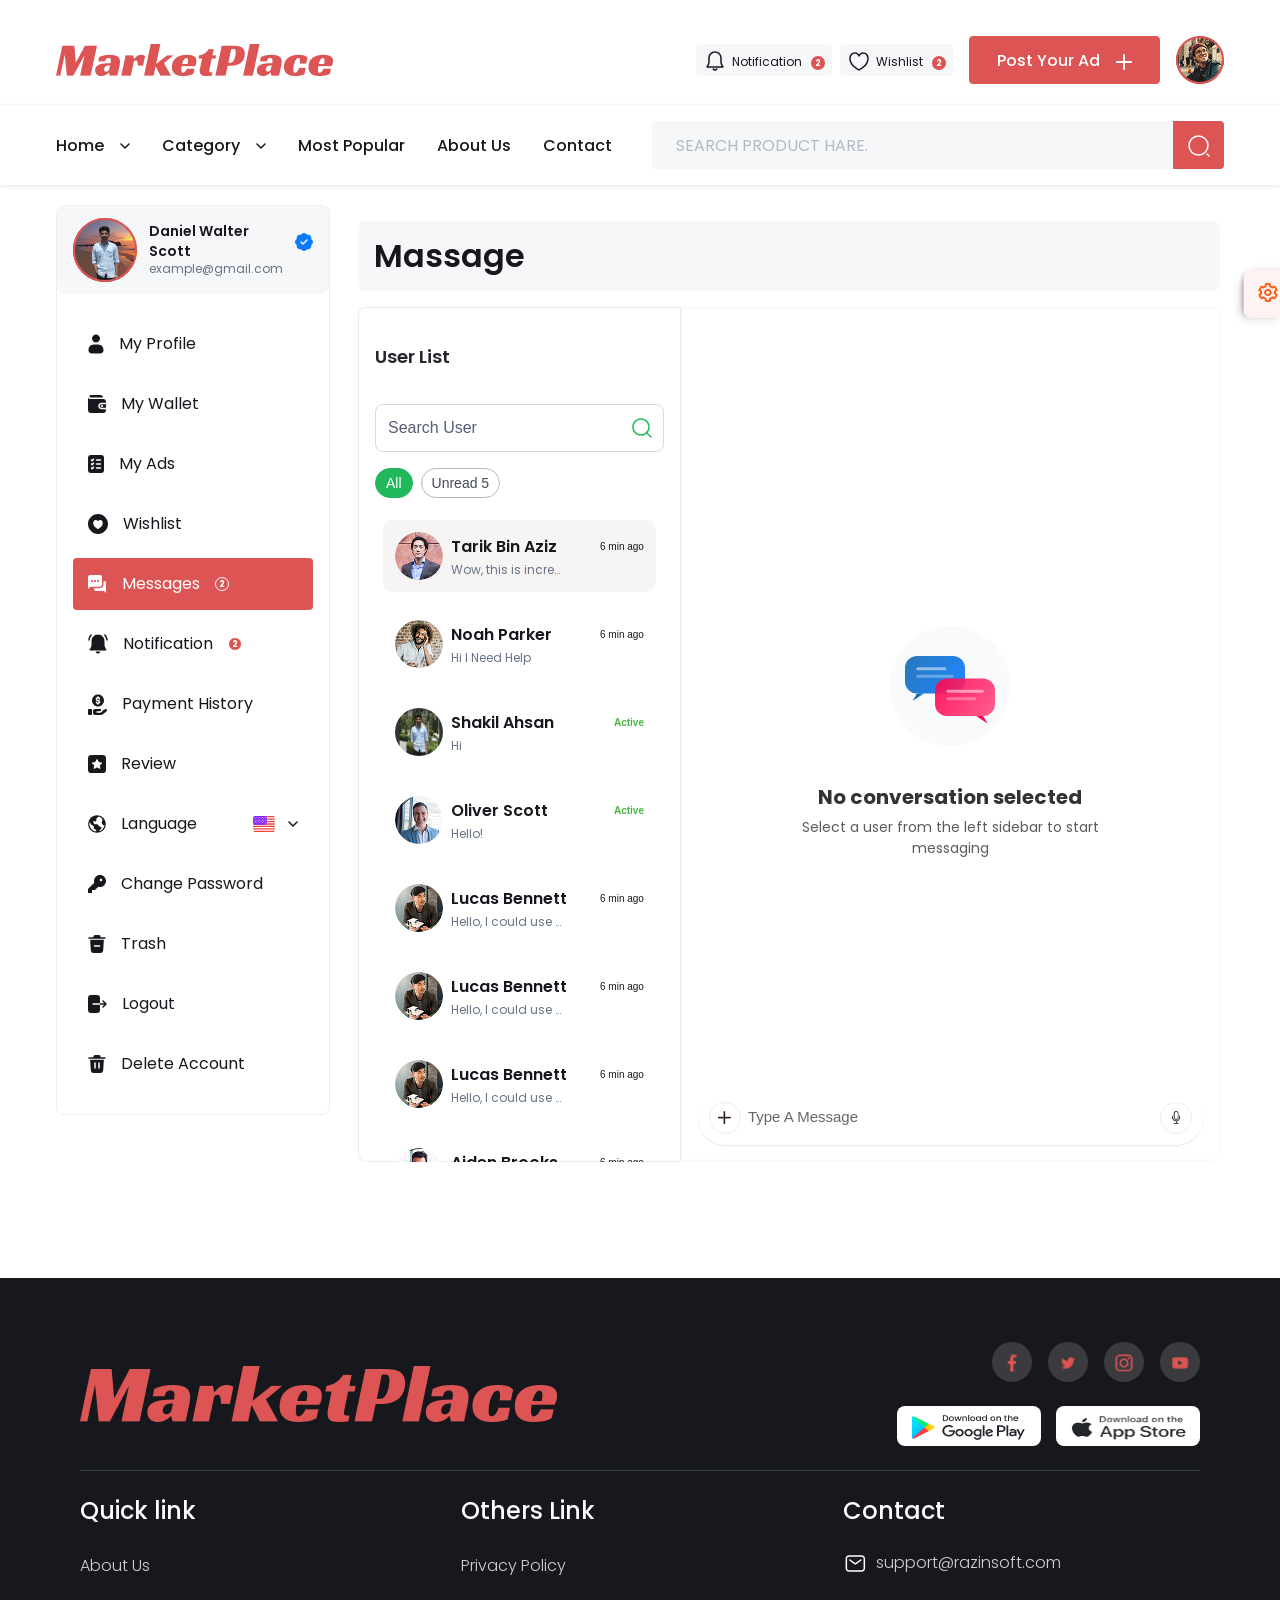
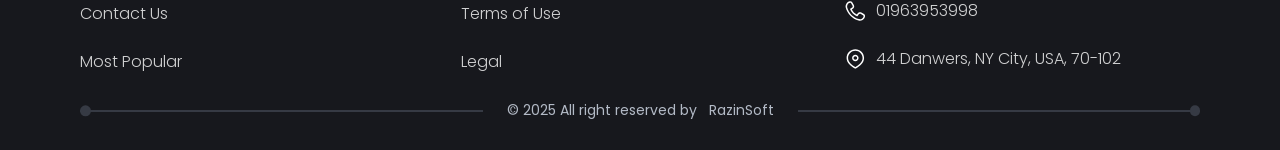
==== commit 264d3775: "impty page done" ====
--- a/profile.html
+++ b/profile.html
@@ -783,14 +783,40 @@
 
                                                 <!-- Illustration (SVG) -->
                                                 <div class="empty-illustration mb-4">
-                                                    <svg width="180" height="180" viewBox="0 0 200 200" fill="none">
-                                                        <circle cx="100" cy="100" r="90" fill="#EAF7EE" />
-                                                        <path
-                                                            d="M60 120C60 100 80 85 100 85C120 85 140 100 140 120V140H60V120Z"
-                                                            fill="#20B85A" />
-                                                        <circle cx="100" cy="75" r="20" fill="#20B85A" />
-                                                        <path d="M50 150C60 130 140 130 150 150" stroke="#20B85A"
-                                                            stroke-width="4" stroke-linecap="round" />
+                                                    <svg width="240" height="200" viewBox="0 0 240 200" fill="none"
+                                                        xmlns="http://www.w3.org/2000/svg">
+                                                        <circle cx="120" cy="100" r="80" fill="#F8FAFC" />
+
+                                                        <rect x="60" y="60" width="80" height="50" rx="16"
+                                                            fill="url(#paint0_linear)" fill-opacity="0.9" />
+                                                        <path d="M76 110L70 120L85 110H76Z" fill="#1469B5" />
+
+                                                        <rect x="100" y="90" width="80" height="50" rx="16"
+                                                            fill="url(#paint1_linear)" fill-opacity="0.9" />
+                                                        <path d="M164 140L170 150L155 140H164Z" fill="#ff014f" />
+
+                                                        <rect x="75" y="75" width="40" height="4" rx="2" fill="white"
+                                                            fill-opacity="0.5" />
+                                                        <rect x="75" y="85" width="50" height="4" rx="2" fill="white"
+                                                            fill-opacity="0.3" />
+
+                                                        <rect x="115" y="105" width="50" height="4" rx="2" fill="white"
+                                                            fill-opacity="0.5" />
+                                                        <rect x="115" y="115" width="40" height="4" rx="2" fill="white"
+                                                            fill-opacity="0.3" />
+
+                                                        <defs>
+                                                            <linearGradient id="paint0_linear" x1="60" y1="60" x2="140"
+                                                                y2="110" gradientUnits="userSpaceOnUse">
+                                                                <stop stop-color="#1469B5" />
+                                                                <stop offset="1" stop-color="#067BFF" />
+                                                            </linearGradient>
+                                                            <linearGradient id="paint1_linear" x1="100" y1="90" x2="180"
+                                                                y2="140" gradientUnits="userSpaceOnUse">
+                                                                <stop stop-color="#ff014f" />
+                                                                <stop offset="1" stop-color="#FF4D81" />
+                                                            </linearGradient>
+                                                        </defs>
                                                     </svg>
                                                 </div>
 
--- a/assets/css/message.css
+++ b/assets/css/message.css
@@ -643,6 +643,11 @@
 }
 
 
+body.dark-mode .rs-chat-users li.active {
+  background: var(--tp-heading-color) !important;
+}
+
+
 /* chat-empty page css*/
 .chat-empty-state {
   height: 100%;
@@ -729,4 +734,45 @@
     font-size: 12px;
     max-width: 260px;
   }
+}
+
+
+
+.chat-empty-state {
+  background: #ffffff;
+}
+
+body.dark-mode .chat-empty-state {
+  background: #24262D;
+  color: #e5e7eb;
+}
+
+body.dark-mode .chat-empty-state h4 {
+  color: #ffffff;
+}
+
+body.dark-mode .chat-empty-state p {
+  color: #a1a1aa !important;
+}
+
+/* illustration color tweak */
+body.dark-mode .empty-illustration svg circle {
+  fill: #000000;
+}
+
+body.dark-mode .empty-illustration svg circle.circle {
+  fill: #ffffff;
+}
+
+body.dark-mode .empty-illustration svg path {
+  fill: #ffffff;
+}
+
+body.dark-mode .empty-illustration svg path[stroke] {
+  stroke: #ffffff;
+}
+
+/* optional subtle card feel */
+body.dark-mode .chat-empty-state {
+  border-radius: 12px;
 }
